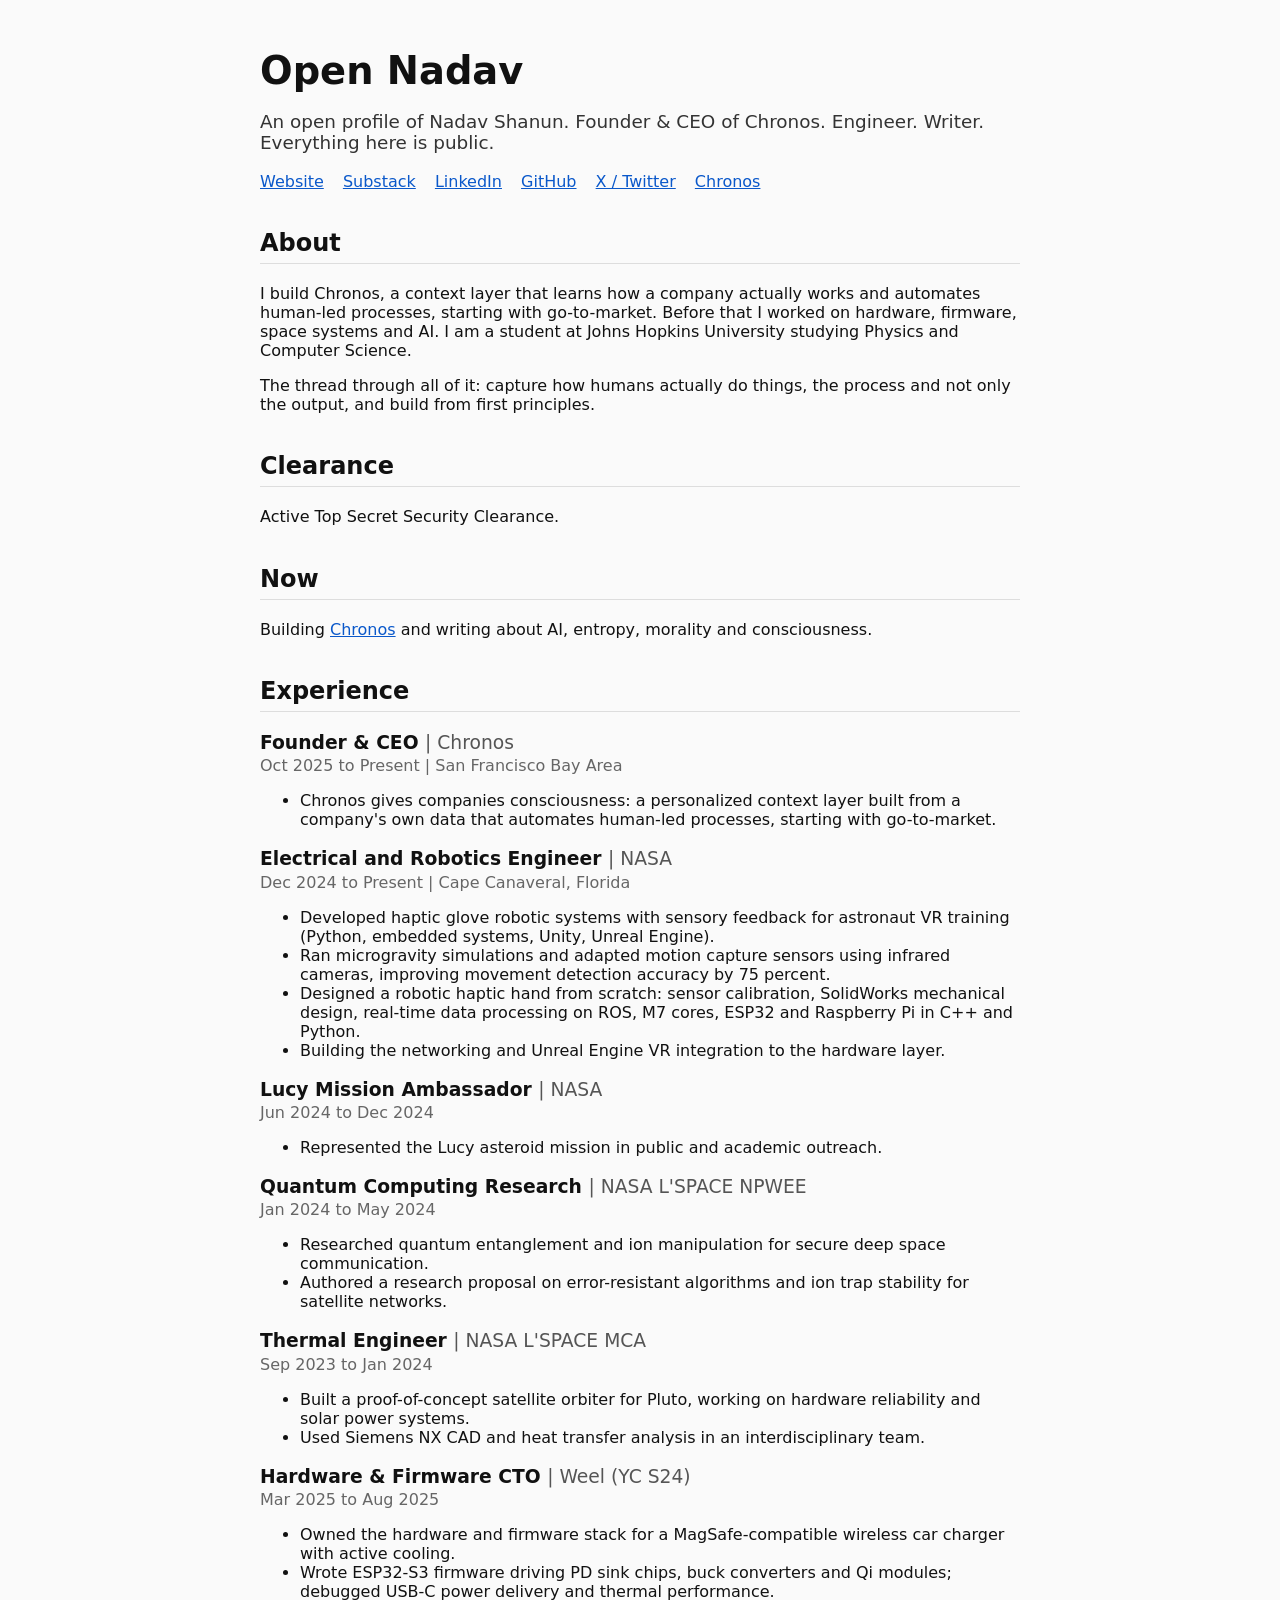
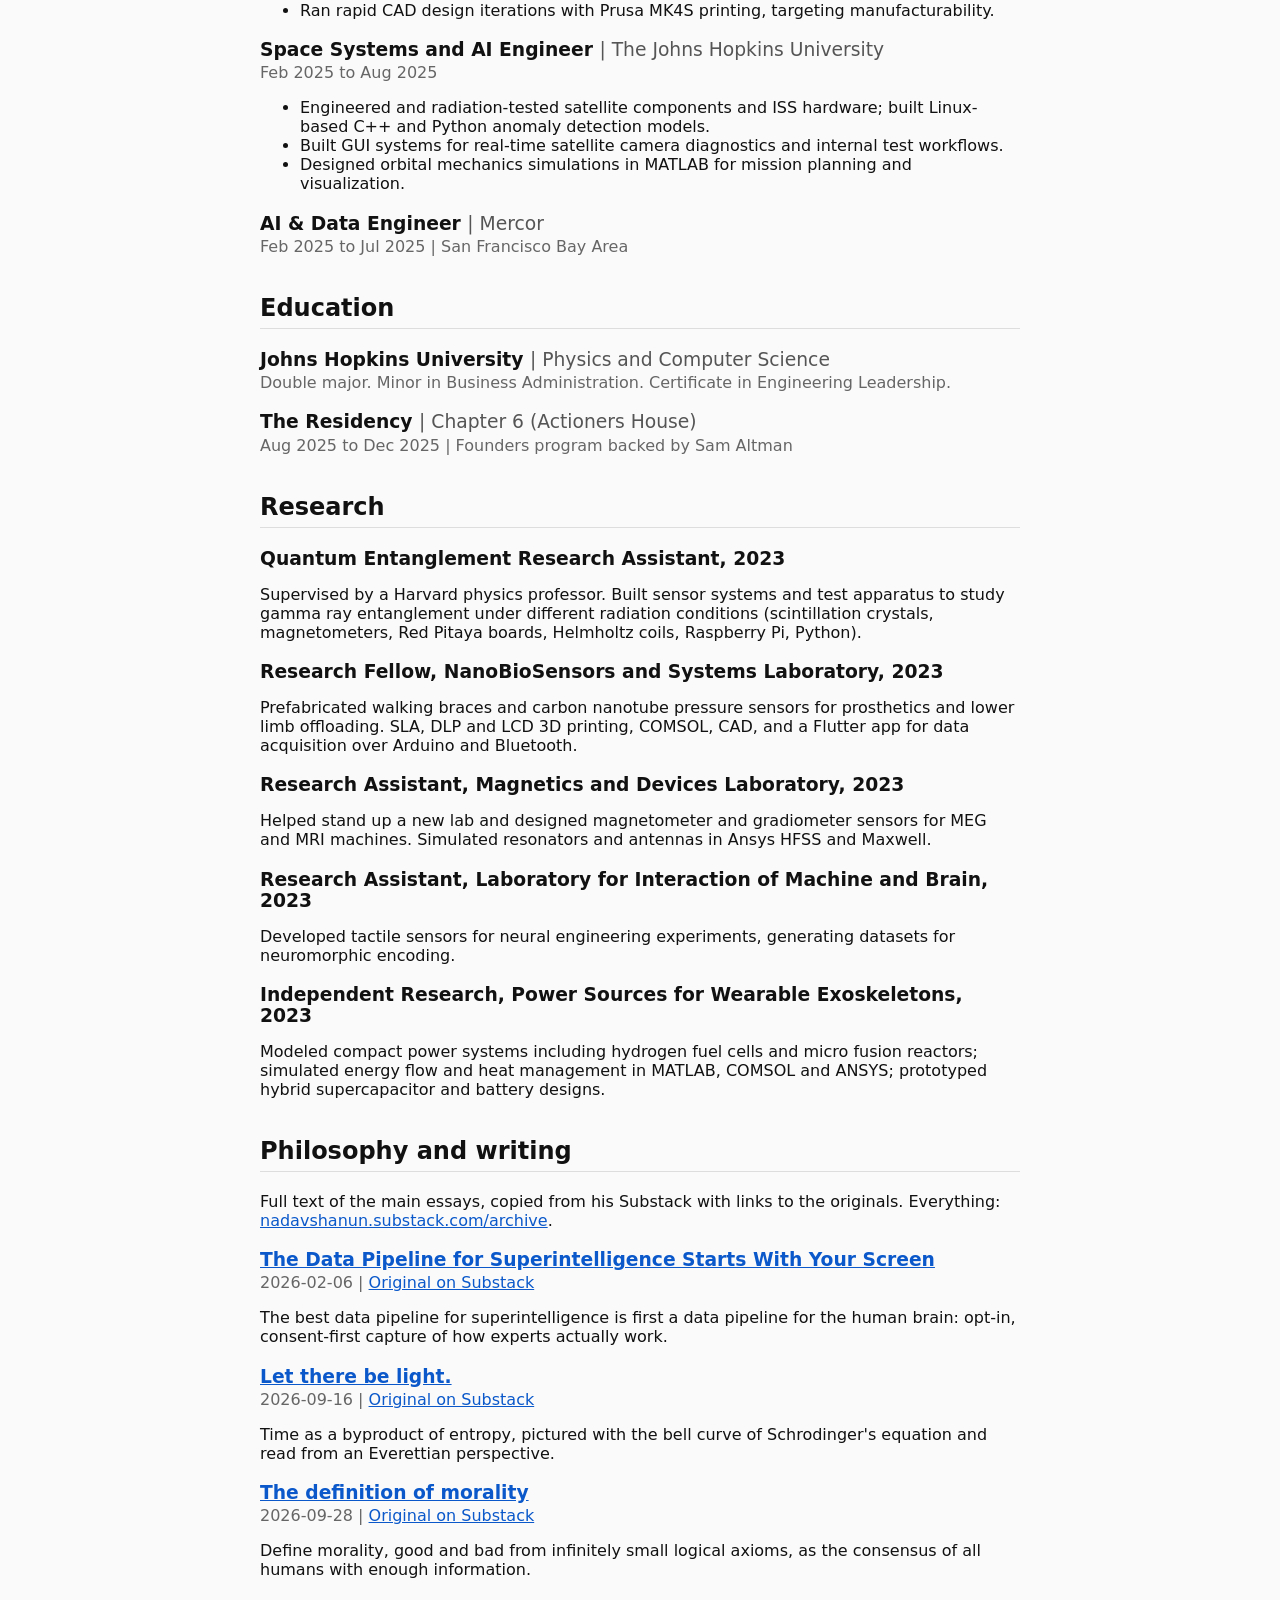
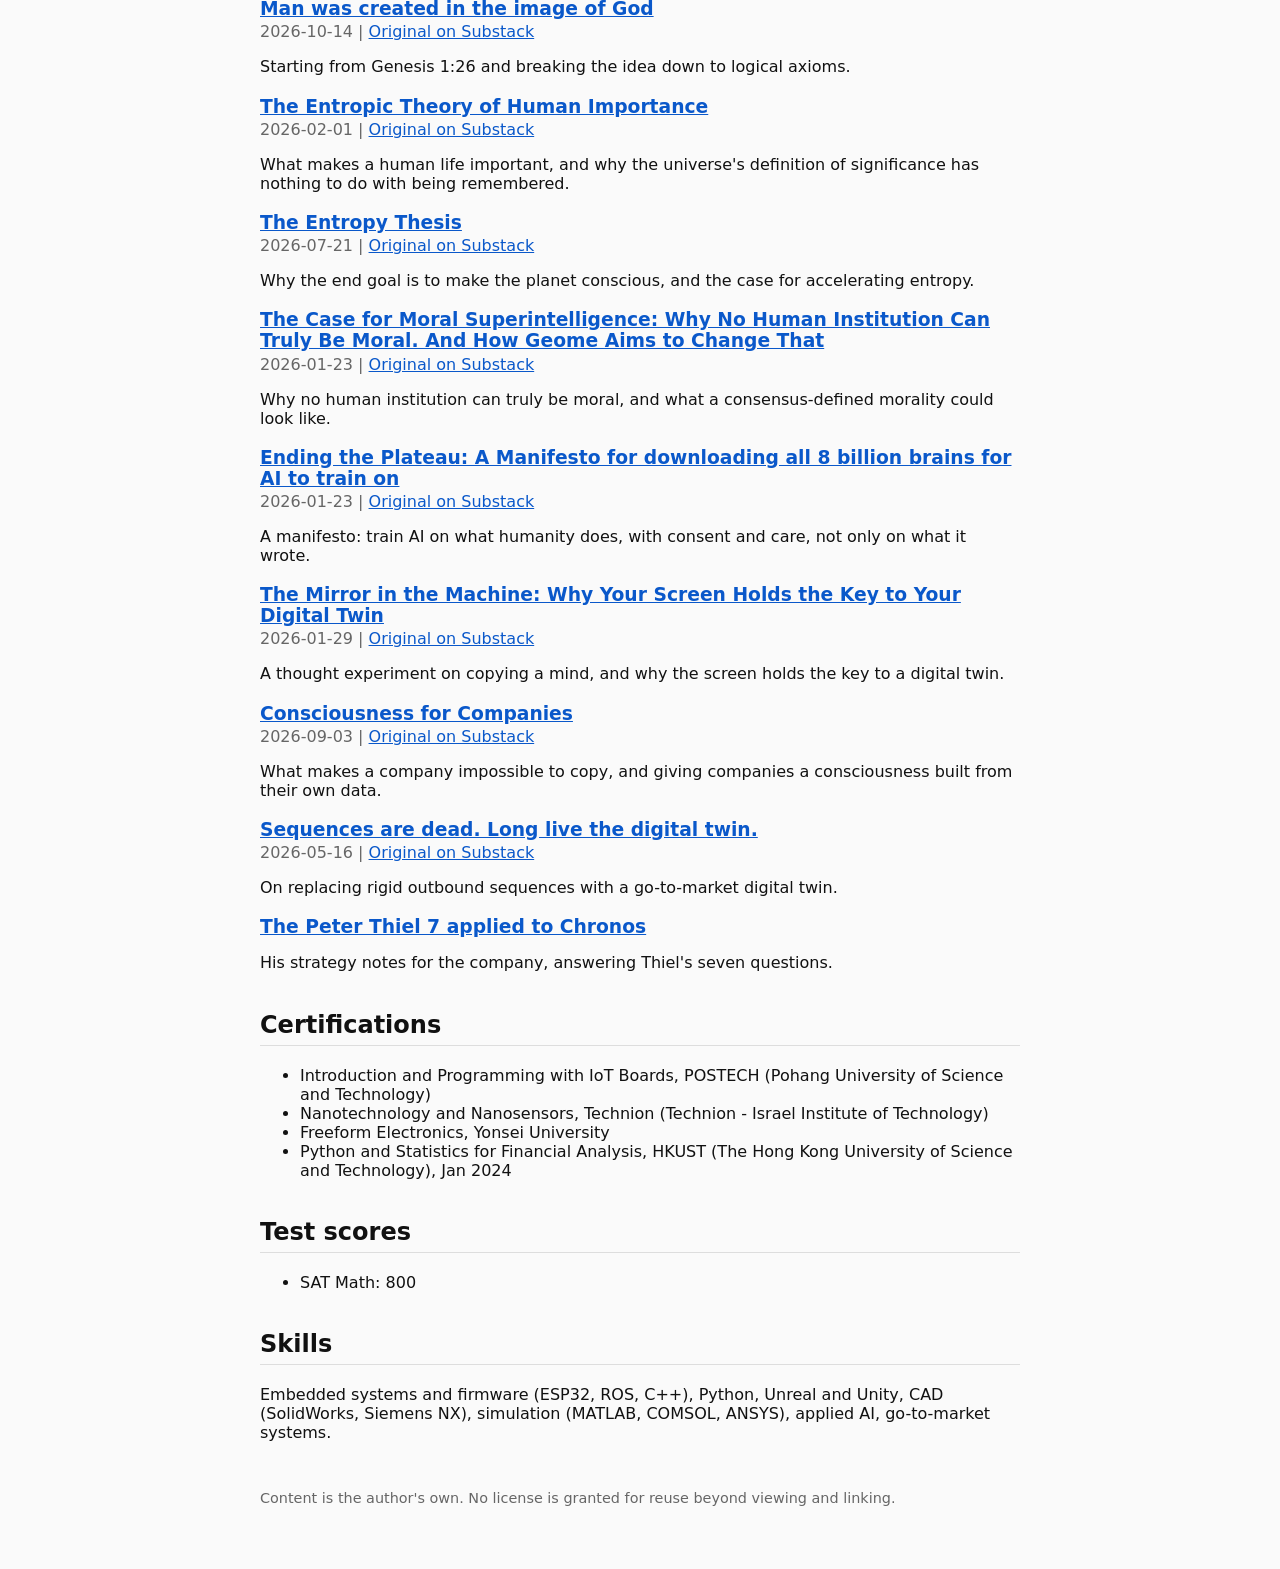
==== index.html @ c67dd4e2 "Create index.html for Nadav Shanun's profile This HTML file contains the open profile of Nadav Shanu" ====
<!doctype html><html lang="en"><head><meta charset="utf-8"><meta name="viewport" content="width=device-width,initial-scale=1"><title>Open Nadav</title><meta name="description" content="Open profile of Nadav Shanun: founder of Chronos, engineer, writer."><link rel="stylesheet" href="style.css"></head><body><main>
<header><h1>Open Nadav</h1><p class="lede">An open profile of Nadav Shanun. Founder & CEO of Chronos. Engineer. Writer. Everything here is public.</p><nav><a href="https://n4dav.com">Website</a> <a href="https://nadavshanun.substack.com">Substack</a> <a href="https://www.linkedin.com/in/nadav-shanun-742232290">LinkedIn</a> <a href="https://github.com/NadavShanun-design">GitHub</a> <a href="https://x.com/Cookiesarefunnn">X / Twitter</a> <a href="https://chronos.ro">Chronos</a></nav></header>
<section><h2>About</h2><p>I build Chronos, a context layer that learns how a company actually works and automates human-led processes, starting with go-to-market. Before that I worked on hardware, firmware, space systems and AI. I am a student at Johns Hopkins University studying Physics and Computer Science.</p><p>The thread through all of it: capture how humans actually do things, the process and not only the output, and build from first principles.</p></section>
<section><h2>Clearance</h2><p>Active Top Secret Security Clearance.</p></section><section><h2>Now</h2><p>Building <a href="https://chronos.ro">Chronos</a> and writing about AI, entropy, morality and consciousness.</p></section>
<section><h2>Experience</h2><article class="role"><h3>Founder &amp; CEO <span>Chronos</span></h3><p class="meta">Oct 2025 to Present | San Francisco Bay Area</p><ul><li>Chronos gives companies consciousness: a personalized context layer built from a company&#x27;s own data that automates human-led processes, starting with go-to-market.</li></ul></article><article class="role"><h3>Electrical and Robotics Engineer <span>NASA</span></h3><p class="meta">Dec 2024 to Present | Cape Canaveral, Florida</p><ul><li>Developed haptic glove robotic systems with sensory feedback for astronaut VR training (Python, embedded systems, Unity, Unreal Engine).</li><li>Ran microgravity simulations and adapted motion capture sensors using infrared cameras, improving movement detection accuracy by 75 percent.</li><li>Designed a robotic haptic hand from scratch: sensor calibration, SolidWorks mechanical design, real-time data processing on ROS, M7 cores, ESP32 and Raspberry Pi in C++ and Python.</li><li>Building the networking and Unreal Engine VR integration to the hardware layer.</li></ul></article><article class="role"><h3>Lucy Mission Ambassador <span>NASA</span></h3><p class="meta">Jun 2024 to Dec 2024</p><ul><li>Represented the Lucy asteroid mission in public and academic outreach.</li></ul></article><article class="role"><h3>Quantum Computing Research <span>NASA L&#x27;SPACE NPWEE</span></h3><p class="meta">Jan 2024 to May 2024</p><ul><li>Researched quantum entanglement and ion manipulation for secure deep space communication.</li><li>Authored a research proposal on error-resistant algorithms and ion trap stability for satellite networks.</li></ul></article><article class="role"><h3>Thermal Engineer <span>NASA L&#x27;SPACE MCA</span></h3><p class="meta">Sep 2023 to Jan 2024</p><ul><li>Built a proof-of-concept satellite orbiter for Pluto, working on hardware reliability and solar power systems.</li><li>Used Siemens NX CAD and heat transfer analysis in an interdisciplinary team.</li></ul></article><article class="role"><h3>Hardware &amp; Firmware CTO <span>Weel (YC S24)</span></h3><p class="meta">Mar 2025 to Aug 2025</p><ul><li>Owned the hardware and firmware stack for a MagSafe-compatible wireless car charger with active cooling.</li><li>Wrote ESP32-S3 firmware driving PD sink chips, buck converters and Qi modules; debugged USB-C power delivery and thermal performance.</li><li>Ran rapid CAD design iterations with Prusa MK4S printing, targeting manufacturability.</li></ul></article><article class="role"><h3>Space Systems and AI Engineer <span>The Johns Hopkins University</span></h3><p class="meta">Feb 2025 to Aug 2025</p><ul><li>Engineered and radiation-tested satellite components and ISS hardware; built Linux-based C++ and Python anomaly detection models.</li><li>Built GUI systems for real-time satellite camera diagnostics and internal test workflows.</li><li>Designed orbital mechanics simulations in MATLAB for mission planning and visualization.</li></ul></article><article class="role"><h3>AI &amp; Data Engineer <span>Mercor</span></h3><p class="meta">Feb 2025 to Jul 2025 | San Francisco Bay Area</p></article></section>
<section><h2>Education</h2><article class="role"><h3>Johns Hopkins University <span>Physics and Computer Science</span></h3><p class="meta">Double major. Minor in Business Administration. Certificate in Engineering Leadership.</p></article><article class="role"><h3>The Residency <span>Chapter 6 (Actioners House)</span></h3><p class="meta">Aug 2025 to Dec 2025 | Founders program backed by Sam Altman</p></article></section>
<section><h2>Research</h2><article class="role"><h3>Quantum Entanglement Research Assistant, 2023</h3><p>Supervised by a Harvard physics professor. Built sensor systems and test apparatus to study gamma ray entanglement under different radiation conditions (scintillation crystals, magnetometers, Red Pitaya boards, Helmholtz coils, Raspberry Pi, Python).</p></article><article class="role"><h3>Research Fellow, NanoBioSensors and Systems Laboratory, 2023</h3><p>Prefabricated walking braces and carbon nanotube pressure sensors for prosthetics and lower limb offloading. SLA, DLP and LCD 3D printing, COMSOL, CAD, and a Flutter app for data acquisition over Arduino and Bluetooth.</p></article><article class="role"><h3>Research Assistant, Magnetics and Devices Laboratory, 2023</h3><p>Helped stand up a new lab and designed magnetometer and gradiometer sensors for MEG and MRI machines. Simulated resonators and antennas in Ansys HFSS and Maxwell.</p></article><article class="role"><h3>Research Assistant, Laboratory for Interaction of Machine and Brain, 2023</h3><p>Developed tactile sensors for neural engineering experiments, generating datasets for neuromorphic encoding.</p></article><article class="role"><h3>Independent Research, Power Sources for Wearable Exoskeletons, 2023</h3><p>Modeled compact power systems including hydrogen fuel cells and micro fusion reactors; simulated energy flow and heat management in MATLAB, COMSOL and ANSYS; prototyped hybrid supercapacitor and battery designs.</p></article></section>
<section><h2>Philosophy and writing</h2><p>Full text of the main essays, copied from his Substack with links to the originals. Everything: <a href="https://nadavshanun.substack.com/archive">nadavshanun.substack.com/archive</a>.</p><article class="role"><h3><a href="essay-the-data-pipeline-for-superintelligence.html">The Data Pipeline for Superintelligence Starts With Your Screen</a></h3><p class="meta">2026-02-06 | <a href="https://nadavshanun.substack.com/p/the-data-pipeline-for-superintelligence">Original on Substack</a></p><p>The best data pipeline for superintelligence is first a data pipeline for the human brain: opt-in, consent-first capture of how experts actually work.</p></article><article class="role"><h3><a href="essay-let-there-be-light.html">Let there be light.</a></h3><p class="meta">2026-09-16 | <a href="https://nadavshanun.substack.com/p/let-there-be-light">Original on Substack</a></p><p>Time as a byproduct of entropy, pictured with the bell curve of Schrodinger&#x27;s equation and read from an Everettian perspective.</p></article><article class="role"><h3><a href="essay-the-definition-of-morality.html">The definition of morality</a></h3><p class="meta">2026-09-28 | <a href="https://nadavshanun.substack.com/p/the-definition-of-morality">Original on Substack</a></p><p>Define morality, good and bad from infinitely small logical axioms, as the consensus of all humans with enough information.</p></article><article class="role"><h3><a href="essay-man-was-created-in-the-image-of-god.html">Man was created in the image of God</a></h3><p class="meta">2026-10-14 | <a href="https://nadavshanun.substack.com/p/man-was-created-in-the-image-of-god">Original on Substack</a></p><p>Starting from Genesis 1:26 and breaking the idea down to logical axioms.</p></article><article class="role"><h3><a href="essay-the-entropic-theory-of-human-importance.html">The Entropic Theory of Human Importance</a></h3><p class="meta">2026-02-01 | <a href="https://nadavshanun.substack.com/p/the-entropic-theory-of-human-importance">Original on Substack</a></p><p>What makes a human life important, and why the universe&#x27;s definition of significance has nothing to do with being remembered.</p></article><article class="role"><h3><a href="essay-the-entropy-thesis.html">The Entropy Thesis</a></h3><p class="meta">2026-07-21 | <a href="https://nadavshanun.substack.com/p/the-entropy-thesis">Original on Substack</a></p><p>Why the end goal is to make the planet conscious, and the case for accelerating entropy.</p></article><article class="role"><h3><a href="essay-the-case-for-moral-superintelligence.html">The Case for Moral Superintelligence: Why No Human Institution Can Truly Be Moral. And How Geome Aims to Change That</a></h3><p class="meta">2026-01-23 | <a href="https://nadavshanun.substack.com/p/the-case-for-moral-superintelligence">Original on Substack</a></p><p>Why no human institution can truly be moral, and what a consensus-defined morality could look like.</p></article><article class="role"><h3><a href="essay-ending-the-plateau-a-manifesto-for.html">Ending the Plateau: A Manifesto for downloading all 8 billion brains for AI to train on</a></h3><p class="meta">2026-01-23 | <a href="https://nadavshanun.substack.com/p/ending-the-plateau-a-manifesto-for">Original on Substack</a></p><p>A manifesto: train AI on what humanity does, with consent and care, not only on what it wrote.</p></article><article class="role"><h3><a href="essay-the-mirror-in-the-machine-why-your.html">The Mirror in the Machine: Why Your Screen Holds the Key to Your Digital Twin</a></h3><p class="meta">2026-01-29 | <a href="https://nadavshanun.substack.com/p/the-mirror-in-the-machine-why-your">Original on Substack</a></p><p>A thought experiment on copying a mind, and why the screen holds the key to a digital twin.</p></article><article class="role"><h3><a href="essay-consciousness-for-companies.html">Consciousness for Companies</a></h3><p class="meta">2026-09-03 | <a href="https://nadavshanun.substack.com/p/consciousness-for-companies">Original on Substack</a></p><p>What makes a company impossible to copy, and giving companies a consciousness built from their own data.</p></article><article class="role"><h3><a href="essay-sequences-are-dead-long-live-the.html">Sequences are dead. Long live the digital twin.</a></h3><p class="meta">2026-05-16 | <a href="https://nadavshanun.substack.com/p/sequences-are-dead-long-live-the">Original on Substack</a></p><p>On replacing rigid outbound sequences with a go-to-market digital twin.</p></article><article class="role"><h3><a href="strategy-peter-thiel-7.html">The Peter Thiel 7 applied to Chronos</a></h3><p>His strategy notes for the company, answering Thiel's seven questions.</p></article></section>
<section><h2>Certifications</h2><ul><li>Introduction and Programming with IoT Boards, POSTECH (Pohang University of Science and Technology)</li><li>Nanotechnology and Nanosensors, Technion (Technion - Israel Institute of Technology)</li><li>Freeform Electronics, Yonsei University</li><li>Python and Statistics for Financial Analysis, HKUST (The Hong Kong University of Science and Technology), Jan 2024</li></ul></section>
<section><h2>Test scores</h2><ul><li>SAT Math: 800</li></ul></section><section><h2>Skills</h2><p>Embedded systems and firmware (ESP32, ROS, C++), Python, Unreal and Unity, CAD (SolidWorks, Siemens NX), simulation (MATLAB, COMSOL, ANSYS), applied AI, go-to-market systems.</p></section>
<footer><p>Content is the author's own. No license is granted for reuse beyond viewing and linking.</p></footer></main></body></html>
---- style.css ----
.essay{line-height:1.6}.essay h2{border:0;margin-top:1.6rem}.essay p{margin:.8rem 0}body{font-family:system-ui,sans-serif;background:#fafafa;color:#111;margin:0}main{max-width:760px;margin:0 auto;padding:48px 20px}h1{font-size:2.4rem;margin:0}h2{margin-top:2.4rem;border-bottom:1px solid #ddd;padding-bottom:6px}h3{margin:1.2rem 0 .2rem}h3 span{font-weight:400;color:#555}h3 span:before{content:'| '}.meta{color:#666;margin:0 0 .4rem}.lede{font-size:1.15rem;color:#333}nav a{margin-right:14px}a{color:#0a58ca}footer{margin-top:3rem;color:#666;font-size:.9rem}
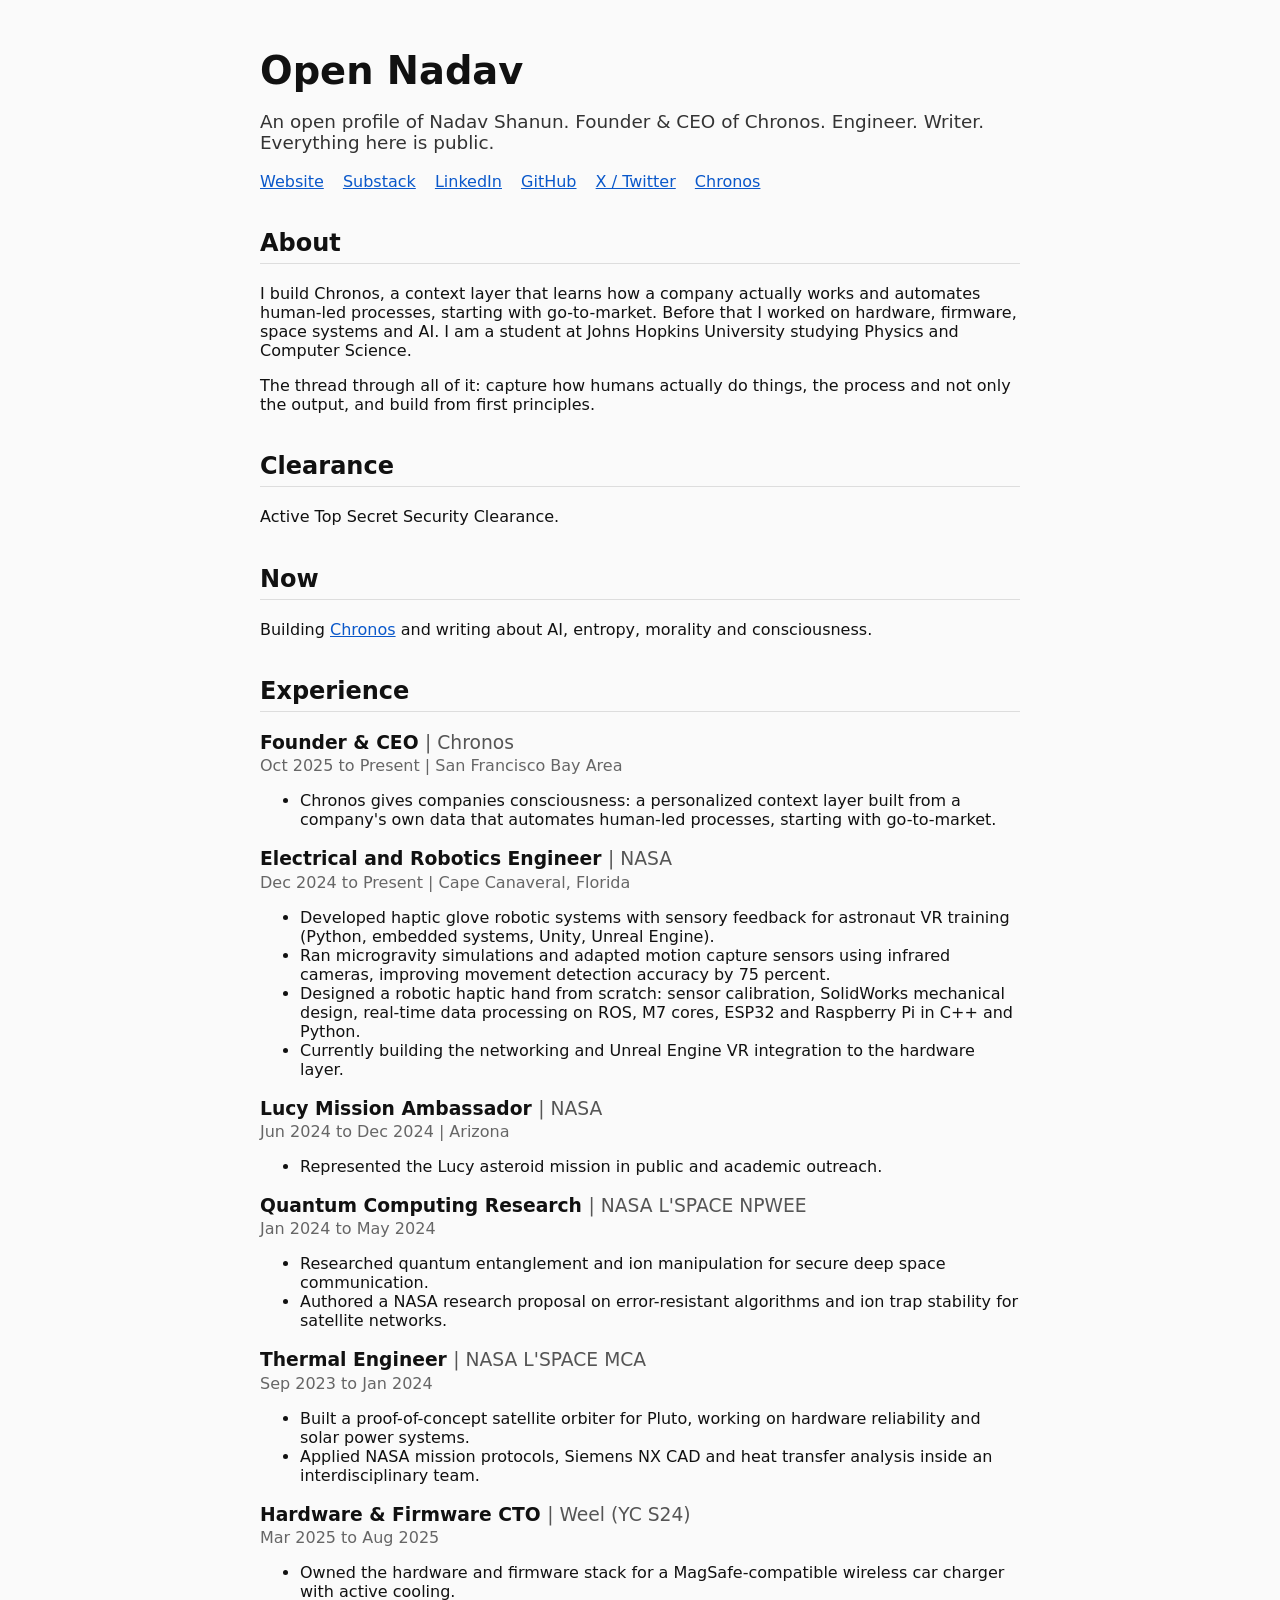
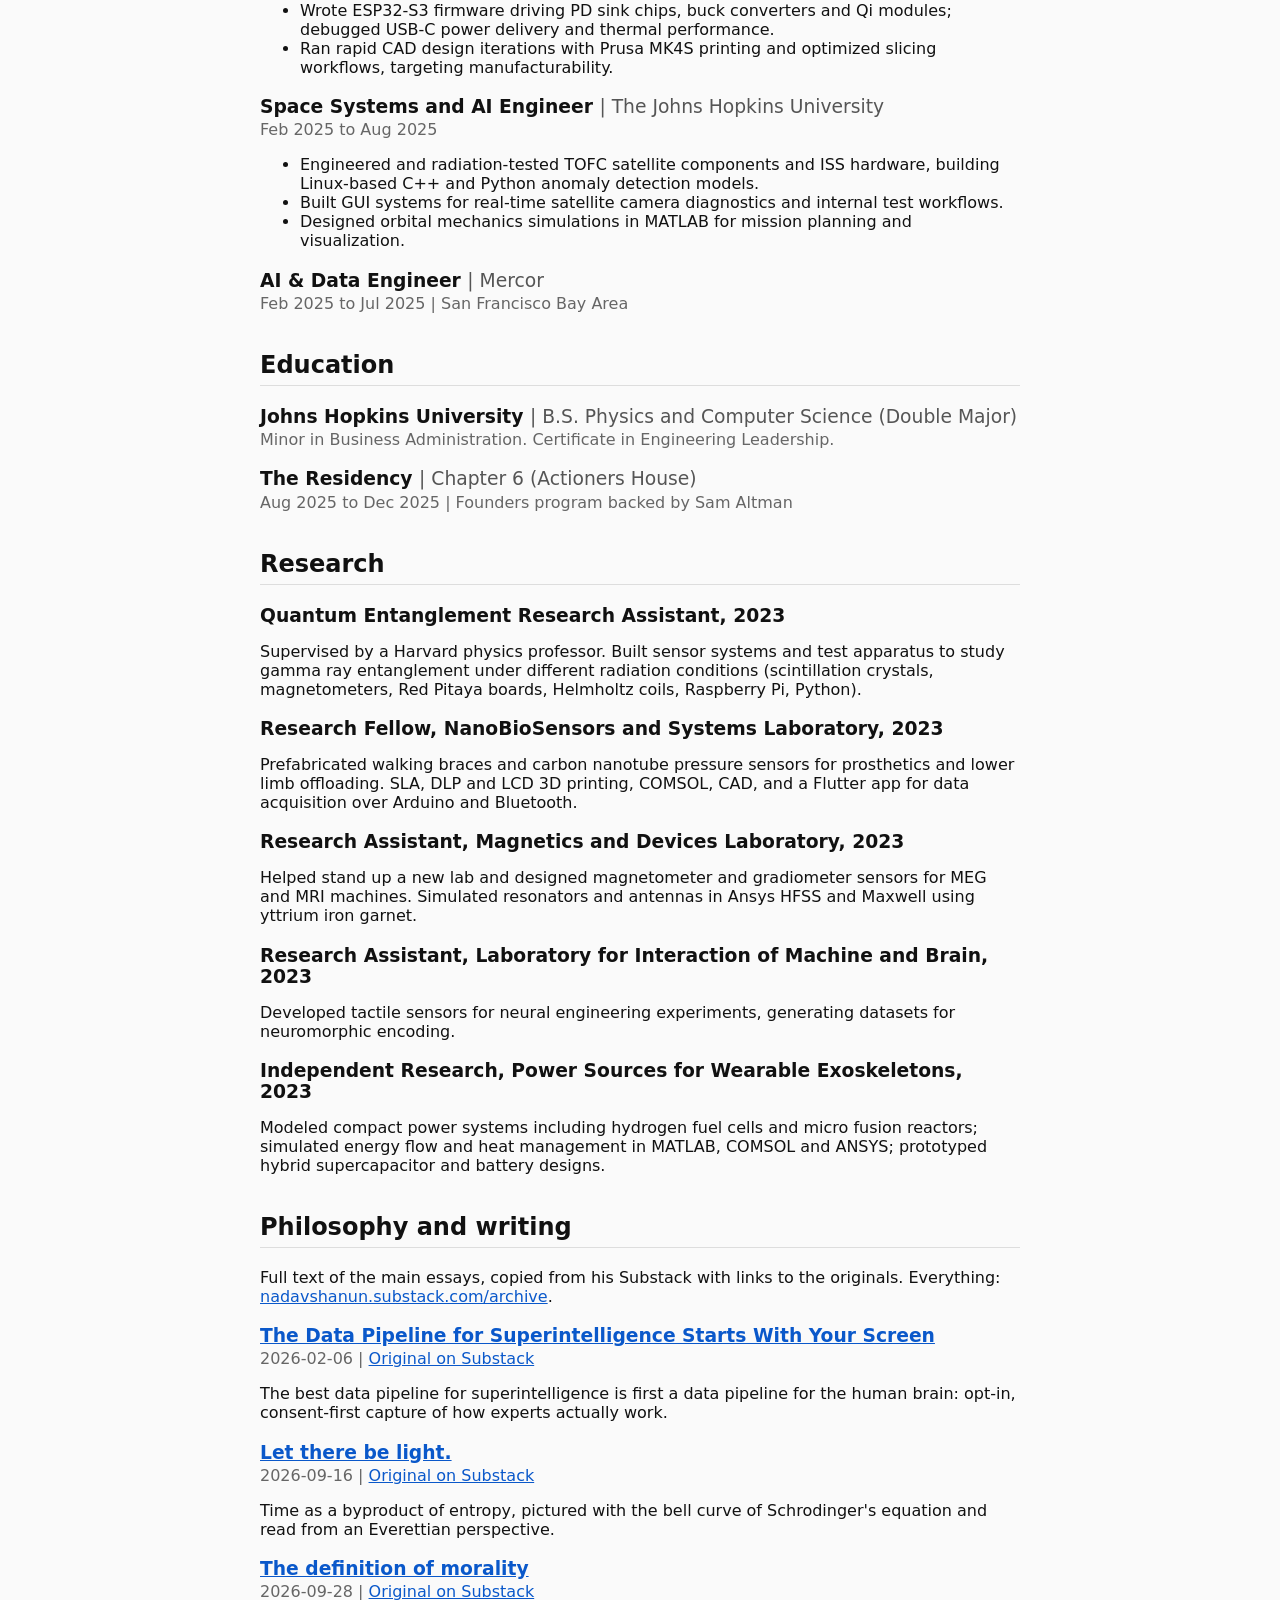
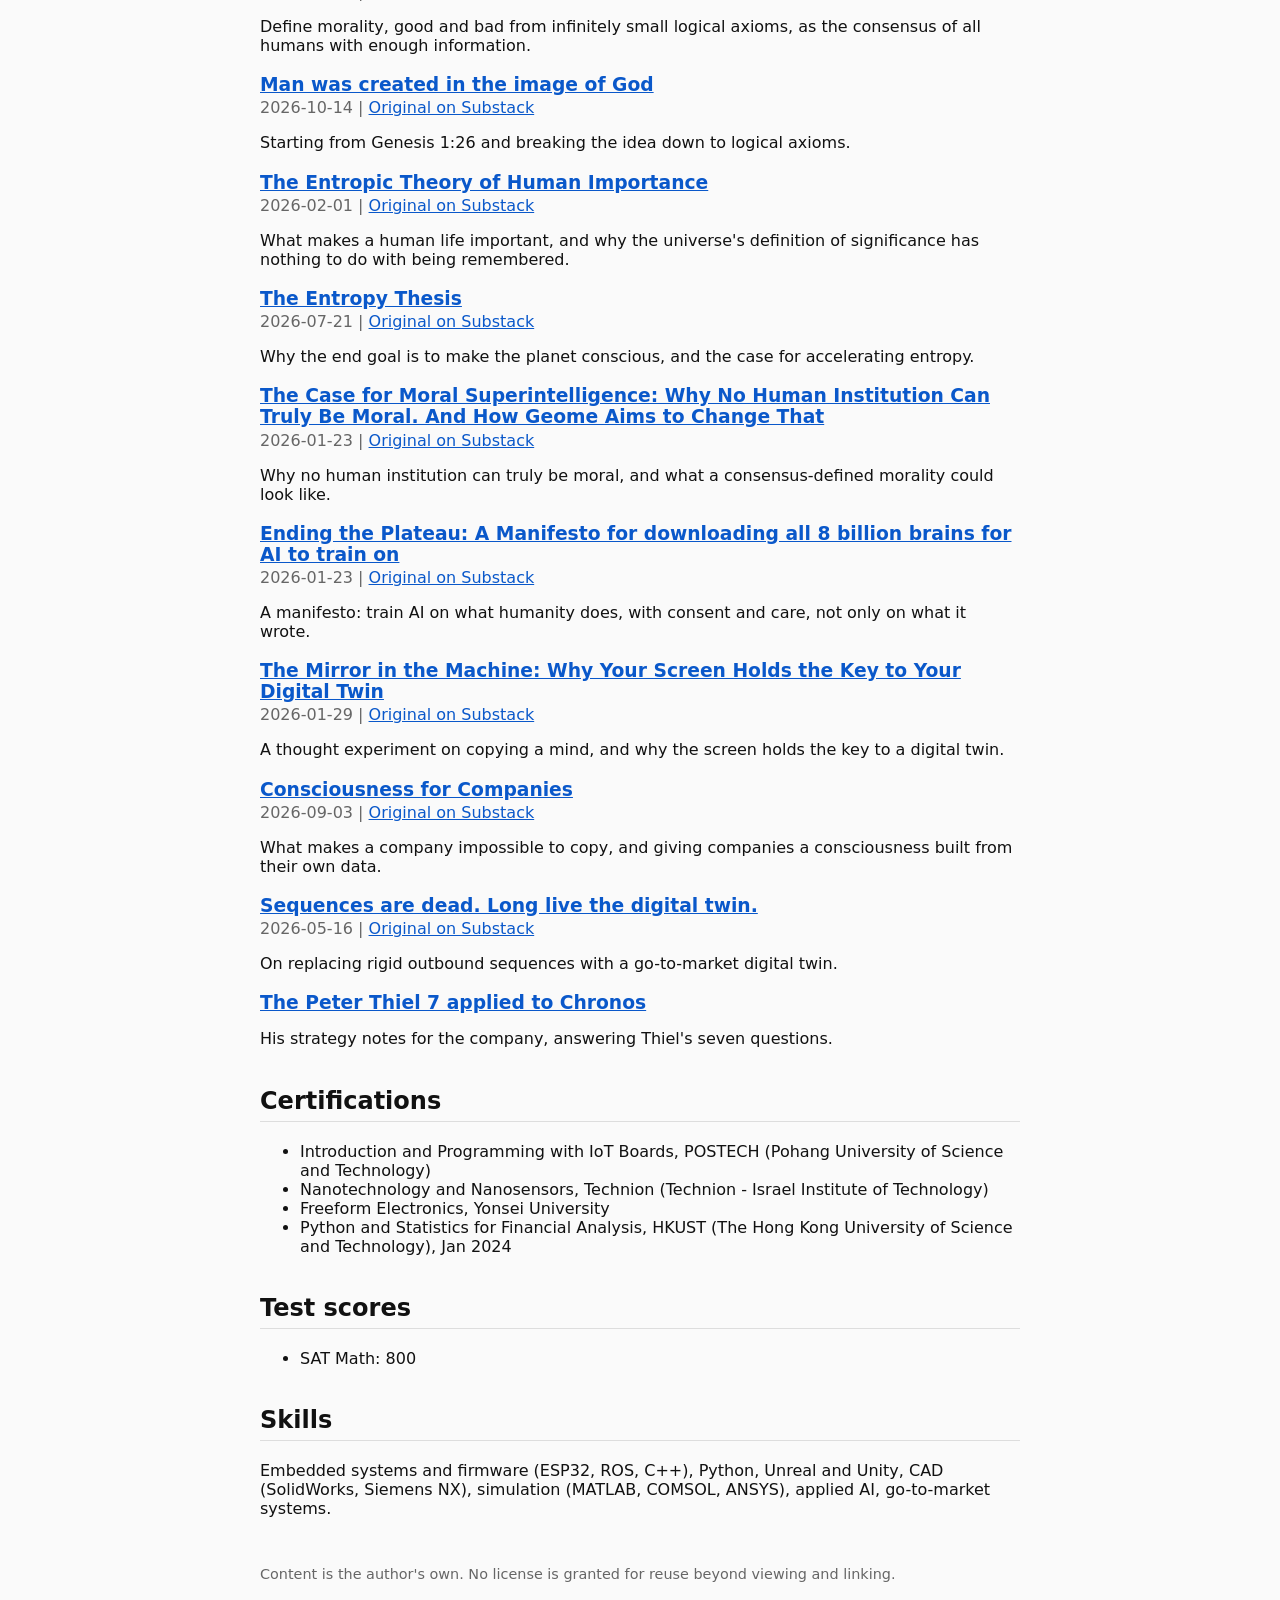
==== commit 965b55de: "Fix footer duplication in index.html" ====
--- a/index.html
+++ b/index.html
@@ -2,9 +2,9 @@
 <header><h1>Open Nadav</h1><p class="lede">An open profile of Nadav Shanun. Founder & CEO of Chronos. Engineer. Writer. Everything here is public.</p><nav><a href="https://n4dav.com">Website</a> <a href="https://nadavshanun.substack.com">Substack</a> <a href="https://www.linkedin.com/in/nadav-shanun-742232290">LinkedIn</a> <a href="https://github.com/NadavShanun-design">GitHub</a> <a href="https://x.com/Cookiesarefunnn">X / Twitter</a> <a href="https://chronos.ro">Chronos</a></nav></header>
 <section><h2>About</h2><p>I build Chronos, a context layer that learns how a company actually works and automates human-led processes, starting with go-to-market. Before that I worked on hardware, firmware, space systems and AI. I am a student at Johns Hopkins University studying Physics and Computer Science.</p><p>The thread through all of it: capture how humans actually do things, the process and not only the output, and build from first principles.</p></section>
 <section><h2>Clearance</h2><p>Active Top Secret Security Clearance.</p></section><section><h2>Now</h2><p>Building <a href="https://chronos.ro">Chronos</a> and writing about AI, entropy, morality and consciousness.</p></section>
-<section><h2>Experience</h2><article class="role"><h3>Founder &amp; CEO <span>Chronos</span></h3><p class="meta">Oct 2025 to Present | San Francisco Bay Area</p><ul><li>Chronos gives companies consciousness: a personalized context layer built from a company&#x27;s own data that automates human-led processes, starting with go-to-market.</li></ul></article><article class="role"><h3>Electrical and Robotics Engineer <span>NASA</span></h3><p class="meta">Dec 2024 to Present | Cape Canaveral, Florida</p><ul><li>Developed haptic glove robotic systems with sensory feedback for astronaut VR training (Python, embedded systems, Unity, Unreal Engine).</li><li>Ran microgravity simulations and adapted motion capture sensors using infrared cameras, improving movement detection accuracy by 75 percent.</li><li>Designed a robotic haptic hand from scratch: sensor calibration, SolidWorks mechanical design, real-time data processing on ROS, M7 cores, ESP32 and Raspberry Pi in C++ and Python.</li><li>Building the networking and Unreal Engine VR integration to the hardware layer.</li></ul></article><article class="role"><h3>Lucy Mission Ambassador <span>NASA</span></h3><p class="meta">Jun 2024 to Dec 2024</p><ul><li>Represented the Lucy asteroid mission in public and academic outreach.</li></ul></article><article class="role"><h3>Quantum Computing Research <span>NASA L&#x27;SPACE NPWEE</span></h3><p class="meta">Jan 2024 to May 2024</p><ul><li>Researched quantum entanglement and ion manipulation for secure deep space communication.</li><li>Authored a research proposal on error-resistant algorithms and ion trap stability for satellite networks.</li></ul></article><article class="role"><h3>Thermal Engineer <span>NASA L&#x27;SPACE MCA</span></h3><p class="meta">Sep 2023 to Jan 2024</p><ul><li>Built a proof-of-concept satellite orbiter for Pluto, working on hardware reliability and solar power systems.</li><li>Used Siemens NX CAD and heat transfer analysis in an interdisciplinary team.</li></ul></article><article class="role"><h3>Hardware &amp; Firmware CTO <span>Weel (YC S24)</span></h3><p class="meta">Mar 2025 to Aug 2025</p><ul><li>Owned the hardware and firmware stack for a MagSafe-compatible wireless car charger with active cooling.</li><li>Wrote ESP32-S3 firmware driving PD sink chips, buck converters and Qi modules; debugged USB-C power delivery and thermal performance.</li><li>Ran rapid CAD design iterations with Prusa MK4S printing, targeting manufacturability.</li></ul></article><article class="role"><h3>Space Systems and AI Engineer <span>The Johns Hopkins University</span></h3><p class="meta">Feb 2025 to Aug 2025</p><ul><li>Engineered and radiation-tested satellite components and ISS hardware; built Linux-based C++ and Python anomaly detection models.</li><li>Built GUI systems for real-time satellite camera diagnostics and internal test workflows.</li><li>Designed orbital mechanics simulations in MATLAB for mission planning and visualization.</li></ul></article><article class="role"><h3>AI &amp; Data Engineer <span>Mercor</span></h3><p class="meta">Feb 2025 to Jul 2025 | San Francisco Bay Area</p></article></section>
-<section><h2>Education</h2><article class="role"><h3>Johns Hopkins University <span>Physics and Computer Science</span></h3><p class="meta">Double major. Minor in Business Administration. Certificate in Engineering Leadership.</p></article><article class="role"><h3>The Residency <span>Chapter 6 (Actioners House)</span></h3><p class="meta">Aug 2025 to Dec 2025 | Founders program backed by Sam Altman</p></article></section>
-<section><h2>Research</h2><article class="role"><h3>Quantum Entanglement Research Assistant, 2023</h3><p>Supervised by a Harvard physics professor. Built sensor systems and test apparatus to study gamma ray entanglement under different radiation conditions (scintillation crystals, magnetometers, Red Pitaya boards, Helmholtz coils, Raspberry Pi, Python).</p></article><article class="role"><h3>Research Fellow, NanoBioSensors and Systems Laboratory, 2023</h3><p>Prefabricated walking braces and carbon nanotube pressure sensors for prosthetics and lower limb offloading. SLA, DLP and LCD 3D printing, COMSOL, CAD, and a Flutter app for data acquisition over Arduino and Bluetooth.</p></article><article class="role"><h3>Research Assistant, Magnetics and Devices Laboratory, 2023</h3><p>Helped stand up a new lab and designed magnetometer and gradiometer sensors for MEG and MRI machines. Simulated resonators and antennas in Ansys HFSS and Maxwell.</p></article><article class="role"><h3>Research Assistant, Laboratory for Interaction of Machine and Brain, 2023</h3><p>Developed tactile sensors for neural engineering experiments, generating datasets for neuromorphic encoding.</p></article><article class="role"><h3>Independent Research, Power Sources for Wearable Exoskeletons, 2023</h3><p>Modeled compact power systems including hydrogen fuel cells and micro fusion reactors; simulated energy flow and heat management in MATLAB, COMSOL and ANSYS; prototyped hybrid supercapacitor and battery designs.</p></article></section>
+<section><h2>Experience</h2><article class="role"><h3>Founder &amp; CEO <span>Chronos</span></h3><p class="meta">Oct 2025 to Present | San Francisco Bay Area</p><ul><li>Chronos gives companies consciousness: a personalized context layer built from a company&#x27;s own data that automates human-led processes, starting with go-to-market.</li></ul></article><article class="role"><h3>Electrical and Robotics Engineer <span>NASA</span></h3><p class="meta">Dec 2024 to Present | Cape Canaveral, Florida</p><ul><li>Developed haptic glove robotic systems with sensory feedback for astronaut VR training (Python, embedded systems, Unity, Unreal Engine).</li><li>Ran microgravity simulations and adapted motion capture sensors using infrared cameras, improving movement detection accuracy by 75 percent.</li><li>Designed a robotic haptic hand from scratch: sensor calibration, SolidWorks mechanical design, real-time data processing on ROS, M7 cores, ESP32 and Raspberry Pi in C++ and Python.</li><li>Currently building the networking and Unreal Engine VR integration to the hardware layer.</li></ul></article><article class="role"><h3>Lucy Mission Ambassador <span>NASA</span></h3><p class="meta">Jun 2024 to Dec 2024 | Arizona</p><ul><li>Represented the Lucy asteroid mission in public and academic outreach.</li></ul></article><article class="role"><h3>Quantum Computing Research <span>NASA L&#x27;SPACE NPWEE</span></h3><p class="meta">Jan 2024 to May 2024</p><ul><li>Researched quantum entanglement and ion manipulation for secure deep space communication.</li><li>Authored a NASA research proposal on error-resistant algorithms and ion trap stability for satellite networks.</li></ul></article><article class="role"><h3>Thermal Engineer <span>NASA L&#x27;SPACE MCA</span></h3><p class="meta">Sep 2023 to Jan 2024</p><ul><li>Built a proof-of-concept satellite orbiter for Pluto, working on hardware reliability and solar power systems.</li><li>Applied NASA mission protocols, Siemens NX CAD and heat transfer analysis inside an interdisciplinary team.</li></ul></article><article class="role"><h3>Hardware &amp; Firmware CTO <span>Weel (YC S24)</span></h3><p class="meta">Mar 2025 to Aug 2025</p><ul><li>Owned the hardware and firmware stack for a MagSafe-compatible wireless car charger with active cooling.</li><li>Wrote ESP32-S3 firmware driving PD sink chips, buck converters and Qi modules; debugged USB-C power delivery and thermal performance.</li><li>Ran rapid CAD design iterations with Prusa MK4S printing and optimized slicing workflows, targeting manufacturability.</li></ul></article><article class="role"><h3>Space Systems and AI Engineer <span>The Johns Hopkins University</span></h3><p class="meta">Feb 2025 to Aug 2025</p><ul><li>Engineered and radiation-tested TOFC satellite components and ISS hardware, building Linux-based C++ and Python anomaly detection models.</li><li>Built GUI systems for real-time satellite camera diagnostics and internal test workflows.</li><li>Designed orbital mechanics simulations in MATLAB for mission planning and visualization.</li></ul></article><article class="role"><h3>AI &amp; Data Engineer <span>Mercor</span></h3><p class="meta">Feb 2025 to Jul 2025 | San Francisco Bay Area</p></article></section>
+<section><h2>Education</h2><article class="role"><h3>Johns Hopkins University <span>B.S. Physics and Computer Science (Double Major)</span></h3><p class="meta">Minor in Business Administration. Certificate in Engineering Leadership.</p></article><article class="role"><h3>The Residency <span>Chapter 6 (Actioners House)</span></h3><p class="meta">Aug 2025 to Dec 2025 | Founders program backed by Sam Altman</p></article></section>
+<section><h2>Research</h2><article class="role"><h3>Quantum Entanglement Research Assistant, 2023</h3><p>Supervised by a Harvard physics professor. Built sensor systems and test apparatus to study gamma ray entanglement under different radiation conditions (scintillation crystals, magnetometers, Red Pitaya boards, Helmholtz coils, Raspberry Pi, Python).</p></article><article class="role"><h3>Research Fellow, NanoBioSensors and Systems Laboratory, 2023</h3><p>Prefabricated walking braces and carbon nanotube pressure sensors for prosthetics and lower limb offloading. SLA, DLP and LCD 3D printing, COMSOL, CAD, and a Flutter app for data acquisition over Arduino and Bluetooth.</p></article><article class="role"><h3>Research Assistant, Magnetics and Devices Laboratory, 2023</h3><p>Helped stand up a new lab and designed magnetometer and gradiometer sensors for MEG and MRI machines. Simulated resonators and antennas in Ansys HFSS and Maxwell using yttrium iron garnet.</p></article><article class="role"><h3>Research Assistant, Laboratory for Interaction of Machine and Brain, 2023</h3><p>Developed tactile sensors for neural engineering experiments, generating datasets for neuromorphic encoding.</p></article><article class="role"><h3>Independent Research, Power Sources for Wearable Exoskeletons, 2023</h3><p>Modeled compact power systems including hydrogen fuel cells and micro fusion reactors; simulated energy flow and heat management in MATLAB, COMSOL and ANSYS; prototyped hybrid supercapacitor and battery designs.</p></article></section>
 <section><h2>Philosophy and writing</h2><p>Full text of the main essays, copied from his Substack with links to the originals. Everything: <a href="https://nadavshanun.substack.com/archive">nadavshanun.substack.com/archive</a>.</p><article class="role"><h3><a href="essay-the-data-pipeline-for-superintelligence.html">The Data Pipeline for Superintelligence Starts With Your Screen</a></h3><p class="meta">2026-02-06 | <a href="https://nadavshanun.substack.com/p/the-data-pipeline-for-superintelligence">Original on Substack</a></p><p>The best data pipeline for superintelligence is first a data pipeline for the human brain: opt-in, consent-first capture of how experts actually work.</p></article><article class="role"><h3><a href="essay-let-there-be-light.html">Let there be light.</a></h3><p class="meta">2026-09-16 | <a href="https://nadavshanun.substack.com/p/let-there-be-light">Original on Substack</a></p><p>Time as a byproduct of entropy, pictured with the bell curve of Schrodinger&#x27;s equation and read from an Everettian perspective.</p></article><article class="role"><h3><a href="essay-the-definition-of-morality.html">The definition of morality</a></h3><p class="meta">2026-09-28 | <a href="https://nadavshanun.substack.com/p/the-definition-of-morality">Original on Substack</a></p><p>Define morality, good and bad from infinitely small logical axioms, as the consensus of all humans with enough information.</p></article><article class="role"><h3><a href="essay-man-was-created-in-the-image-of-god.html">Man was created in the image of God</a></h3><p class="meta">2026-10-14 | <a href="https://nadavshanun.substack.com/p/man-was-created-in-the-image-of-god">Original on Substack</a></p><p>Starting from Genesis 1:26 and breaking the idea down to logical axioms.</p></article><article class="role"><h3><a href="essay-the-entropic-theory-of-human-importance.html">The Entropic Theory of Human Importance</a></h3><p class="meta">2026-02-01 | <a href="https://nadavshanun.substack.com/p/the-entropic-theory-of-human-importance">Original on Substack</a></p><p>What makes a human life important, and why the universe&#x27;s definition of significance has nothing to do with being remembered.</p></article><article class="role"><h3><a href="essay-the-entropy-thesis.html">The Entropy Thesis</a></h3><p class="meta">2026-07-21 | <a href="https://nadavshanun.substack.com/p/the-entropy-thesis">Original on Substack</a></p><p>Why the end goal is to make the planet conscious, and the case for accelerating entropy.</p></article><article class="role"><h3><a href="essay-the-case-for-moral-superintelligence.html">The Case for Moral Superintelligence: Why No Human Institution Can Truly Be Moral. And How Geome Aims to Change That</a></h3><p class="meta">2026-01-23 | <a href="https://nadavshanun.substack.com/p/the-case-for-moral-superintelligence">Original on Substack</a></p><p>Why no human institution can truly be moral, and what a consensus-defined morality could look like.</p></article><article class="role"><h3><a href="essay-ending-the-plateau-a-manifesto-for.html">Ending the Plateau: A Manifesto for downloading all 8 billion brains for AI to train on</a></h3><p class="meta">2026-01-23 | <a href="https://nadavshanun.substack.com/p/ending-the-plateau-a-manifesto-for">Original on Substack</a></p><p>A manifesto: train AI on what humanity does, with consent and care, not only on what it wrote.</p></article><article class="role"><h3><a href="essay-the-mirror-in-the-machine-why-your.html">The Mirror in the Machine: Why Your Screen Holds the Key to Your Digital Twin</a></h3><p class="meta">2026-01-29 | <a href="https://nadavshanun.substack.com/p/the-mirror-in-the-machine-why-your">Original on Substack</a></p><p>A thought experiment on copying a mind, and why the screen holds the key to a digital twin.</p></article><article class="role"><h3><a href="essay-consciousness-for-companies.html">Consciousness for Companies</a></h3><p class="meta">2026-09-03 | <a href="https://nadavshanun.substack.com/p/consciousness-for-companies">Original on Substack</a></p><p>What makes a company impossible to copy, and giving companies a consciousness built from their own data.</p></article><article class="role"><h3><a href="essay-sequences-are-dead-long-live-the.html">Sequences are dead. Long live the digital twin.</a></h3><p class="meta">2026-05-16 | <a href="https://nadavshanun.substack.com/p/sequences-are-dead-long-live-the">Original on Substack</a></p><p>On replacing rigid outbound sequences with a go-to-market digital twin.</p></article><article class="role"><h3><a href="strategy-peter-thiel-7.html">The Peter Thiel 7 applied to Chronos</a></h3><p>His strategy notes for the company, answering Thiel's seven questions.</p></article></section>
 <section><h2>Certifications</h2><ul><li>Introduction and Programming with IoT Boards, POSTECH (Pohang University of Science and Technology)</li><li>Nanotechnology and Nanosensors, Technion (Technion - Israel Institute of Technology)</li><li>Freeform Electronics, Yonsei University</li><li>Python and Statistics for Financial Analysis, HKUST (The Hong Kong University of Science and Technology), Jan 2024</li></ul></section>
 <section><h2>Test scores</h2><ul><li>SAT Math: 800</li></ul></section><section><h2>Skills</h2><p>Embedded systems and firmware (ESP32, ROS, C++), Python, Unreal and Unity, CAD (SolidWorks, Siemens NX), simulation (MATLAB, COMSOL, ANSYS), applied AI, go-to-market systems.</p></section>
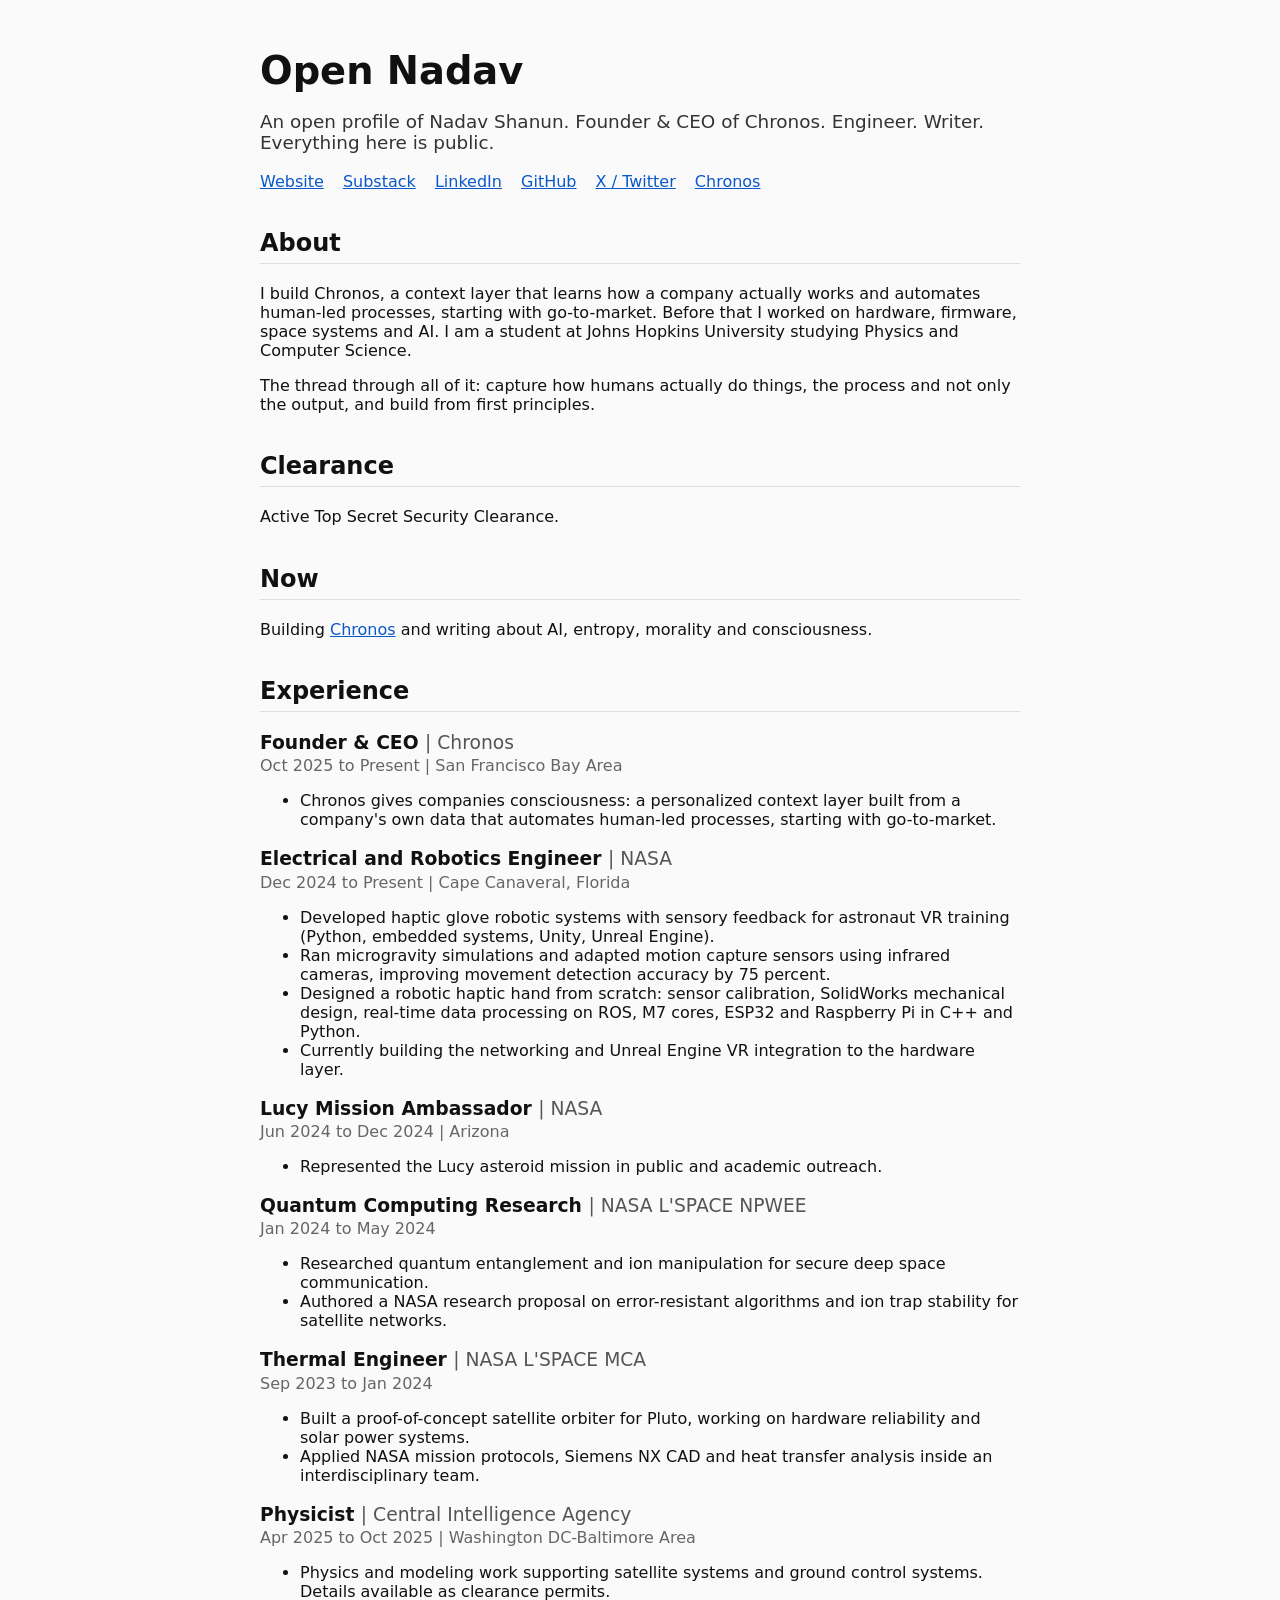
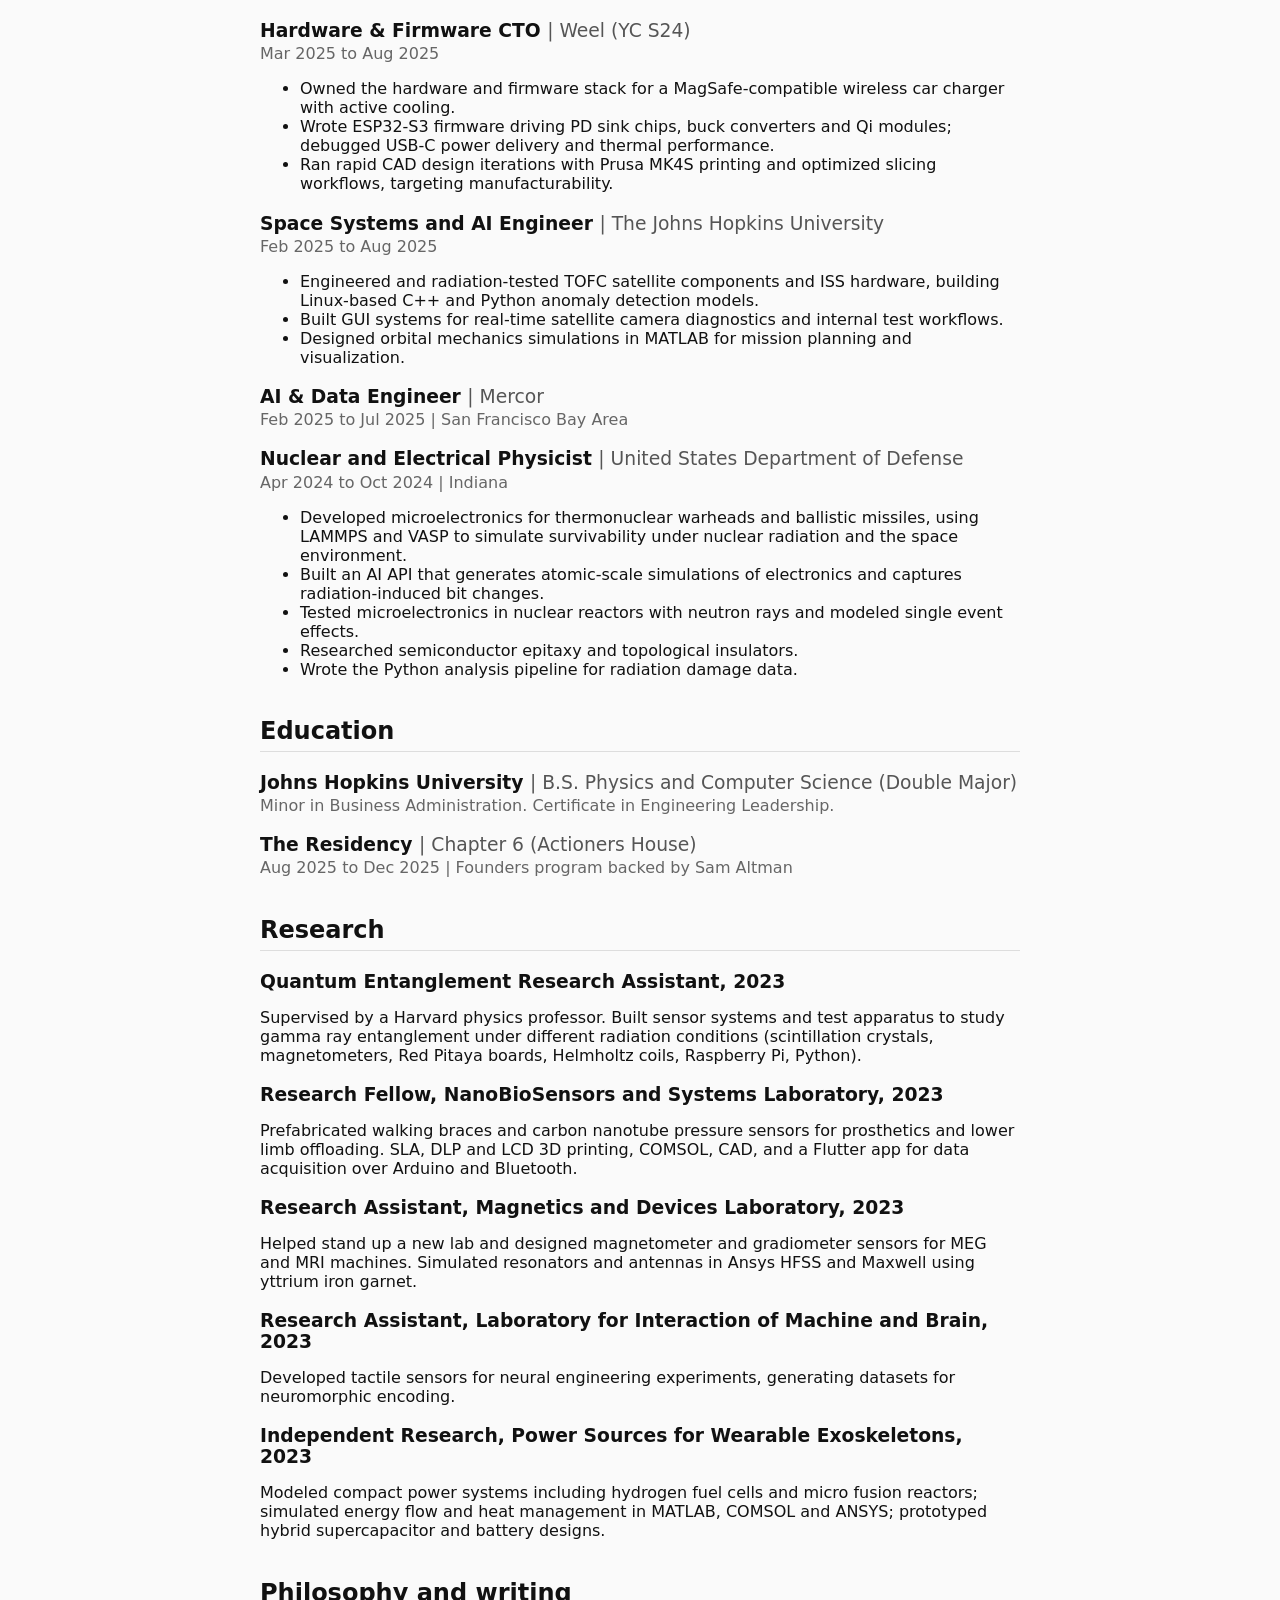
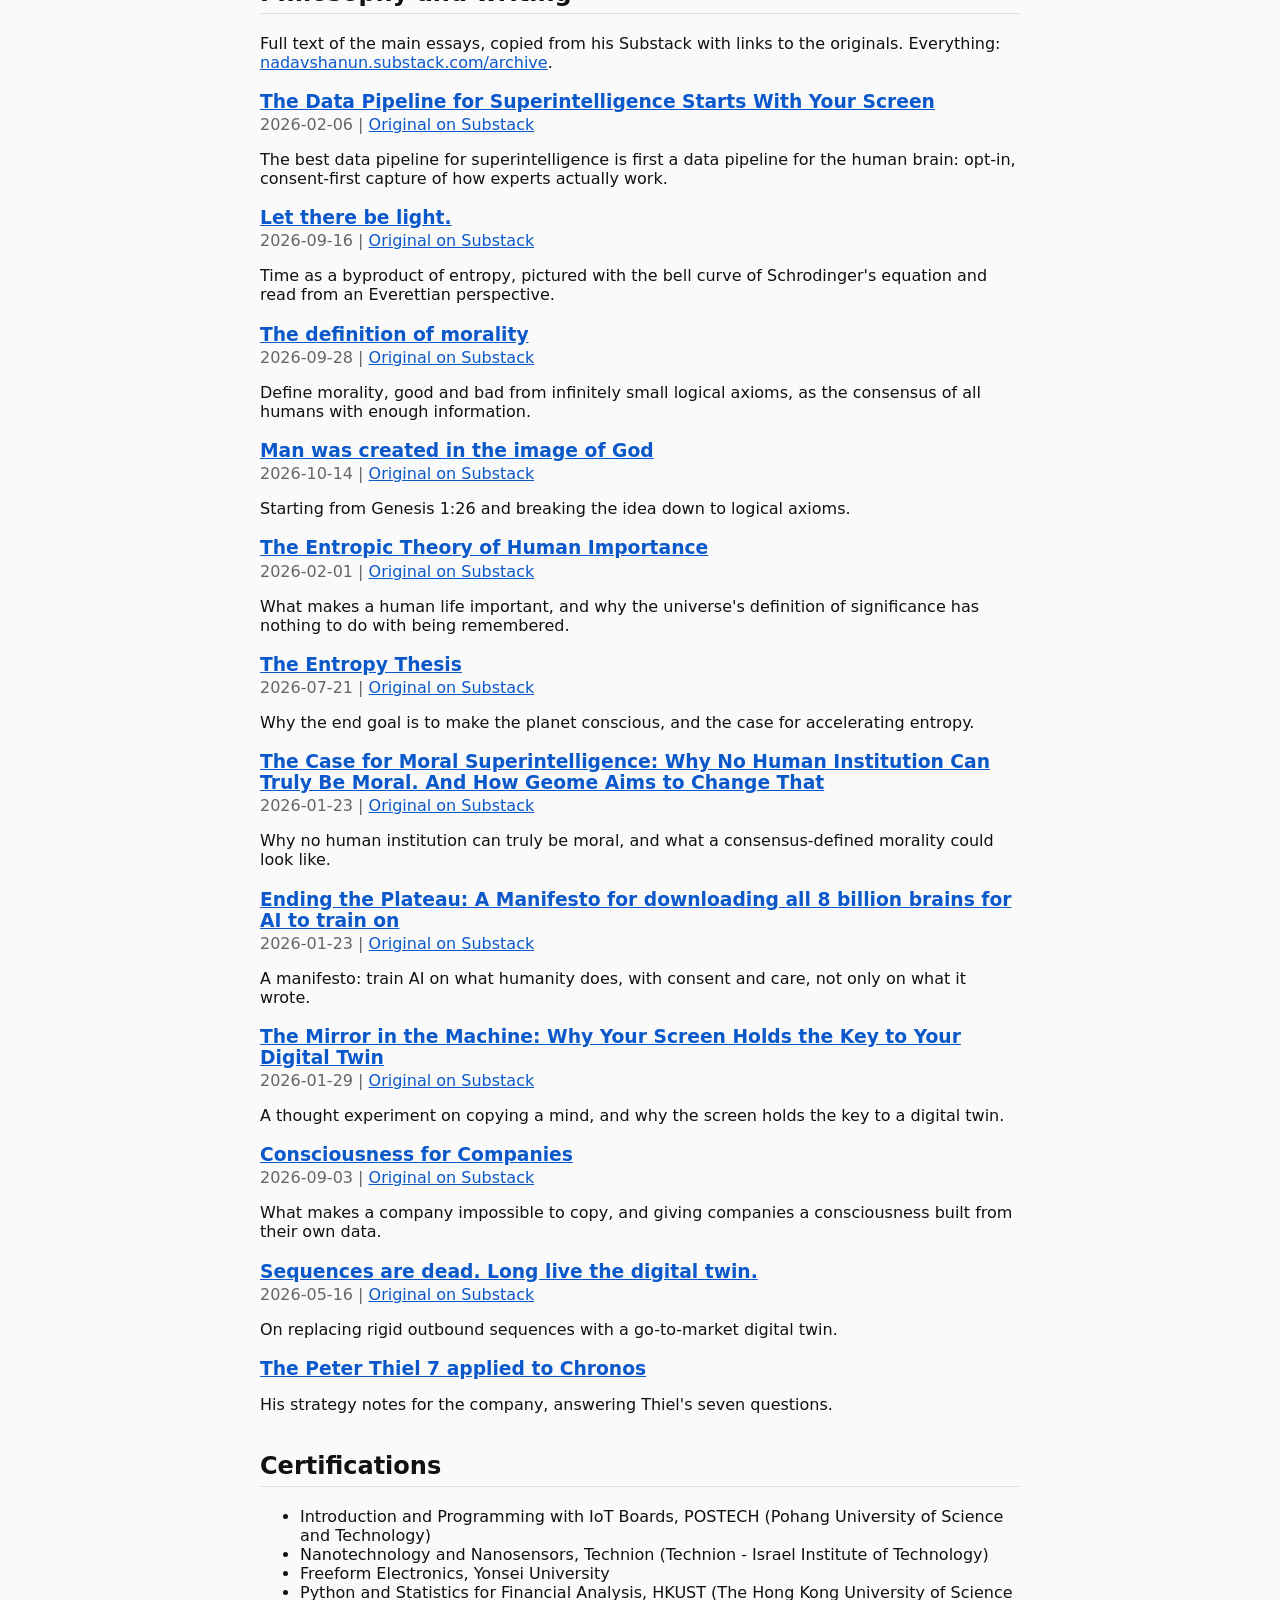
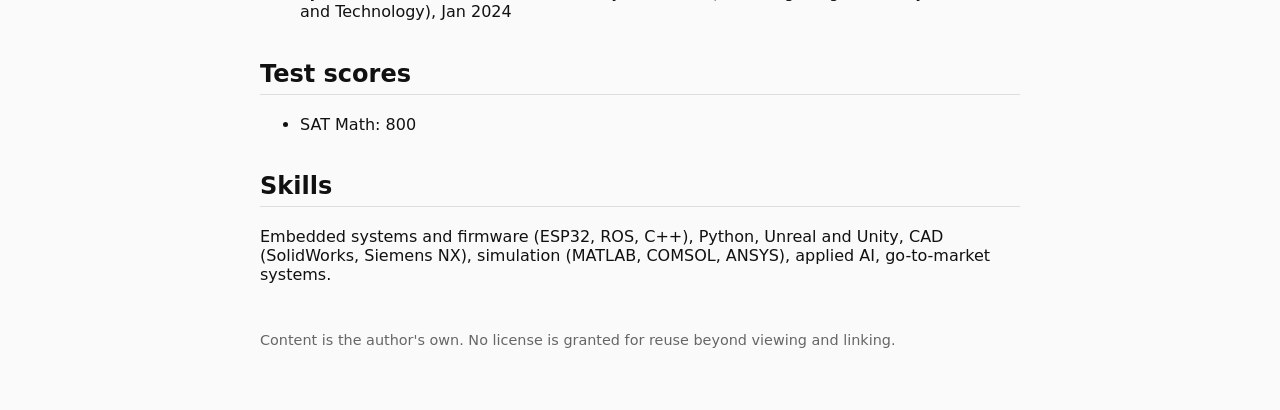
==== commit e0abe395: "Fix footer duplication in index.html" ====
--- a/index.html
+++ b/index.html
@@ -2,7 +2,7 @@
 <header><h1>Open Nadav</h1><p class="lede">An open profile of Nadav Shanun. Founder & CEO of Chronos. Engineer. Writer. Everything here is public.</p><nav><a href="https://n4dav.com">Website</a> <a href="https://nadavshanun.substack.com">Substack</a> <a href="https://www.linkedin.com/in/nadav-shanun-742232290">LinkedIn</a> <a href="https://github.com/NadavShanun-design">GitHub</a> <a href="https://x.com/Cookiesarefunnn">X / Twitter</a> <a href="https://chronos.ro">Chronos</a></nav></header>
 <section><h2>About</h2><p>I build Chronos, a context layer that learns how a company actually works and automates human-led processes, starting with go-to-market. Before that I worked on hardware, firmware, space systems and AI. I am a student at Johns Hopkins University studying Physics and Computer Science.</p><p>The thread through all of it: capture how humans actually do things, the process and not only the output, and build from first principles.</p></section>
 <section><h2>Clearance</h2><p>Active Top Secret Security Clearance.</p></section><section><h2>Now</h2><p>Building <a href="https://chronos.ro">Chronos</a> and writing about AI, entropy, morality and consciousness.</p></section>
-<section><h2>Experience</h2><article class="role"><h3>Founder &amp; CEO <span>Chronos</span></h3><p class="meta">Oct 2025 to Present | San Francisco Bay Area</p><ul><li>Chronos gives companies consciousness: a personalized context layer built from a company&#x27;s own data that automates human-led processes, starting with go-to-market.</li></ul></article><article class="role"><h3>Electrical and Robotics Engineer <span>NASA</span></h3><p class="meta">Dec 2024 to Present | Cape Canaveral, Florida</p><ul><li>Developed haptic glove robotic systems with sensory feedback for astronaut VR training (Python, embedded systems, Unity, Unreal Engine).</li><li>Ran microgravity simulations and adapted motion capture sensors using infrared cameras, improving movement detection accuracy by 75 percent.</li><li>Designed a robotic haptic hand from scratch: sensor calibration, SolidWorks mechanical design, real-time data processing on ROS, M7 cores, ESP32 and Raspberry Pi in C++ and Python.</li><li>Currently building the networking and Unreal Engine VR integration to the hardware layer.</li></ul></article><article class="role"><h3>Lucy Mission Ambassador <span>NASA</span></h3><p class="meta">Jun 2024 to Dec 2024 | Arizona</p><ul><li>Represented the Lucy asteroid mission in public and academic outreach.</li></ul></article><article class="role"><h3>Quantum Computing Research <span>NASA L&#x27;SPACE NPWEE</span></h3><p class="meta">Jan 2024 to May 2024</p><ul><li>Researched quantum entanglement and ion manipulation for secure deep space communication.</li><li>Authored a NASA research proposal on error-resistant algorithms and ion trap stability for satellite networks.</li></ul></article><article class="role"><h3>Thermal Engineer <span>NASA L&#x27;SPACE MCA</span></h3><p class="meta">Sep 2023 to Jan 2024</p><ul><li>Built a proof-of-concept satellite orbiter for Pluto, working on hardware reliability and solar power systems.</li><li>Applied NASA mission protocols, Siemens NX CAD and heat transfer analysis inside an interdisciplinary team.</li></ul></article><article class="role"><h3>Hardware &amp; Firmware CTO <span>Weel (YC S24)</span></h3><p class="meta">Mar 2025 to Aug 2025</p><ul><li>Owned the hardware and firmware stack for a MagSafe-compatible wireless car charger with active cooling.</li><li>Wrote ESP32-S3 firmware driving PD sink chips, buck converters and Qi modules; debugged USB-C power delivery and thermal performance.</li><li>Ran rapid CAD design iterations with Prusa MK4S printing and optimized slicing workflows, targeting manufacturability.</li></ul></article><article class="role"><h3>Space Systems and AI Engineer <span>The Johns Hopkins University</span></h3><p class="meta">Feb 2025 to Aug 2025</p><ul><li>Engineered and radiation-tested TOFC satellite components and ISS hardware, building Linux-based C++ and Python anomaly detection models.</li><li>Built GUI systems for real-time satellite camera diagnostics and internal test workflows.</li><li>Designed orbital mechanics simulations in MATLAB for mission planning and visualization.</li></ul></article><article class="role"><h3>AI &amp; Data Engineer <span>Mercor</span></h3><p class="meta">Feb 2025 to Jul 2025 | San Francisco Bay Area</p></article></section>
+<section><h2>Experience</h2><article class="role"><h3>Founder &amp; CEO <span>Chronos</span></h3><p class="meta">Oct 2025 to Present | San Francisco Bay Area</p><ul><li>Chronos gives companies consciousness: a personalized context layer built from a company&#x27;s own data that automates human-led processes, starting with go-to-market.</li></ul></article><article class="role"><h3>Electrical and Robotics Engineer <span>NASA</span></h3><p class="meta">Dec 2024 to Present | Cape Canaveral, Florida</p><ul><li>Developed haptic glove robotic systems with sensory feedback for astronaut VR training (Python, embedded systems, Unity, Unreal Engine).</li><li>Ran microgravity simulations and adapted motion capture sensors using infrared cameras, improving movement detection accuracy by 75 percent.</li><li>Designed a robotic haptic hand from scratch: sensor calibration, SolidWorks mechanical design, real-time data processing on ROS, M7 cores, ESP32 and Raspberry Pi in C++ and Python.</li><li>Currently building the networking and Unreal Engine VR integration to the hardware layer.</li></ul></article><article class="role"><h3>Lucy Mission Ambassador <span>NASA</span></h3><p class="meta">Jun 2024 to Dec 2024 | Arizona</p><ul><li>Represented the Lucy asteroid mission in public and academic outreach.</li></ul></article><article class="role"><h3>Quantum Computing Research <span>NASA L&#x27;SPACE NPWEE</span></h3><p class="meta">Jan 2024 to May 2024</p><ul><li>Researched quantum entanglement and ion manipulation for secure deep space communication.</li><li>Authored a NASA research proposal on error-resistant algorithms and ion trap stability for satellite networks.</li></ul></article><article class="role"><h3>Thermal Engineer <span>NASA L&#x27;SPACE MCA</span></h3><p class="meta">Sep 2023 to Jan 2024</p><ul><li>Built a proof-of-concept satellite orbiter for Pluto, working on hardware reliability and solar power systems.</li><li>Applied NASA mission protocols, Siemens NX CAD and heat transfer analysis inside an interdisciplinary team.</li></ul></article><article class="role"><h3>Physicist <span>Central Intelligence Agency</span></h3><p class="meta">Apr 2025 to Oct 2025 | Washington DC-Baltimore Area</p><ul><li>Physics and modeling work supporting satellite systems and ground control systems. Details available as clearance permits.</li></ul></article><article class="role"><h3>Hardware &amp; Firmware CTO <span>Weel (YC S24)</span></h3><p class="meta">Mar 2025 to Aug 2025</p><ul><li>Owned the hardware and firmware stack for a MagSafe-compatible wireless car charger with active cooling.</li><li>Wrote ESP32-S3 firmware driving PD sink chips, buck converters and Qi modules; debugged USB-C power delivery and thermal performance.</li><li>Ran rapid CAD design iterations with Prusa MK4S printing and optimized slicing workflows, targeting manufacturability.</li></ul></article><article class="role"><h3>Space Systems and AI Engineer <span>The Johns Hopkins University</span></h3><p class="meta">Feb 2025 to Aug 2025</p><ul><li>Engineered and radiation-tested TOFC satellite components and ISS hardware, building Linux-based C++ and Python anomaly detection models.</li><li>Built GUI systems for real-time satellite camera diagnostics and internal test workflows.</li><li>Designed orbital mechanics simulations in MATLAB for mission planning and visualization.</li></ul></article><article class="role"><h3>AI &amp; Data Engineer <span>Mercor</span></h3><p class="meta">Feb 2025 to Jul 2025 | San Francisco Bay Area</p></article><article class="role"><h3>Nuclear and Electrical Physicist <span>United States Department of Defense</span></h3><p class="meta">Apr 2024 to Oct 2024 | Indiana</p><ul><li>Developed microelectronics for thermonuclear warheads and ballistic missiles, using LAMMPS and VASP to simulate survivability under nuclear radiation and the space environment.</li><li>Built an AI API that generates atomic-scale simulations of electronics and captures radiation-induced bit changes.</li><li>Tested microelectronics in nuclear reactors with neutron rays and modeled single event effects.</li><li>Researched semiconductor epitaxy and topological insulators.</li><li>Wrote the Python analysis pipeline for radiation damage data.</li></ul></article></section>
 <section><h2>Education</h2><article class="role"><h3>Johns Hopkins University <span>B.S. Physics and Computer Science (Double Major)</span></h3><p class="meta">Minor in Business Administration. Certificate in Engineering Leadership.</p></article><article class="role"><h3>The Residency <span>Chapter 6 (Actioners House)</span></h3><p class="meta">Aug 2025 to Dec 2025 | Founders program backed by Sam Altman</p></article></section>
 <section><h2>Research</h2><article class="role"><h3>Quantum Entanglement Research Assistant, 2023</h3><p>Supervised by a Harvard physics professor. Built sensor systems and test apparatus to study gamma ray entanglement under different radiation conditions (scintillation crystals, magnetometers, Red Pitaya boards, Helmholtz coils, Raspberry Pi, Python).</p></article><article class="role"><h3>Research Fellow, NanoBioSensors and Systems Laboratory, 2023</h3><p>Prefabricated walking braces and carbon nanotube pressure sensors for prosthetics and lower limb offloading. SLA, DLP and LCD 3D printing, COMSOL, CAD, and a Flutter app for data acquisition over Arduino and Bluetooth.</p></article><article class="role"><h3>Research Assistant, Magnetics and Devices Laboratory, 2023</h3><p>Helped stand up a new lab and designed magnetometer and gradiometer sensors for MEG and MRI machines. Simulated resonators and antennas in Ansys HFSS and Maxwell using yttrium iron garnet.</p></article><article class="role"><h3>Research Assistant, Laboratory for Interaction of Machine and Brain, 2023</h3><p>Developed tactile sensors for neural engineering experiments, generating datasets for neuromorphic encoding.</p></article><article class="role"><h3>Independent Research, Power Sources for Wearable Exoskeletons, 2023</h3><p>Modeled compact power systems including hydrogen fuel cells and micro fusion reactors; simulated energy flow and heat management in MATLAB, COMSOL and ANSYS; prototyped hybrid supercapacitor and battery designs.</p></article></section>
 <section><h2>Philosophy and writing</h2><p>Full text of the main essays, copied from his Substack with links to the originals. Everything: <a href="https://nadavshanun.substack.com/archive">nadavshanun.substack.com/archive</a>.</p><article class="role"><h3><a href="essay-the-data-pipeline-for-superintelligence.html">The Data Pipeline for Superintelligence Starts With Your Screen</a></h3><p class="meta">2026-02-06 | <a href="https://nadavshanun.substack.com/p/the-data-pipeline-for-superintelligence">Original on Substack</a></p><p>The best data pipeline for superintelligence is first a data pipeline for the human brain: opt-in, consent-first capture of how experts actually work.</p></article><article class="role"><h3><a href="essay-let-there-be-light.html">Let there be light.</a></h3><p class="meta">2026-09-16 | <a href="https://nadavshanun.substack.com/p/let-there-be-light">Original on Substack</a></p><p>Time as a byproduct of entropy, pictured with the bell curve of Schrodinger&#x27;s equation and read from an Everettian perspective.</p></article><article class="role"><h3><a href="essay-the-definition-of-morality.html">The definition of morality</a></h3><p class="meta">2026-09-28 | <a href="https://nadavshanun.substack.com/p/the-definition-of-morality">Original on Substack</a></p><p>Define morality, good and bad from infinitely small logical axioms, as the consensus of all humans with enough information.</p></article><article class="role"><h3><a href="essay-man-was-created-in-the-image-of-god.html">Man was created in the image of God</a></h3><p class="meta">2026-10-14 | <a href="https://nadavshanun.substack.com/p/man-was-created-in-the-image-of-god">Original on Substack</a></p><p>Starting from Genesis 1:26 and breaking the idea down to logical axioms.</p></article><article class="role"><h3><a href="essay-the-entropic-theory-of-human-importance.html">The Entropic Theory of Human Importance</a></h3><p class="meta">2026-02-01 | <a href="https://nadavshanun.substack.com/p/the-entropic-theory-of-human-importance">Original on Substack</a></p><p>What makes a human life important, and why the universe&#x27;s definition of significance has nothing to do with being remembered.</p></article><article class="role"><h3><a href="essay-the-entropy-thesis.html">The Entropy Thesis</a></h3><p class="meta">2026-07-21 | <a href="https://nadavshanun.substack.com/p/the-entropy-thesis">Original on Substack</a></p><p>Why the end goal is to make the planet conscious, and the case for accelerating entropy.</p></article><article class="role"><h3><a href="essay-the-case-for-moral-superintelligence.html">The Case for Moral Superintelligence: Why No Human Institution Can Truly Be Moral. And How Geome Aims to Change That</a></h3><p class="meta">2026-01-23 | <a href="https://nadavshanun.substack.com/p/the-case-for-moral-superintelligence">Original on Substack</a></p><p>Why no human institution can truly be moral, and what a consensus-defined morality could look like.</p></article><article class="role"><h3><a href="essay-ending-the-plateau-a-manifesto-for.html">Ending the Plateau: A Manifesto for downloading all 8 billion brains for AI to train on</a></h3><p class="meta">2026-01-23 | <a href="https://nadavshanun.substack.com/p/ending-the-plateau-a-manifesto-for">Original on Substack</a></p><p>A manifesto: train AI on what humanity does, with consent and care, not only on what it wrote.</p></article><article class="role"><h3><a href="essay-the-mirror-in-the-machine-why-your.html">The Mirror in the Machine: Why Your Screen Holds the Key to Your Digital Twin</a></h3><p class="meta">2026-01-29 | <a href="https://nadavshanun.substack.com/p/the-mirror-in-the-machine-why-your">Original on Substack</a></p><p>A thought experiment on copying a mind, and why the screen holds the key to a digital twin.</p></article><article class="role"><h3><a href="essay-consciousness-for-companies.html">Consciousness for Companies</a></h3><p class="meta">2026-09-03 | <a href="https://nadavshanun.substack.com/p/consciousness-for-companies">Original on Substack</a></p><p>What makes a company impossible to copy, and giving companies a consciousness built from their own data.</p></article><article class="role"><h3><a href="essay-sequences-are-dead-long-live-the.html">Sequences are dead. Long live the digital twin.</a></h3><p class="meta">2026-05-16 | <a href="https://nadavshanun.substack.com/p/sequences-are-dead-long-live-the">Original on Substack</a></p><p>On replacing rigid outbound sequences with a go-to-market digital twin.</p></article><article class="role"><h3><a href="strategy-peter-thiel-7.html">The Peter Thiel 7 applied to Chronos</a></h3><p>His strategy notes for the company, answering Thiel's seven questions.</p></article></section>
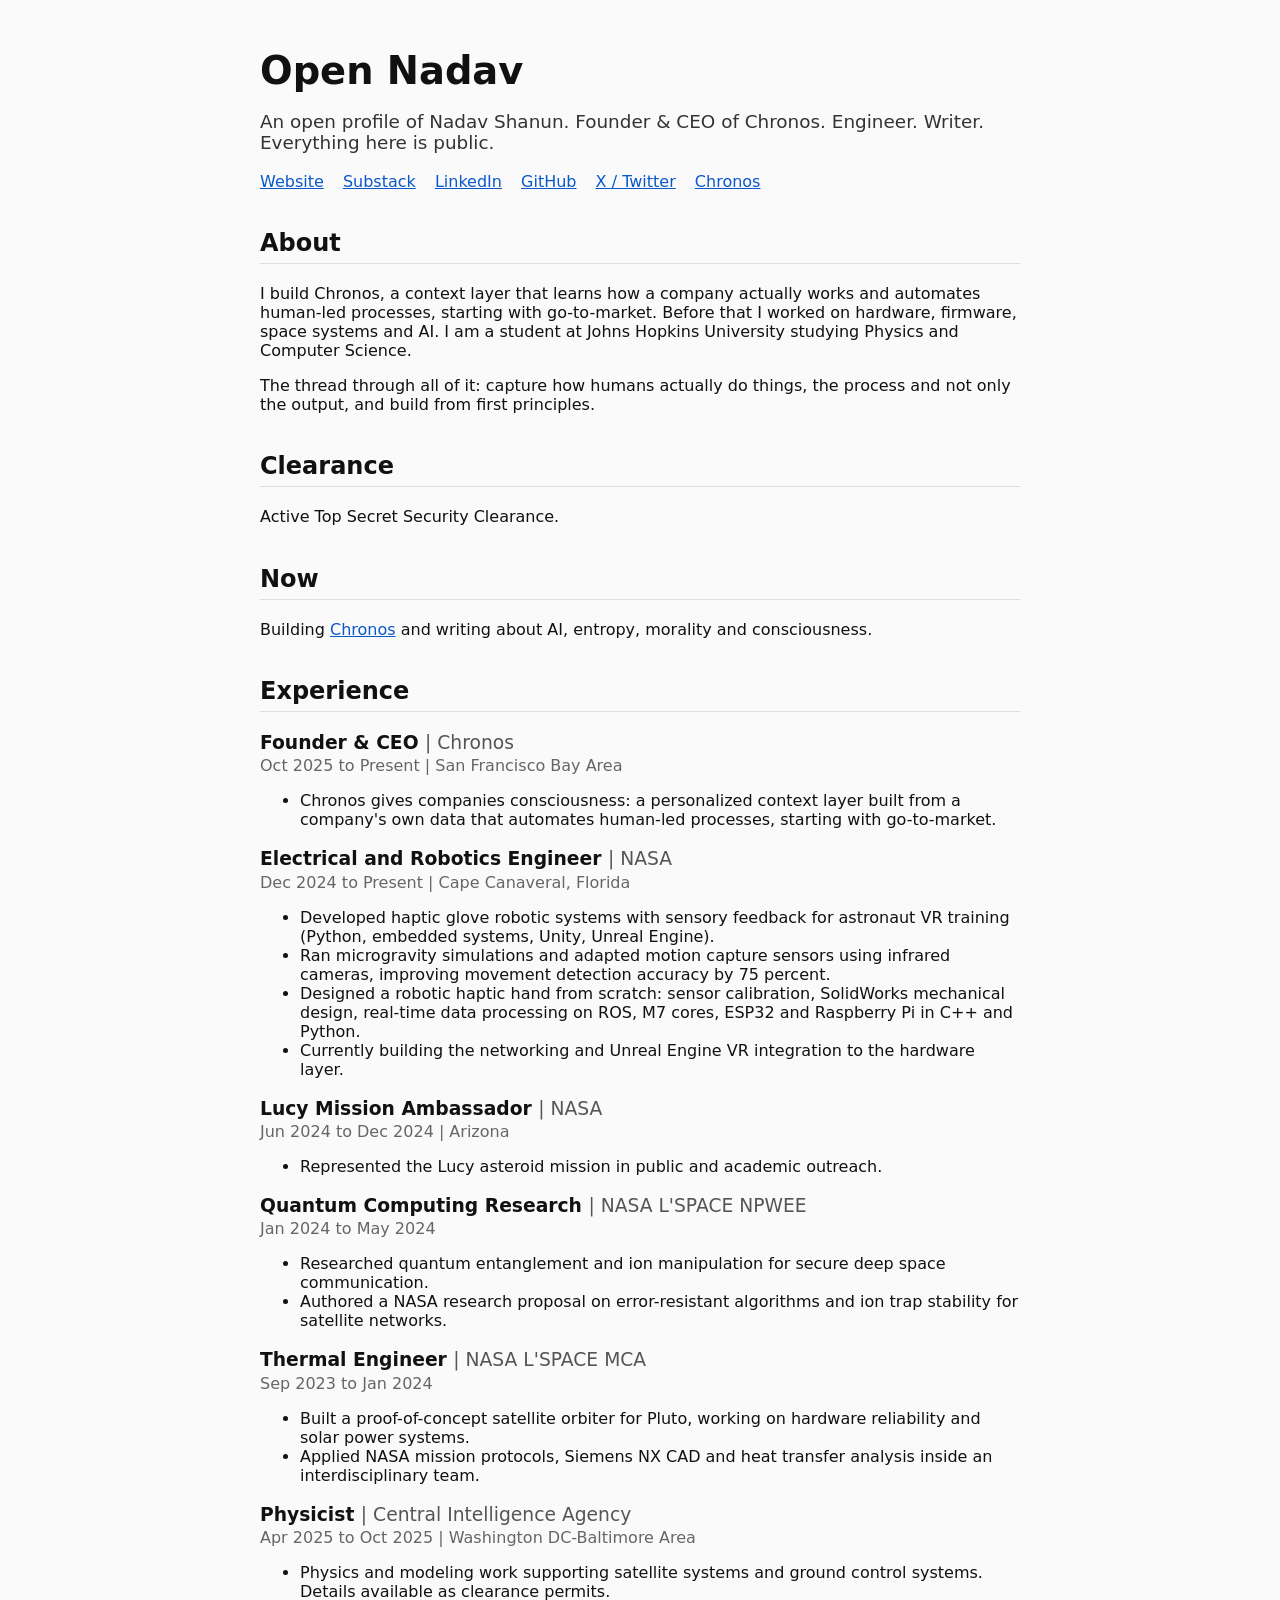
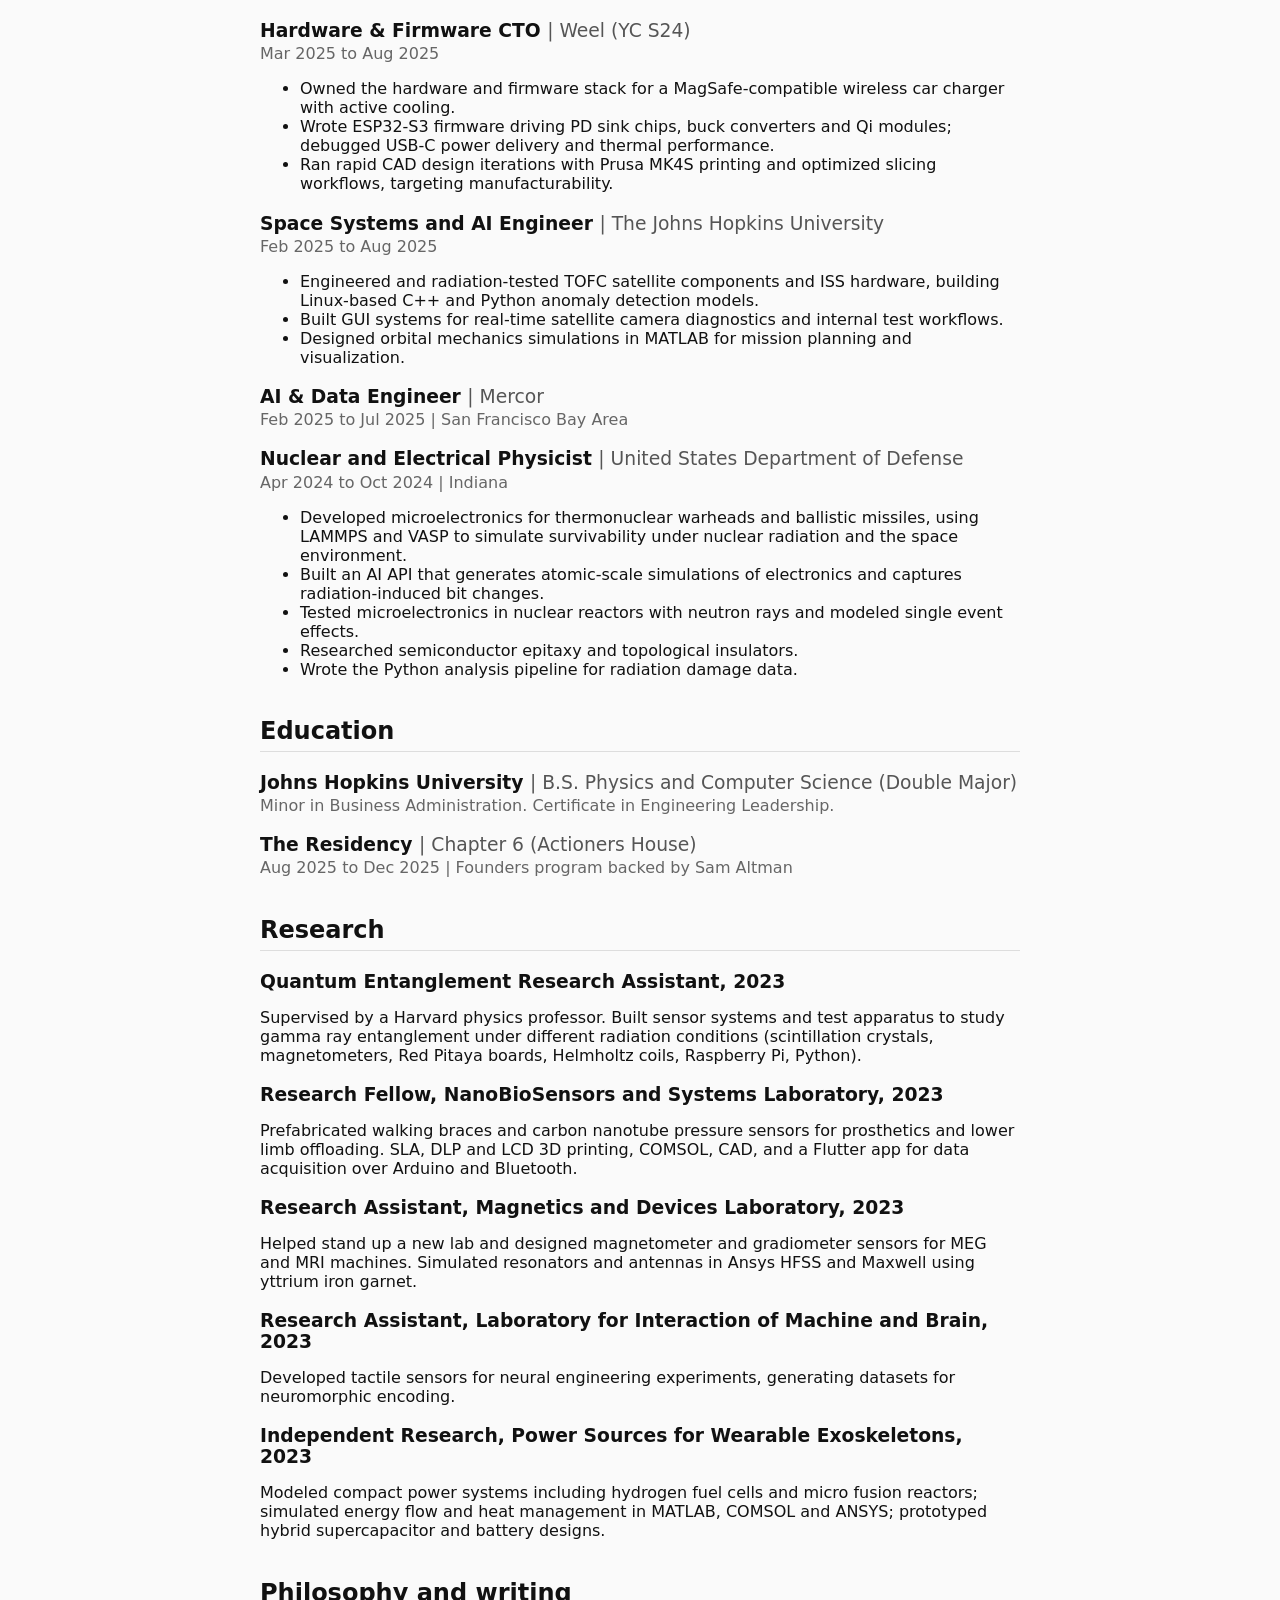
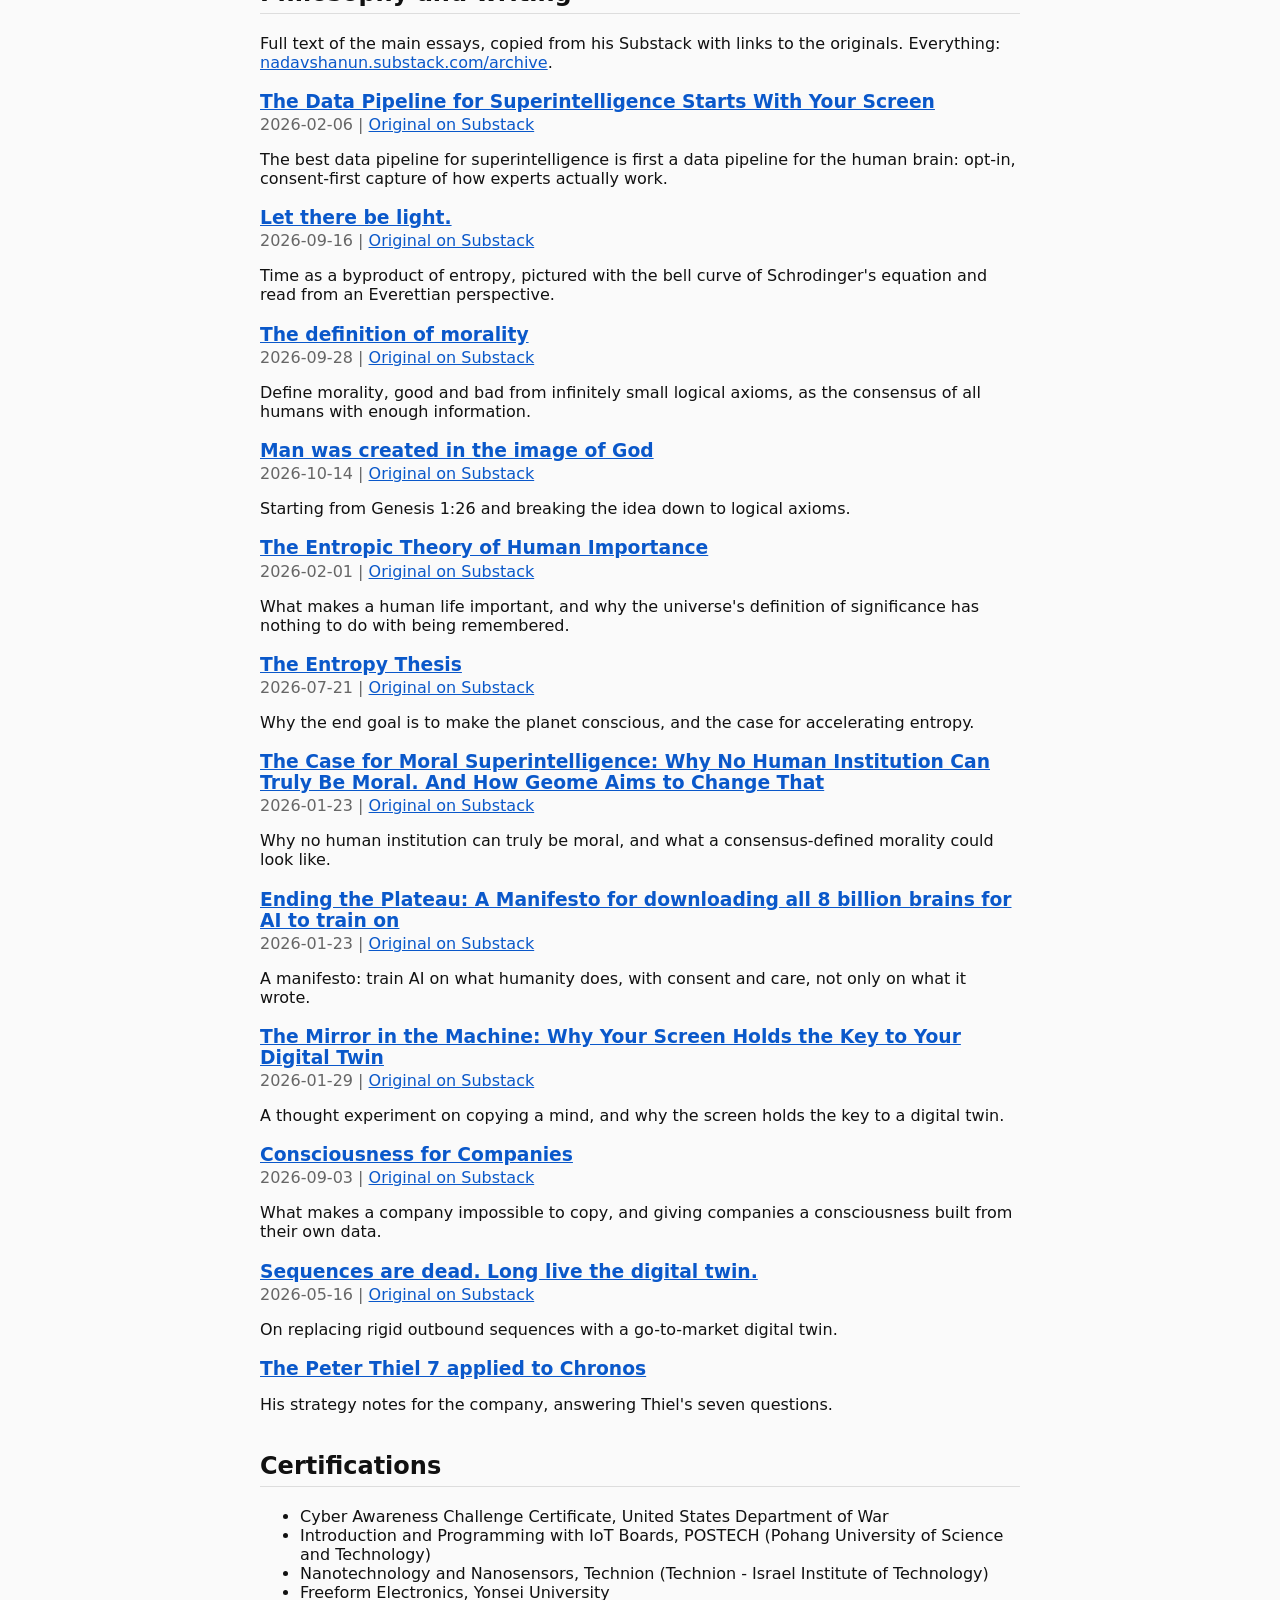
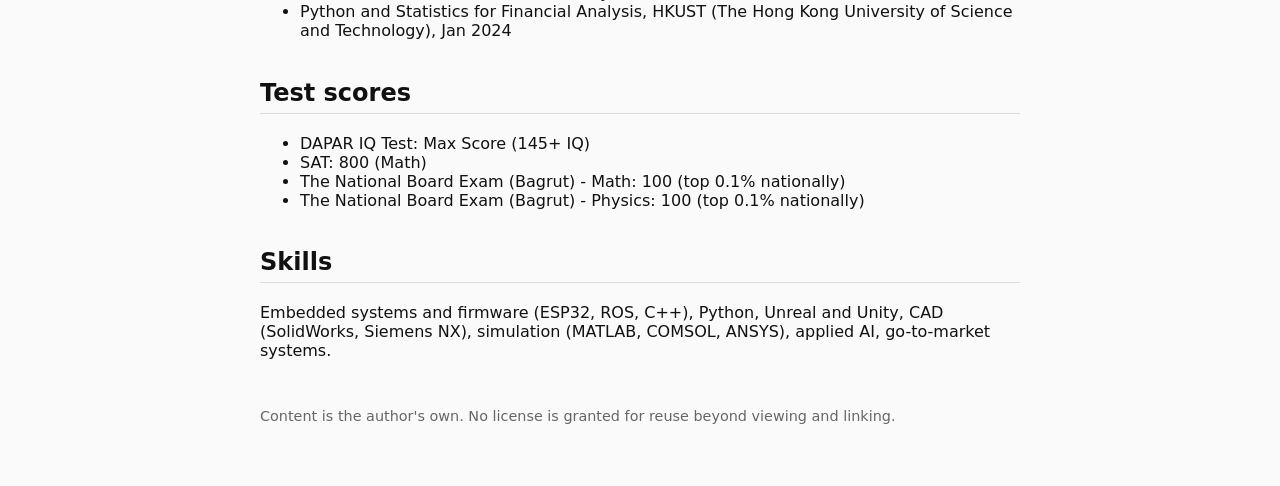
==== commit 554f0519: "Sync test scores and certifications from LinkedIn Added new certifications and test scores sections " ====
--- a/index.html
+++ b/index.html
@@ -6,6 +6,6 @@
 <section><h2>Education</h2><article class="role"><h3>Johns Hopkins University <span>B.S. Physics and Computer Science (Double Major)</span></h3><p class="meta">Minor in Business Administration. Certificate in Engineering Leadership.</p></article><article class="role"><h3>The Residency <span>Chapter 6 (Actioners House)</span></h3><p class="meta">Aug 2025 to Dec 2025 | Founders program backed by Sam Altman</p></article></section>
 <section><h2>Research</h2><article class="role"><h3>Quantum Entanglement Research Assistant, 2023</h3><p>Supervised by a Harvard physics professor. Built sensor systems and test apparatus to study gamma ray entanglement under different radiation conditions (scintillation crystals, magnetometers, Red Pitaya boards, Helmholtz coils, Raspberry Pi, Python).</p></article><article class="role"><h3>Research Fellow, NanoBioSensors and Systems Laboratory, 2023</h3><p>Prefabricated walking braces and carbon nanotube pressure sensors for prosthetics and lower limb offloading. SLA, DLP and LCD 3D printing, COMSOL, CAD, and a Flutter app for data acquisition over Arduino and Bluetooth.</p></article><article class="role"><h3>Research Assistant, Magnetics and Devices Laboratory, 2023</h3><p>Helped stand up a new lab and designed magnetometer and gradiometer sensors for MEG and MRI machines. Simulated resonators and antennas in Ansys HFSS and Maxwell using yttrium iron garnet.</p></article><article class="role"><h3>Research Assistant, Laboratory for Interaction of Machine and Brain, 2023</h3><p>Developed tactile sensors for neural engineering experiments, generating datasets for neuromorphic encoding.</p></article><article class="role"><h3>Independent Research, Power Sources for Wearable Exoskeletons, 2023</h3><p>Modeled compact power systems including hydrogen fuel cells and micro fusion reactors; simulated energy flow and heat management in MATLAB, COMSOL and ANSYS; prototyped hybrid supercapacitor and battery designs.</p></article></section>
 <section><h2>Philosophy and writing</h2><p>Full text of the main essays, copied from his Substack with links to the originals. Everything: <a href="https://nadavshanun.substack.com/archive">nadavshanun.substack.com/archive</a>.</p><article class="role"><h3><a href="essay-the-data-pipeline-for-superintelligence.html">The Data Pipeline for Superintelligence Starts With Your Screen</a></h3><p class="meta">2026-02-06 | <a href="https://nadavshanun.substack.com/p/the-data-pipeline-for-superintelligence">Original on Substack</a></p><p>The best data pipeline for superintelligence is first a data pipeline for the human brain: opt-in, consent-first capture of how experts actually work.</p></article><article class="role"><h3><a href="essay-let-there-be-light.html">Let there be light.</a></h3><p class="meta">2026-09-16 | <a href="https://nadavshanun.substack.com/p/let-there-be-light">Original on Substack</a></p><p>Time as a byproduct of entropy, pictured with the bell curve of Schrodinger&#x27;s equation and read from an Everettian perspective.</p></article><article class="role"><h3><a href="essay-the-definition-of-morality.html">The definition of morality</a></h3><p class="meta">2026-09-28 | <a href="https://nadavshanun.substack.com/p/the-definition-of-morality">Original on Substack</a></p><p>Define morality, good and bad from infinitely small logical axioms, as the consensus of all humans with enough information.</p></article><article class="role"><h3><a href="essay-man-was-created-in-the-image-of-god.html">Man was created in the image of God</a></h3><p class="meta">2026-10-14 | <a href="https://nadavshanun.substack.com/p/man-was-created-in-the-image-of-god">Original on Substack</a></p><p>Starting from Genesis 1:26 and breaking the idea down to logical axioms.</p></article><article class="role"><h3><a href="essay-the-entropic-theory-of-human-importance.html">The Entropic Theory of Human Importance</a></h3><p class="meta">2026-02-01 | <a href="https://nadavshanun.substack.com/p/the-entropic-theory-of-human-importance">Original on Substack</a></p><p>What makes a human life important, and why the universe&#x27;s definition of significance has nothing to do with being remembered.</p></article><article class="role"><h3><a href="essay-the-entropy-thesis.html">The Entropy Thesis</a></h3><p class="meta">2026-07-21 | <a href="https://nadavshanun.substack.com/p/the-entropy-thesis">Original on Substack</a></p><p>Why the end goal is to make the planet conscious, and the case for accelerating entropy.</p></article><article class="role"><h3><a href="essay-the-case-for-moral-superintelligence.html">The Case for Moral Superintelligence: Why No Human Institution Can Truly Be Moral. And How Geome Aims to Change That</a></h3><p class="meta">2026-01-23 | <a href="https://nadavshanun.substack.com/p/the-case-for-moral-superintelligence">Original on Substack</a></p><p>Why no human institution can truly be moral, and what a consensus-defined morality could look like.</p></article><article class="role"><h3><a href="essay-ending-the-plateau-a-manifesto-for.html">Ending the Plateau: A Manifesto for downloading all 8 billion brains for AI to train on</a></h3><p class="meta">2026-01-23 | <a href="https://nadavshanun.substack.com/p/ending-the-plateau-a-manifesto-for">Original on Substack</a></p><p>A manifesto: train AI on what humanity does, with consent and care, not only on what it wrote.</p></article><article class="role"><h3><a href="essay-the-mirror-in-the-machine-why-your.html">The Mirror in the Machine: Why Your Screen Holds the Key to Your Digital Twin</a></h3><p class="meta">2026-01-29 | <a href="https://nadavshanun.substack.com/p/the-mirror-in-the-machine-why-your">Original on Substack</a></p><p>A thought experiment on copying a mind, and why the screen holds the key to a digital twin.</p></article><article class="role"><h3><a href="essay-consciousness-for-companies.html">Consciousness for Companies</a></h3><p class="meta">2026-09-03 | <a href="https://nadavshanun.substack.com/p/consciousness-for-companies">Original on Substack</a></p><p>What makes a company impossible to copy, and giving companies a consciousness built from their own data.</p></article><article class="role"><h3><a href="essay-sequences-are-dead-long-live-the.html">Sequences are dead. Long live the digital twin.</a></h3><p class="meta">2026-05-16 | <a href="https://nadavshanun.substack.com/p/sequences-are-dead-long-live-the">Original on Substack</a></p><p>On replacing rigid outbound sequences with a go-to-market digital twin.</p></article><article class="role"><h3><a href="strategy-peter-thiel-7.html">The Peter Thiel 7 applied to Chronos</a></h3><p>His strategy notes for the company, answering Thiel's seven questions.</p></article></section>
-<section><h2>Certifications</h2><ul><li>Introduction and Programming with IoT Boards, POSTECH (Pohang University of Science and Technology)</li><li>Nanotechnology and Nanosensors, Technion (Technion - Israel Institute of Technology)</li><li>Freeform Electronics, Yonsei University</li><li>Python and Statistics for Financial Analysis, HKUST (The Hong Kong University of Science and Technology), Jan 2024</li></ul></section>
-<section><h2>Test scores</h2><ul><li>SAT Math: 800</li></ul></section><section><h2>Skills</h2><p>Embedded systems and firmware (ESP32, ROS, C++), Python, Unreal and Unity, CAD (SolidWorks, Siemens NX), simulation (MATLAB, COMSOL, ANSYS), applied AI, go-to-market systems.</p></section>
+<section><h2>Certifications</h2><ul><li>Cyber Awareness Challenge Certificate, United States Department of War</li><li>Introduction and Programming with IoT Boards, POSTECH (Pohang University of Science and Technology)</li><li>Nanotechnology and Nanosensors, Technion (Technion - Israel Institute of Technology)</li><li>Freeform Electronics, Yonsei University</li><li>Python and Statistics for Financial Analysis, HKUST (The Hong Kong University of Science and Technology), Jan 2024</li></ul></section>
+<section><h2>Test scores</h2><ul><li>DAPAR IQ Test: Max Score (145+ IQ)</li><li>SAT: 800 (Math)</li><li>The National Board Exam (Bagrut) - Math: 100 (top 0.1% nationally)</li><li>The National Board Exam (Bagrut) - Physics: 100 (top 0.1% nationally)</li></ul></section><section><h2>Skills</h2><p>Embedded systems and firmware (ESP32, ROS, C++), Python, Unreal and Unity, CAD (SolidWorks, Siemens NX), simulation (MATLAB, COMSOL, ANSYS), applied AI, go-to-market systems.</p></section>
 <footer><p>Content is the author's own. No license is granted for reuse beyond viewing and linking.</p></footer></main></body></html>
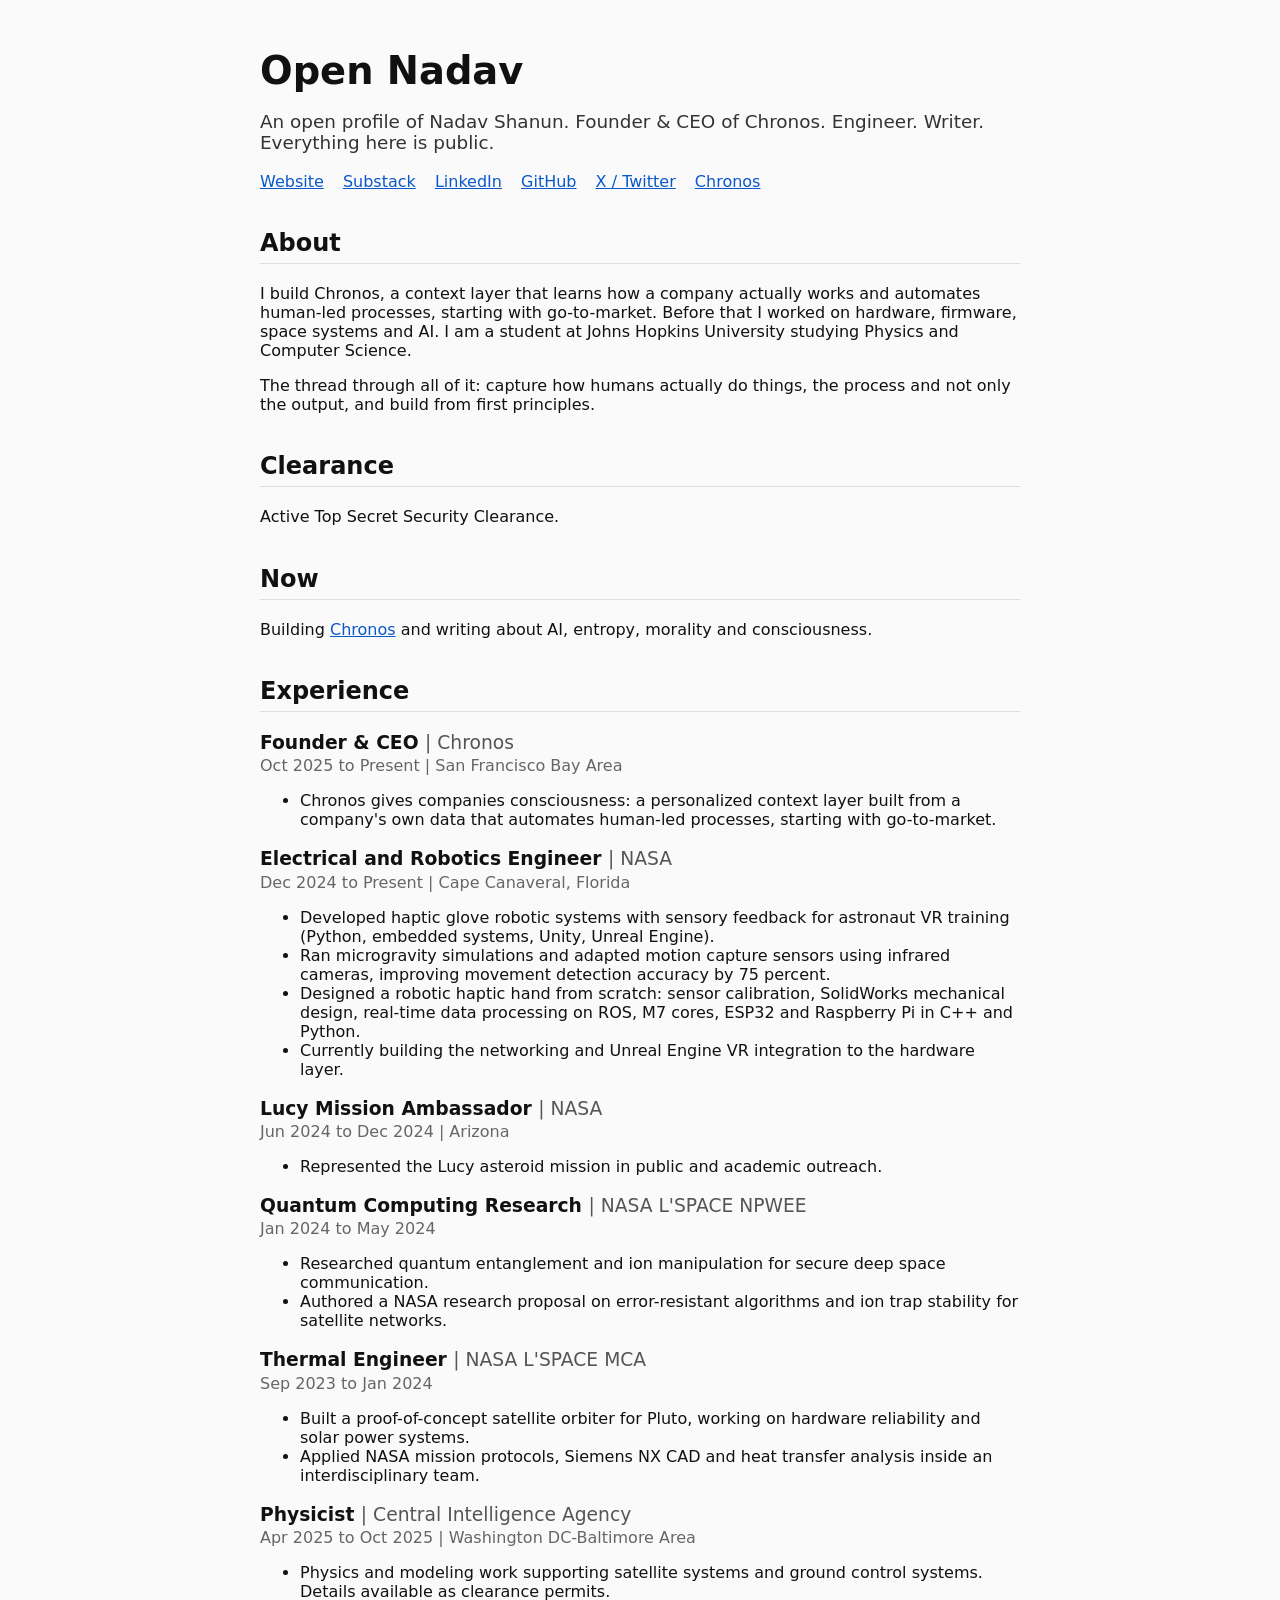
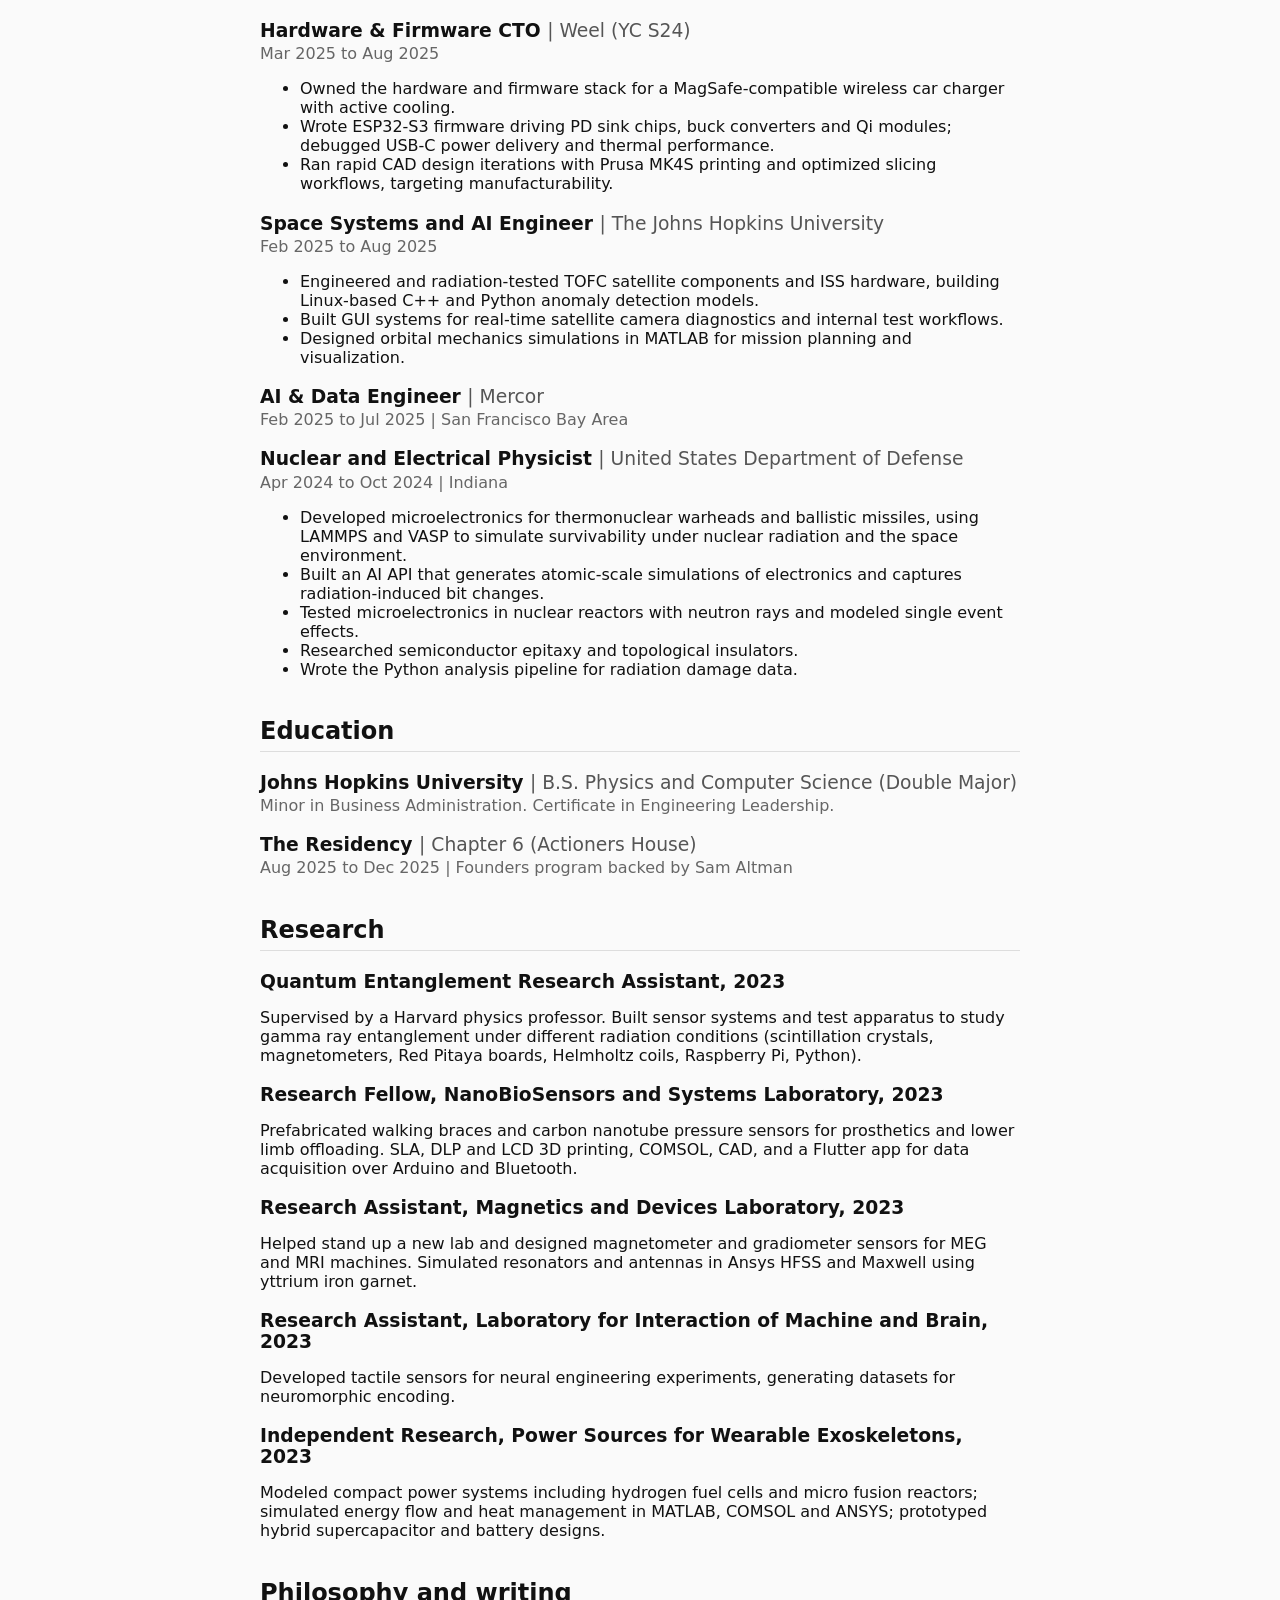
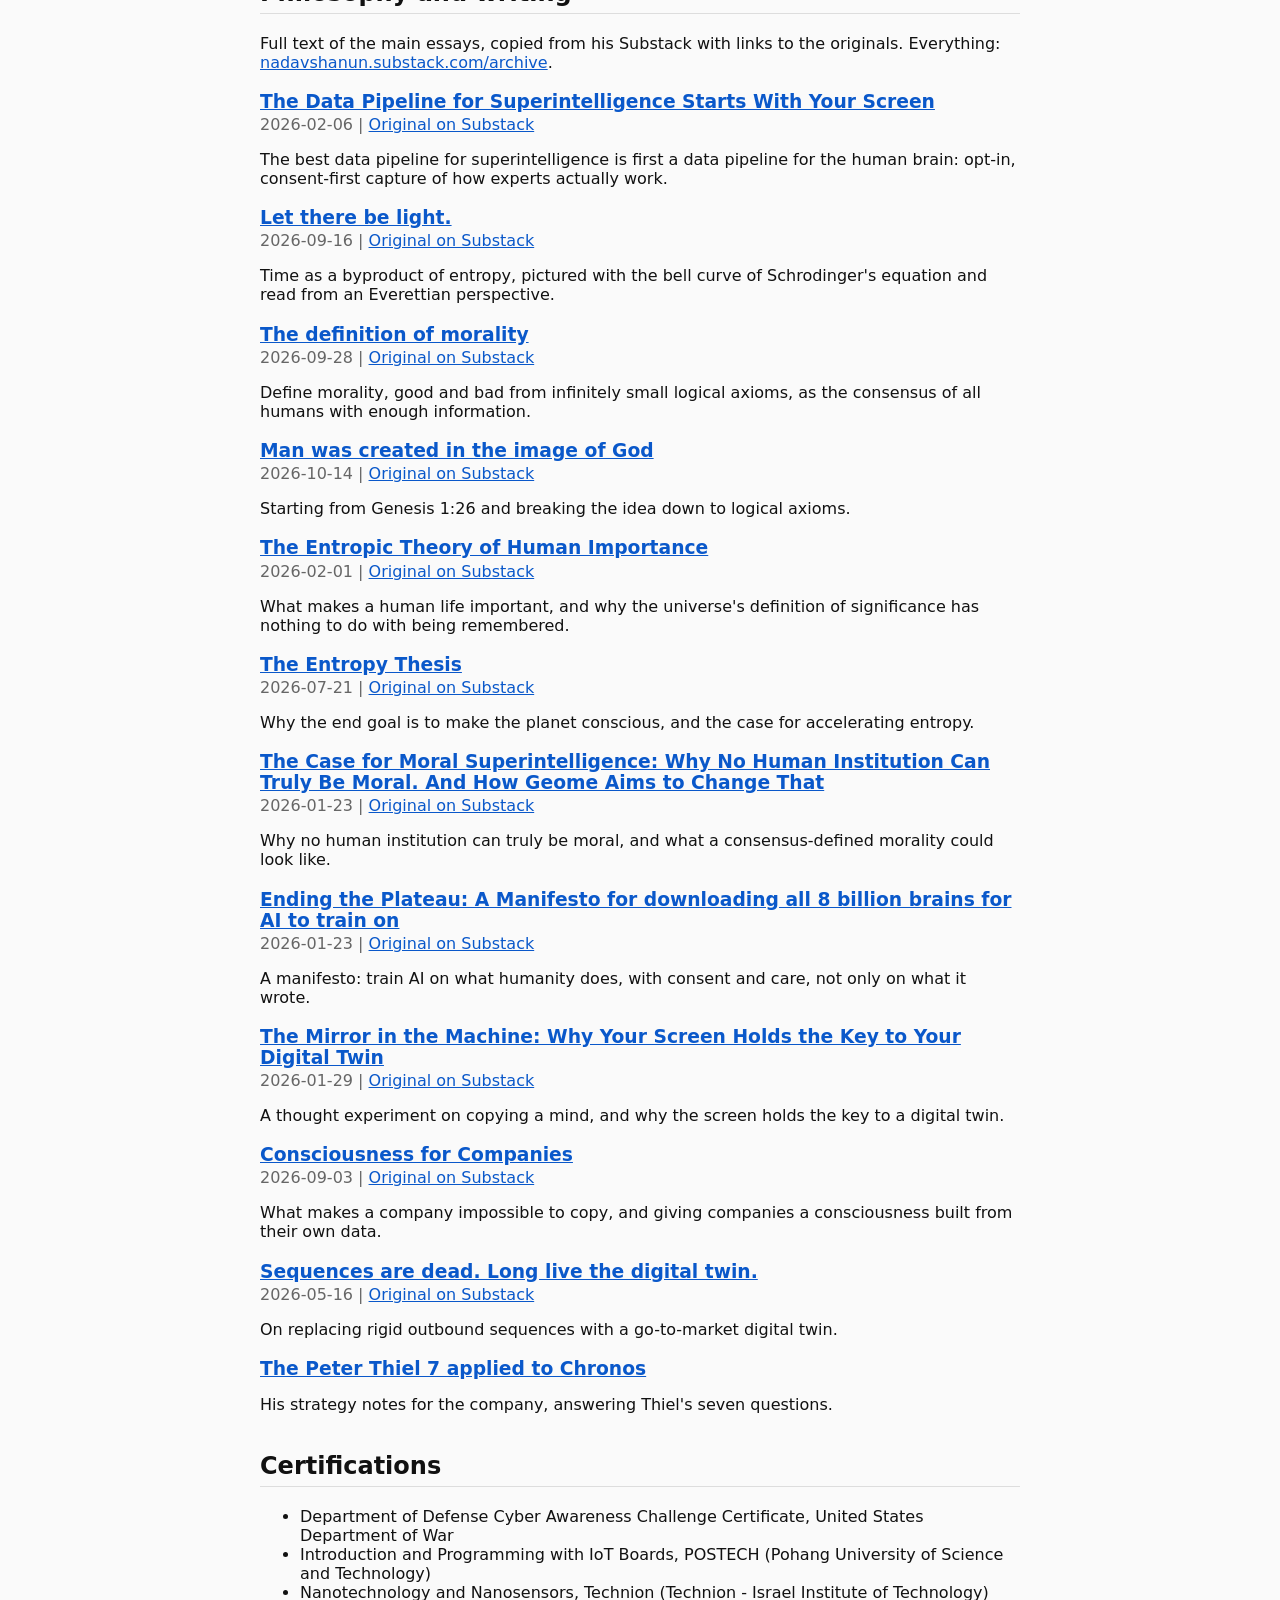
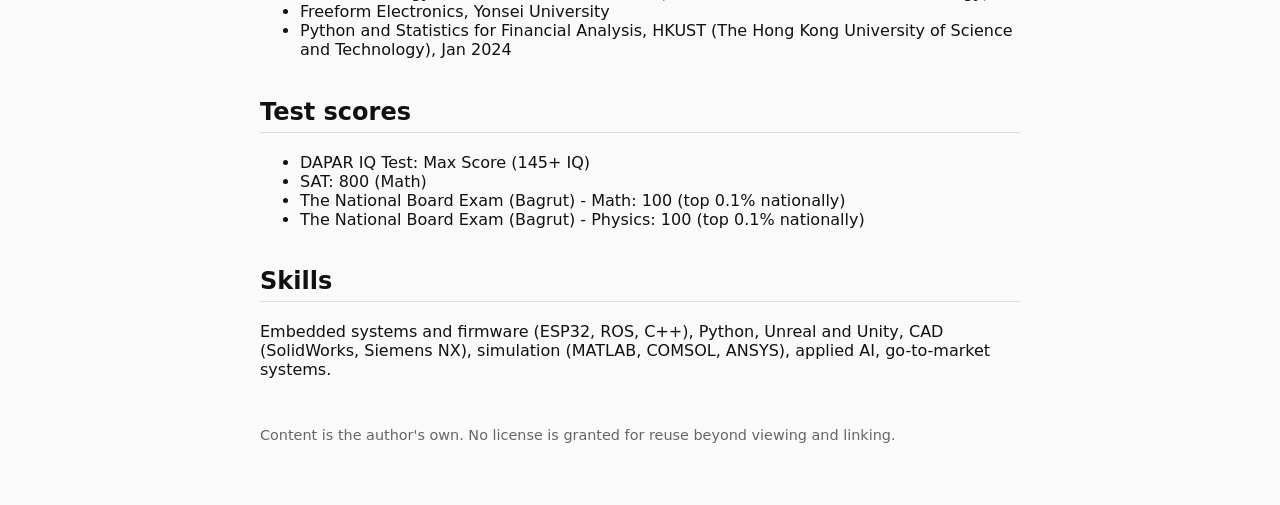
==== commit 8d32bc8d: "Use exact LinkedIn title for DoD Cyber Awareness certificate Updated certifications section to refle" ====
--- a/index.html
+++ b/index.html
@@ -6,6 +6,6 @@
 <section><h2>Education</h2><article class="role"><h3>Johns Hopkins University <span>B.S. Physics and Computer Science (Double Major)</span></h3><p class="meta">Minor in Business Administration. Certificate in Engineering Leadership.</p></article><article class="role"><h3>The Residency <span>Chapter 6 (Actioners House)</span></h3><p class="meta">Aug 2025 to Dec 2025 | Founders program backed by Sam Altman</p></article></section>
 <section><h2>Research</h2><article class="role"><h3>Quantum Entanglement Research Assistant, 2023</h3><p>Supervised by a Harvard physics professor. Built sensor systems and test apparatus to study gamma ray entanglement under different radiation conditions (scintillation crystals, magnetometers, Red Pitaya boards, Helmholtz coils, Raspberry Pi, Python).</p></article><article class="role"><h3>Research Fellow, NanoBioSensors and Systems Laboratory, 2023</h3><p>Prefabricated walking braces and carbon nanotube pressure sensors for prosthetics and lower limb offloading. SLA, DLP and LCD 3D printing, COMSOL, CAD, and a Flutter app for data acquisition over Arduino and Bluetooth.</p></article><article class="role"><h3>Research Assistant, Magnetics and Devices Laboratory, 2023</h3><p>Helped stand up a new lab and designed magnetometer and gradiometer sensors for MEG and MRI machines. Simulated resonators and antennas in Ansys HFSS and Maxwell using yttrium iron garnet.</p></article><article class="role"><h3>Research Assistant, Laboratory for Interaction of Machine and Brain, 2023</h3><p>Developed tactile sensors for neural engineering experiments, generating datasets for neuromorphic encoding.</p></article><article class="role"><h3>Independent Research, Power Sources for Wearable Exoskeletons, 2023</h3><p>Modeled compact power systems including hydrogen fuel cells and micro fusion reactors; simulated energy flow and heat management in MATLAB, COMSOL and ANSYS; prototyped hybrid supercapacitor and battery designs.</p></article></section>
 <section><h2>Philosophy and writing</h2><p>Full text of the main essays, copied from his Substack with links to the originals. Everything: <a href="https://nadavshanun.substack.com/archive">nadavshanun.substack.com/archive</a>.</p><article class="role"><h3><a href="essay-the-data-pipeline-for-superintelligence.html">The Data Pipeline for Superintelligence Starts With Your Screen</a></h3><p class="meta">2026-02-06 | <a href="https://nadavshanun.substack.com/p/the-data-pipeline-for-superintelligence">Original on Substack</a></p><p>The best data pipeline for superintelligence is first a data pipeline for the human brain: opt-in, consent-first capture of how experts actually work.</p></article><article class="role"><h3><a href="essay-let-there-be-light.html">Let there be light.</a></h3><p class="meta">2026-09-16 | <a href="https://nadavshanun.substack.com/p/let-there-be-light">Original on Substack</a></p><p>Time as a byproduct of entropy, pictured with the bell curve of Schrodinger&#x27;s equation and read from an Everettian perspective.</p></article><article class="role"><h3><a href="essay-the-definition-of-morality.html">The definition of morality</a></h3><p class="meta">2026-09-28 | <a href="https://nadavshanun.substack.com/p/the-definition-of-morality">Original on Substack</a></p><p>Define morality, good and bad from infinitely small logical axioms, as the consensus of all humans with enough information.</p></article><article class="role"><h3><a href="essay-man-was-created-in-the-image-of-god.html">Man was created in the image of God</a></h3><p class="meta">2026-10-14 | <a href="https://nadavshanun.substack.com/p/man-was-created-in-the-image-of-god">Original on Substack</a></p><p>Starting from Genesis 1:26 and breaking the idea down to logical axioms.</p></article><article class="role"><h3><a href="essay-the-entropic-theory-of-human-importance.html">The Entropic Theory of Human Importance</a></h3><p class="meta">2026-02-01 | <a href="https://nadavshanun.substack.com/p/the-entropic-theory-of-human-importance">Original on Substack</a></p><p>What makes a human life important, and why the universe&#x27;s definition of significance has nothing to do with being remembered.</p></article><article class="role"><h3><a href="essay-the-entropy-thesis.html">The Entropy Thesis</a></h3><p class="meta">2026-07-21 | <a href="https://nadavshanun.substack.com/p/the-entropy-thesis">Original on Substack</a></p><p>Why the end goal is to make the planet conscious, and the case for accelerating entropy.</p></article><article class="role"><h3><a href="essay-the-case-for-moral-superintelligence.html">The Case for Moral Superintelligence: Why No Human Institution Can Truly Be Moral. And How Geome Aims to Change That</a></h3><p class="meta">2026-01-23 | <a href="https://nadavshanun.substack.com/p/the-case-for-moral-superintelligence">Original on Substack</a></p><p>Why no human institution can truly be moral, and what a consensus-defined morality could look like.</p></article><article class="role"><h3><a href="essay-ending-the-plateau-a-manifesto-for.html">Ending the Plateau: A Manifesto for downloading all 8 billion brains for AI to train on</a></h3><p class="meta">2026-01-23 | <a href="https://nadavshanun.substack.com/p/ending-the-plateau-a-manifesto-for">Original on Substack</a></p><p>A manifesto: train AI on what humanity does, with consent and care, not only on what it wrote.</p></article><article class="role"><h3><a href="essay-the-mirror-in-the-machine-why-your.html">The Mirror in the Machine: Why Your Screen Holds the Key to Your Digital Twin</a></h3><p class="meta">2026-01-29 | <a href="https://nadavshanun.substack.com/p/the-mirror-in-the-machine-why-your">Original on Substack</a></p><p>A thought experiment on copying a mind, and why the screen holds the key to a digital twin.</p></article><article class="role"><h3><a href="essay-consciousness-for-companies.html">Consciousness for Companies</a></h3><p class="meta">2026-09-03 | <a href="https://nadavshanun.substack.com/p/consciousness-for-companies">Original on Substack</a></p><p>What makes a company impossible to copy, and giving companies a consciousness built from their own data.</p></article><article class="role"><h3><a href="essay-sequences-are-dead-long-live-the.html">Sequences are dead. Long live the digital twin.</a></h3><p class="meta">2026-05-16 | <a href="https://nadavshanun.substack.com/p/sequences-are-dead-long-live-the">Original on Substack</a></p><p>On replacing rigid outbound sequences with a go-to-market digital twin.</p></article><article class="role"><h3><a href="strategy-peter-thiel-7.html">The Peter Thiel 7 applied to Chronos</a></h3><p>His strategy notes for the company, answering Thiel's seven questions.</p></article></section>
-<section><h2>Certifications</h2><ul><li>Cyber Awareness Challenge Certificate, United States Department of War</li><li>Introduction and Programming with IoT Boards, POSTECH (Pohang University of Science and Technology)</li><li>Nanotechnology and Nanosensors, Technion (Technion - Israel Institute of Technology)</li><li>Freeform Electronics, Yonsei University</li><li>Python and Statistics for Financial Analysis, HKUST (The Hong Kong University of Science and Technology), Jan 2024</li></ul></section>
+<section><h2>Certifications</h2><ul><li>Department of Defense Cyber Awareness Challenge Certificate, United States Department of War</li><li>Introduction and Programming with IoT Boards, POSTECH (Pohang University of Science and Technology)</li><li>Nanotechnology and Nanosensors, Technion (Technion - Israel Institute of Technology)</li><li>Freeform Electronics, Yonsei University</li><li>Python and Statistics for Financial Analysis, HKUST (The Hong Kong University of Science and Technology), Jan 2024</li></ul></section>
 <section><h2>Test scores</h2><ul><li>DAPAR IQ Test: Max Score (145+ IQ)</li><li>SAT: 800 (Math)</li><li>The National Board Exam (Bagrut) - Math: 100 (top 0.1% nationally)</li><li>The National Board Exam (Bagrut) - Physics: 100 (top 0.1% nationally)</li></ul></section><section><h2>Skills</h2><p>Embedded systems and firmware (ESP32, ROS, C++), Python, Unreal and Unity, CAD (SolidWorks, Siemens NX), simulation (MATLAB, COMSOL, ANSYS), applied AI, go-to-market systems.</p></section>
 <footer><p>Content is the author's own. No license is granted for reuse beyond viewing and linking.</p></footer></main></body></html>
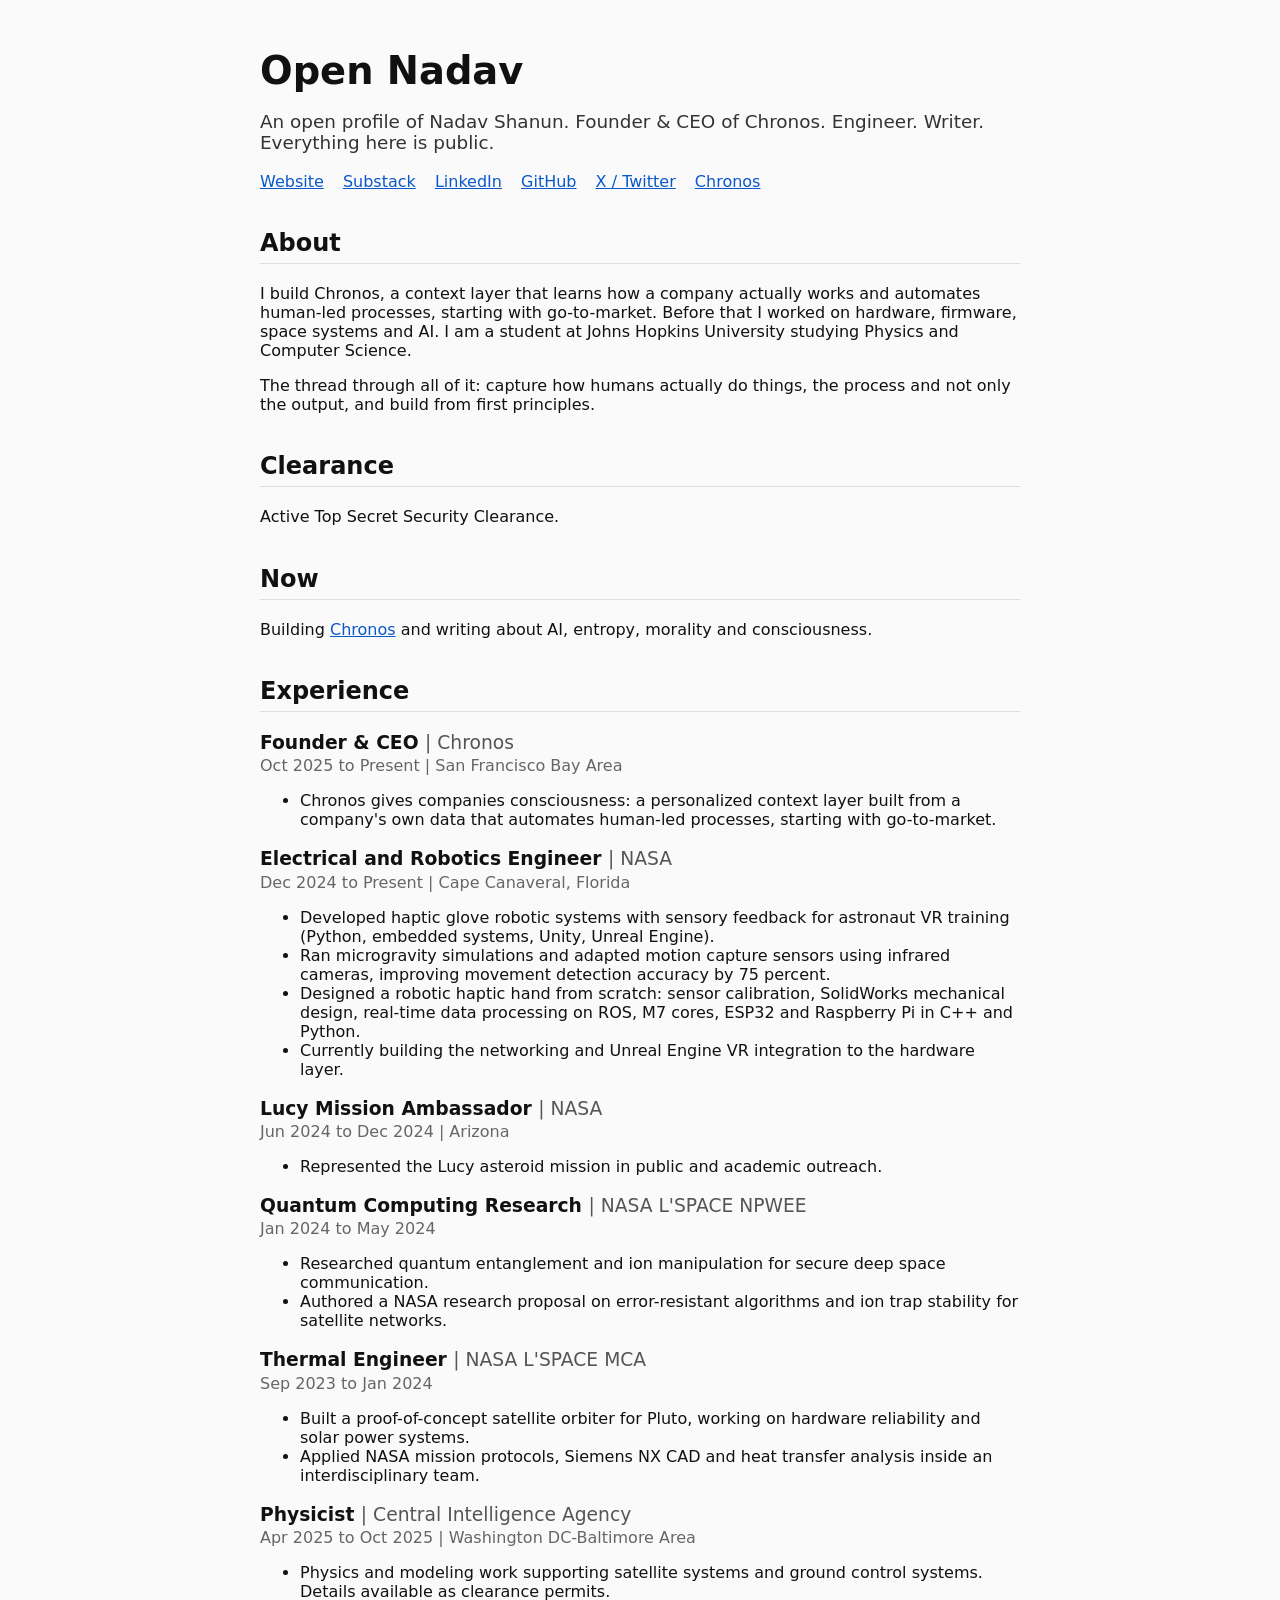
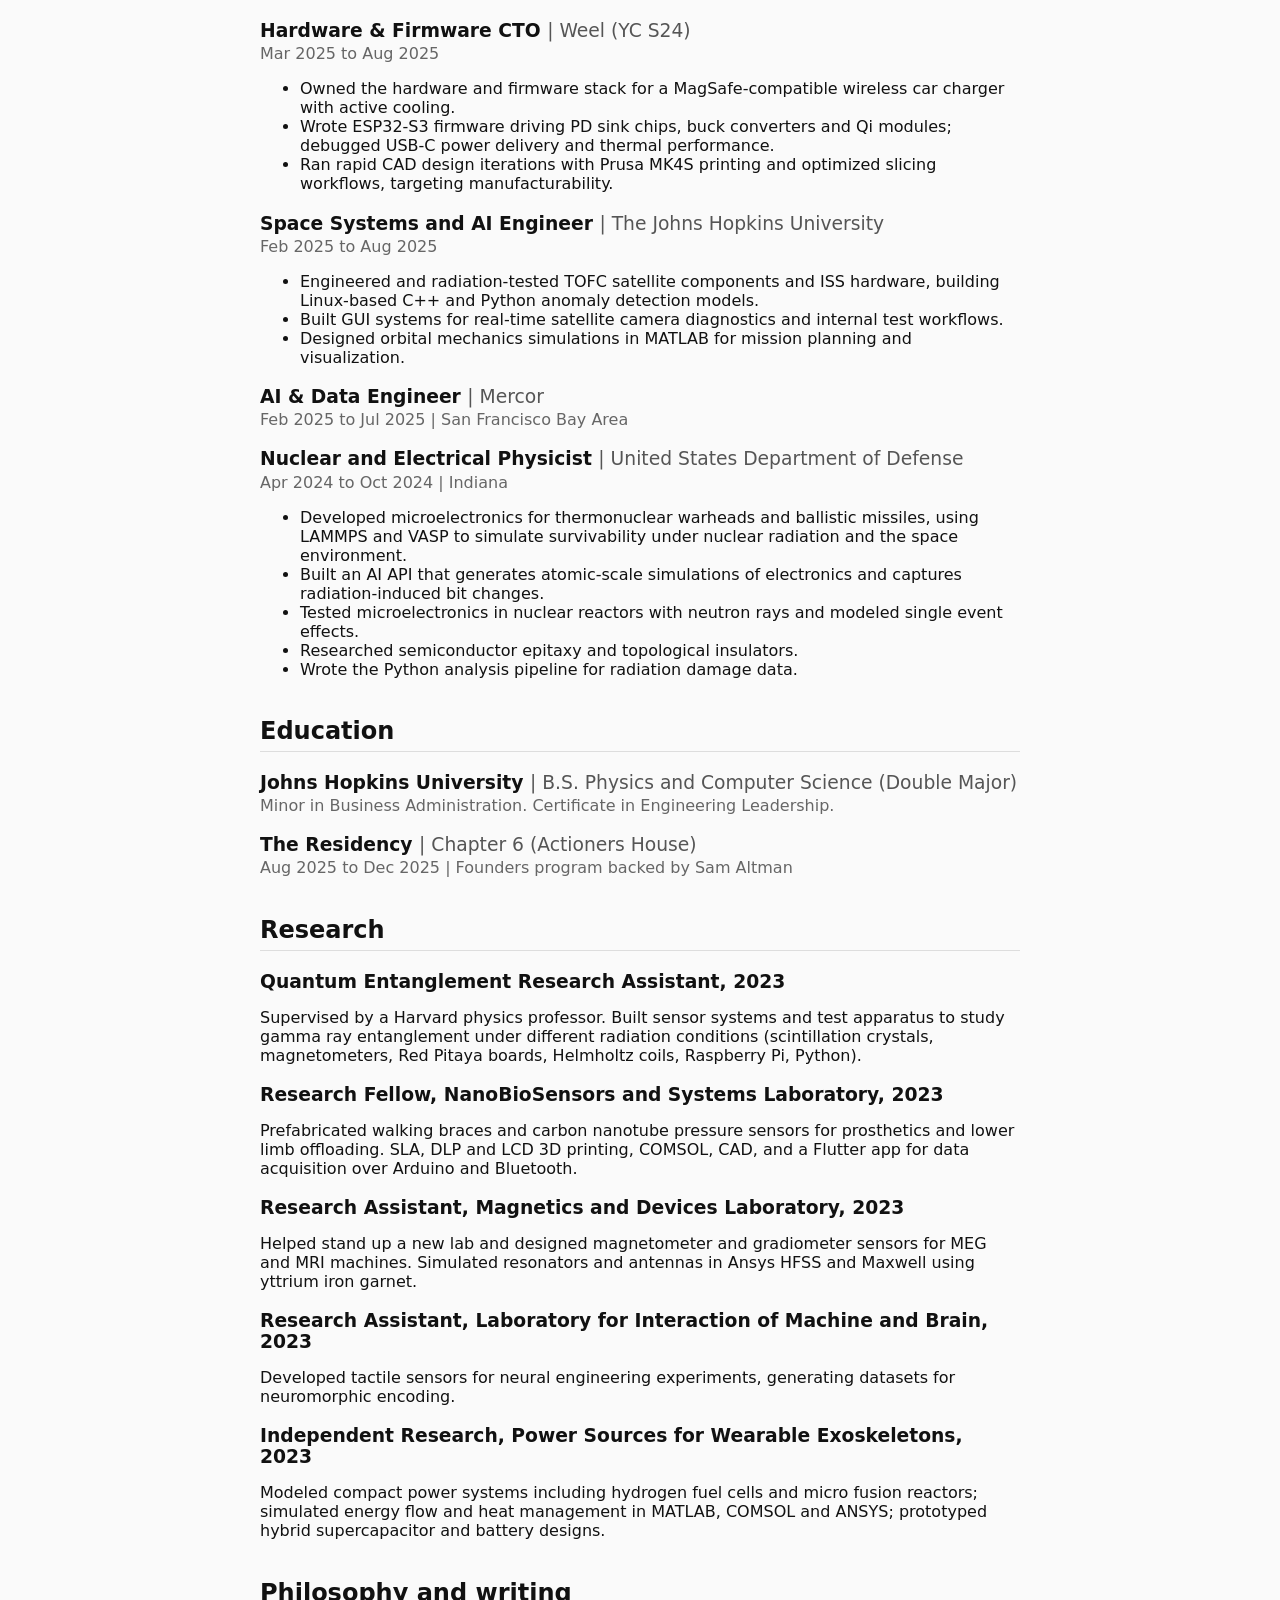
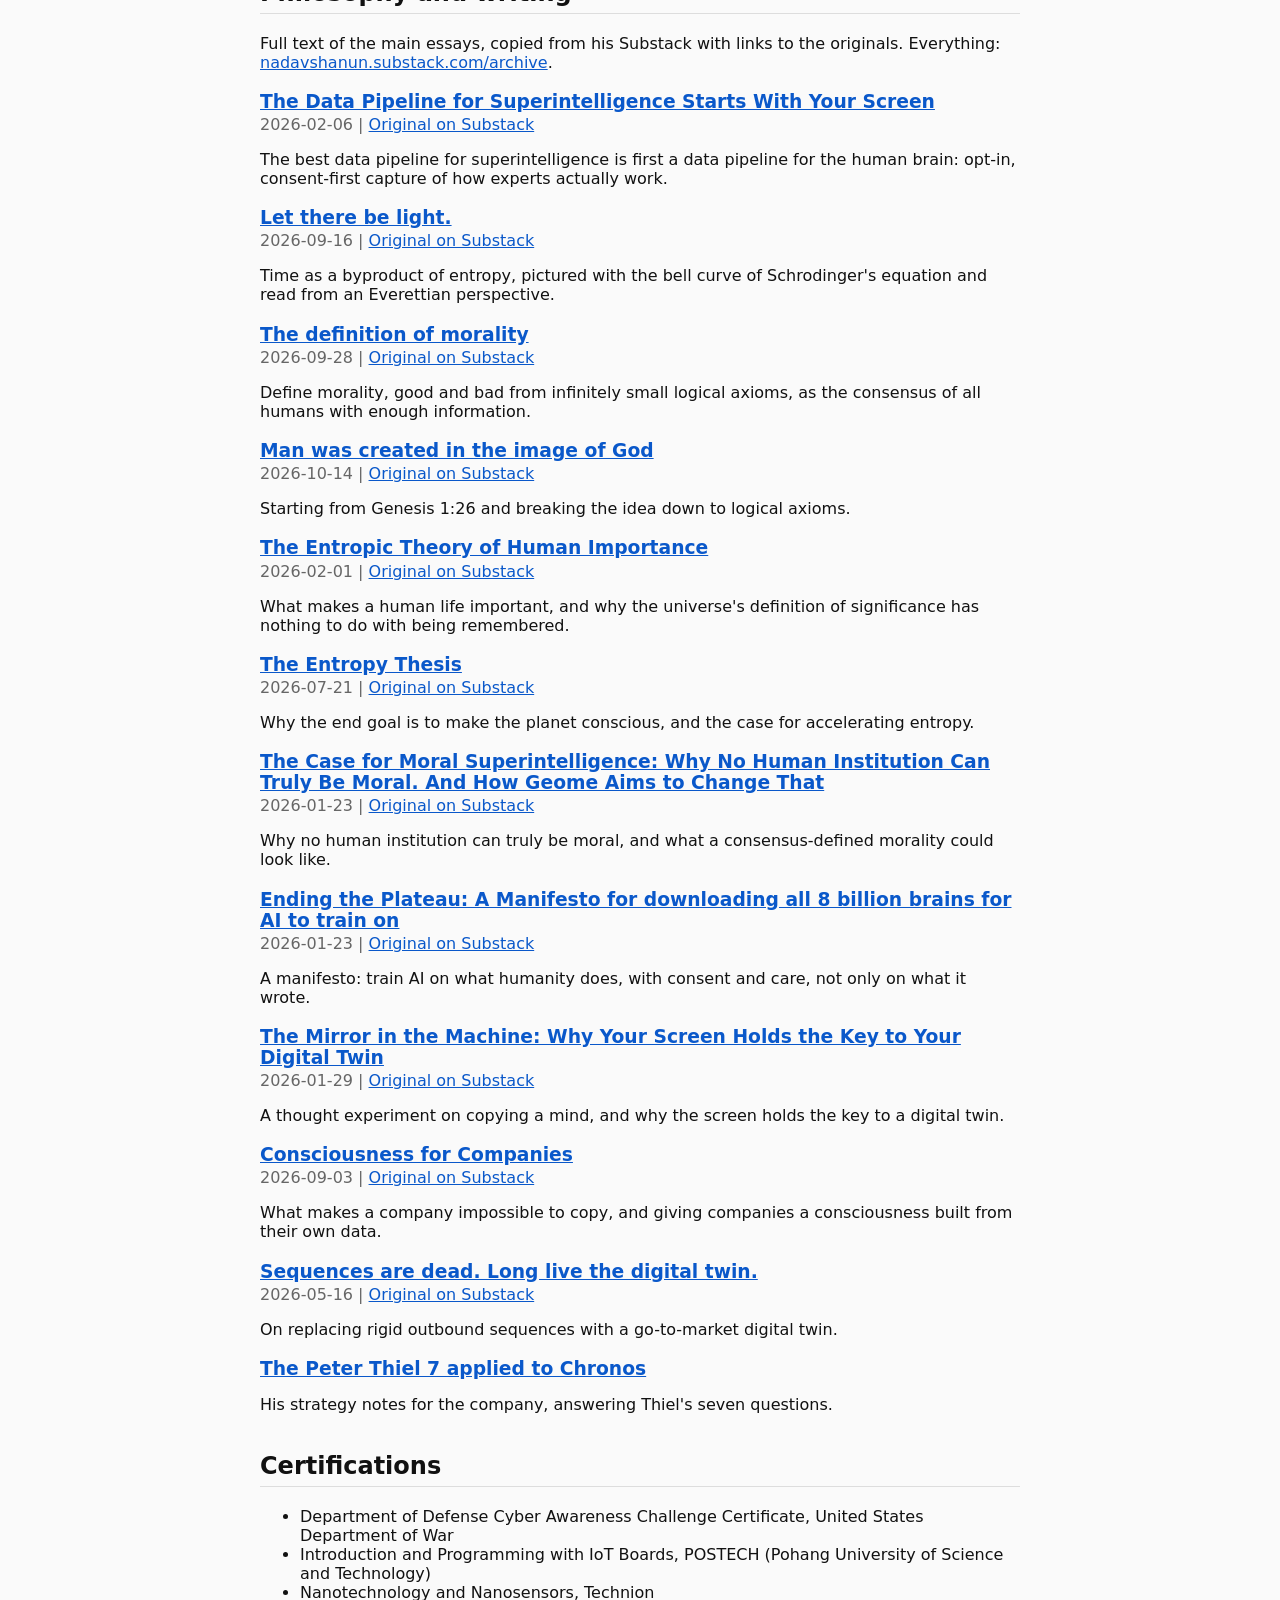
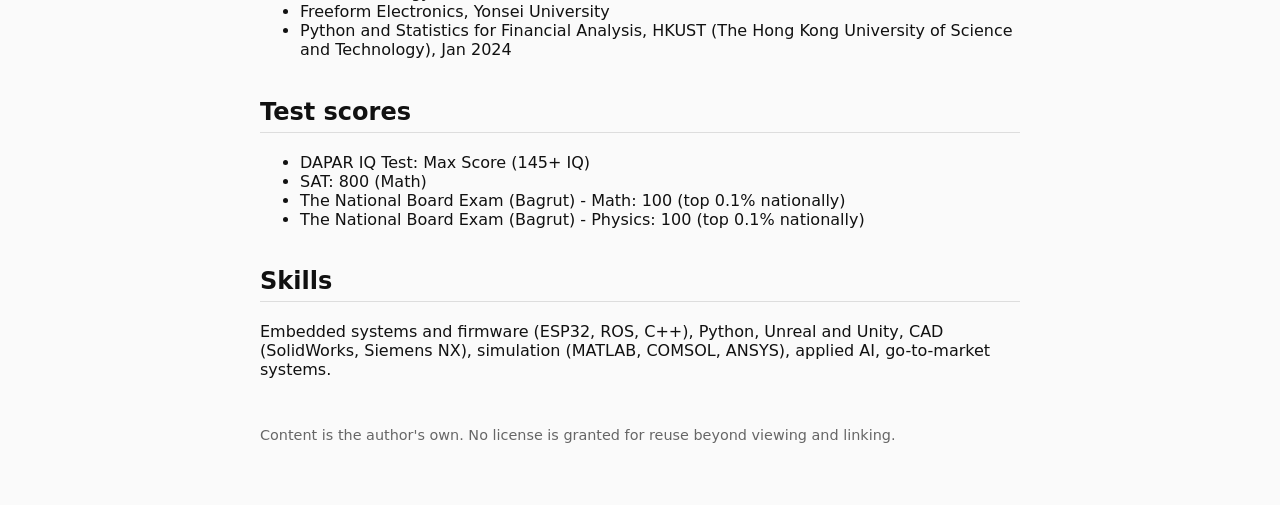
==== commit 1ae5707d: "Use short institution name for Technion certification Added certifications and test scores sections " ====
--- a/index.html
+++ b/index.html
@@ -6,6 +6,6 @@
 <section><h2>Education</h2><article class="role"><h3>Johns Hopkins University <span>B.S. Physics and Computer Science (Double Major)</span></h3><p class="meta">Minor in Business Administration. Certificate in Engineering Leadership.</p></article><article class="role"><h3>The Residency <span>Chapter 6 (Actioners House)</span></h3><p class="meta">Aug 2025 to Dec 2025 | Founders program backed by Sam Altman</p></article></section>
 <section><h2>Research</h2><article class="role"><h3>Quantum Entanglement Research Assistant, 2023</h3><p>Supervised by a Harvard physics professor. Built sensor systems and test apparatus to study gamma ray entanglement under different radiation conditions (scintillation crystals, magnetometers, Red Pitaya boards, Helmholtz coils, Raspberry Pi, Python).</p></article><article class="role"><h3>Research Fellow, NanoBioSensors and Systems Laboratory, 2023</h3><p>Prefabricated walking braces and carbon nanotube pressure sensors for prosthetics and lower limb offloading. SLA, DLP and LCD 3D printing, COMSOL, CAD, and a Flutter app for data acquisition over Arduino and Bluetooth.</p></article><article class="role"><h3>Research Assistant, Magnetics and Devices Laboratory, 2023</h3><p>Helped stand up a new lab and designed magnetometer and gradiometer sensors for MEG and MRI machines. Simulated resonators and antennas in Ansys HFSS and Maxwell using yttrium iron garnet.</p></article><article class="role"><h3>Research Assistant, Laboratory for Interaction of Machine and Brain, 2023</h3><p>Developed tactile sensors for neural engineering experiments, generating datasets for neuromorphic encoding.</p></article><article class="role"><h3>Independent Research, Power Sources for Wearable Exoskeletons, 2023</h3><p>Modeled compact power systems including hydrogen fuel cells and micro fusion reactors; simulated energy flow and heat management in MATLAB, COMSOL and ANSYS; prototyped hybrid supercapacitor and battery designs.</p></article></section>
 <section><h2>Philosophy and writing</h2><p>Full text of the main essays, copied from his Substack with links to the originals. Everything: <a href="https://nadavshanun.substack.com/archive">nadavshanun.substack.com/archive</a>.</p><article class="role"><h3><a href="essay-the-data-pipeline-for-superintelligence.html">The Data Pipeline for Superintelligence Starts With Your Screen</a></h3><p class="meta">2026-02-06 | <a href="https://nadavshanun.substack.com/p/the-data-pipeline-for-superintelligence">Original on Substack</a></p><p>The best data pipeline for superintelligence is first a data pipeline for the human brain: opt-in, consent-first capture of how experts actually work.</p></article><article class="role"><h3><a href="essay-let-there-be-light.html">Let there be light.</a></h3><p class="meta">2026-09-16 | <a href="https://nadavshanun.substack.com/p/let-there-be-light">Original on Substack</a></p><p>Time as a byproduct of entropy, pictured with the bell curve of Schrodinger&#x27;s equation and read from an Everettian perspective.</p></article><article class="role"><h3><a href="essay-the-definition-of-morality.html">The definition of morality</a></h3><p class="meta">2026-09-28 | <a href="https://nadavshanun.substack.com/p/the-definition-of-morality">Original on Substack</a></p><p>Define morality, good and bad from infinitely small logical axioms, as the consensus of all humans with enough information.</p></article><article class="role"><h3><a href="essay-man-was-created-in-the-image-of-god.html">Man was created in the image of God</a></h3><p class="meta">2026-10-14 | <a href="https://nadavshanun.substack.com/p/man-was-created-in-the-image-of-god">Original on Substack</a></p><p>Starting from Genesis 1:26 and breaking the idea down to logical axioms.</p></article><article class="role"><h3><a href="essay-the-entropic-theory-of-human-importance.html">The Entropic Theory of Human Importance</a></h3><p class="meta">2026-02-01 | <a href="https://nadavshanun.substack.com/p/the-entropic-theory-of-human-importance">Original on Substack</a></p><p>What makes a human life important, and why the universe&#x27;s definition of significance has nothing to do with being remembered.</p></article><article class="role"><h3><a href="essay-the-entropy-thesis.html">The Entropy Thesis</a></h3><p class="meta">2026-07-21 | <a href="https://nadavshanun.substack.com/p/the-entropy-thesis">Original on Substack</a></p><p>Why the end goal is to make the planet conscious, and the case for accelerating entropy.</p></article><article class="role"><h3><a href="essay-the-case-for-moral-superintelligence.html">The Case for Moral Superintelligence: Why No Human Institution Can Truly Be Moral. And How Geome Aims to Change That</a></h3><p class="meta">2026-01-23 | <a href="https://nadavshanun.substack.com/p/the-case-for-moral-superintelligence">Original on Substack</a></p><p>Why no human institution can truly be moral, and what a consensus-defined morality could look like.</p></article><article class="role"><h3><a href="essay-ending-the-plateau-a-manifesto-for.html">Ending the Plateau: A Manifesto for downloading all 8 billion brains for AI to train on</a></h3><p class="meta">2026-01-23 | <a href="https://nadavshanun.substack.com/p/ending-the-plateau-a-manifesto-for">Original on Substack</a></p><p>A manifesto: train AI on what humanity does, with consent and care, not only on what it wrote.</p></article><article class="role"><h3><a href="essay-the-mirror-in-the-machine-why-your.html">The Mirror in the Machine: Why Your Screen Holds the Key to Your Digital Twin</a></h3><p class="meta">2026-01-29 | <a href="https://nadavshanun.substack.com/p/the-mirror-in-the-machine-why-your">Original on Substack</a></p><p>A thought experiment on copying a mind, and why the screen holds the key to a digital twin.</p></article><article class="role"><h3><a href="essay-consciousness-for-companies.html">Consciousness for Companies</a></h3><p class="meta">2026-09-03 | <a href="https://nadavshanun.substack.com/p/consciousness-for-companies">Original on Substack</a></p><p>What makes a company impossible to copy, and giving companies a consciousness built from their own data.</p></article><article class="role"><h3><a href="essay-sequences-are-dead-long-live-the.html">Sequences are dead. Long live the digital twin.</a></h3><p class="meta">2026-05-16 | <a href="https://nadavshanun.substack.com/p/sequences-are-dead-long-live-the">Original on Substack</a></p><p>On replacing rigid outbound sequences with a go-to-market digital twin.</p></article><article class="role"><h3><a href="strategy-peter-thiel-7.html">The Peter Thiel 7 applied to Chronos</a></h3><p>His strategy notes for the company, answering Thiel's seven questions.</p></article></section>
-<section><h2>Certifications</h2><ul><li>Department of Defense Cyber Awareness Challenge Certificate, United States Department of War</li><li>Introduction and Programming with IoT Boards, POSTECH (Pohang University of Science and Technology)</li><li>Nanotechnology and Nanosensors, Technion (Technion - Israel Institute of Technology)</li><li>Freeform Electronics, Yonsei University</li><li>Python and Statistics for Financial Analysis, HKUST (The Hong Kong University of Science and Technology), Jan 2024</li></ul></section>
+<section><h2>Certifications</h2><ul><li>Department of Defense Cyber Awareness Challenge Certificate, United States Department of War</li><li>Introduction and Programming with IoT Boards, POSTECH (Pohang University of Science and Technology)</li><li>Nanotechnology and Nanosensors, Technion</li><li>Freeform Electronics, Yonsei University</li><li>Python and Statistics for Financial Analysis, HKUST (The Hong Kong University of Science and Technology), Jan 2024</li></ul></section>
 <section><h2>Test scores</h2><ul><li>DAPAR IQ Test: Max Score (145+ IQ)</li><li>SAT: 800 (Math)</li><li>The National Board Exam (Bagrut) - Math: 100 (top 0.1% nationally)</li><li>The National Board Exam (Bagrut) - Physics: 100 (top 0.1% nationally)</li></ul></section><section><h2>Skills</h2><p>Embedded systems and firmware (ESP32, ROS, C++), Python, Unreal and Unity, CAD (SolidWorks, Siemens NX), simulation (MATLAB, COMSOL, ANSYS), applied AI, go-to-market systems.</p></section>
 <footer><p>Content is the author's own. No license is granted for reuse beyond viewing and linking.</p></footer></main></body></html>
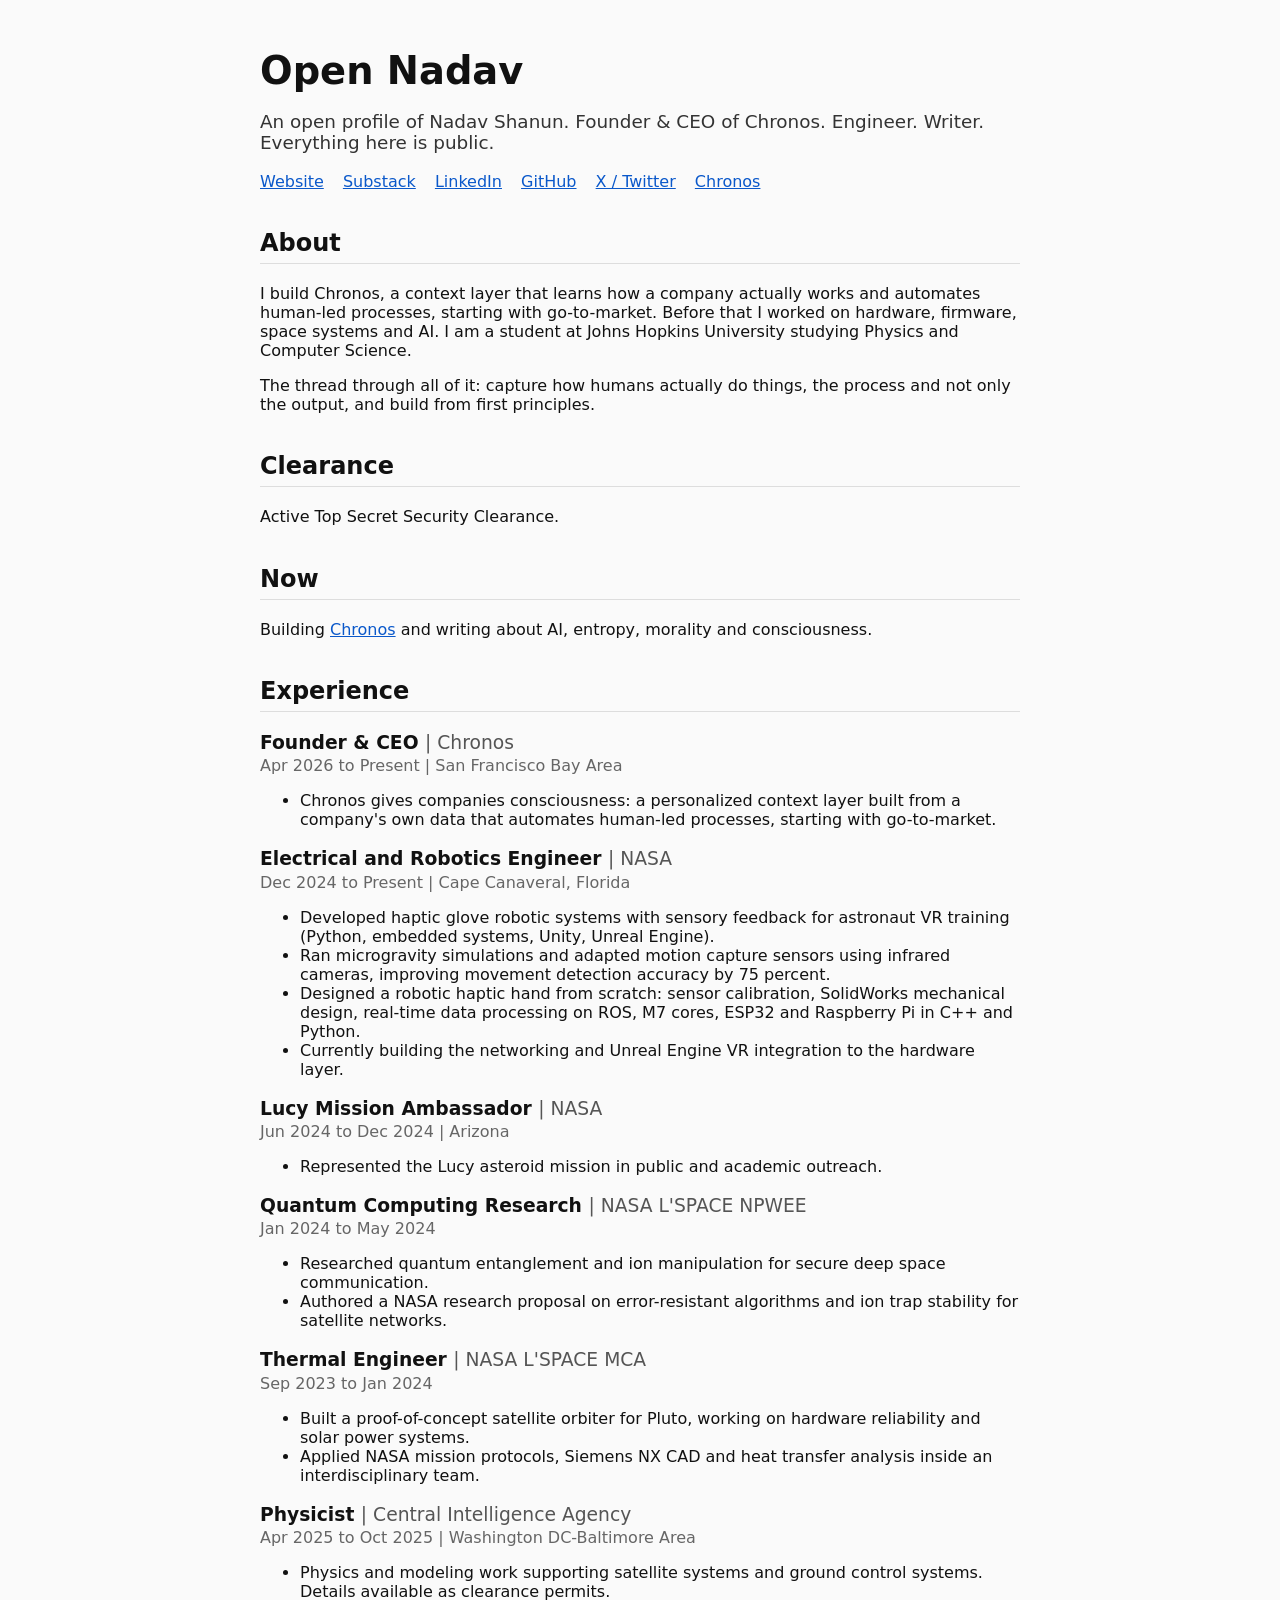
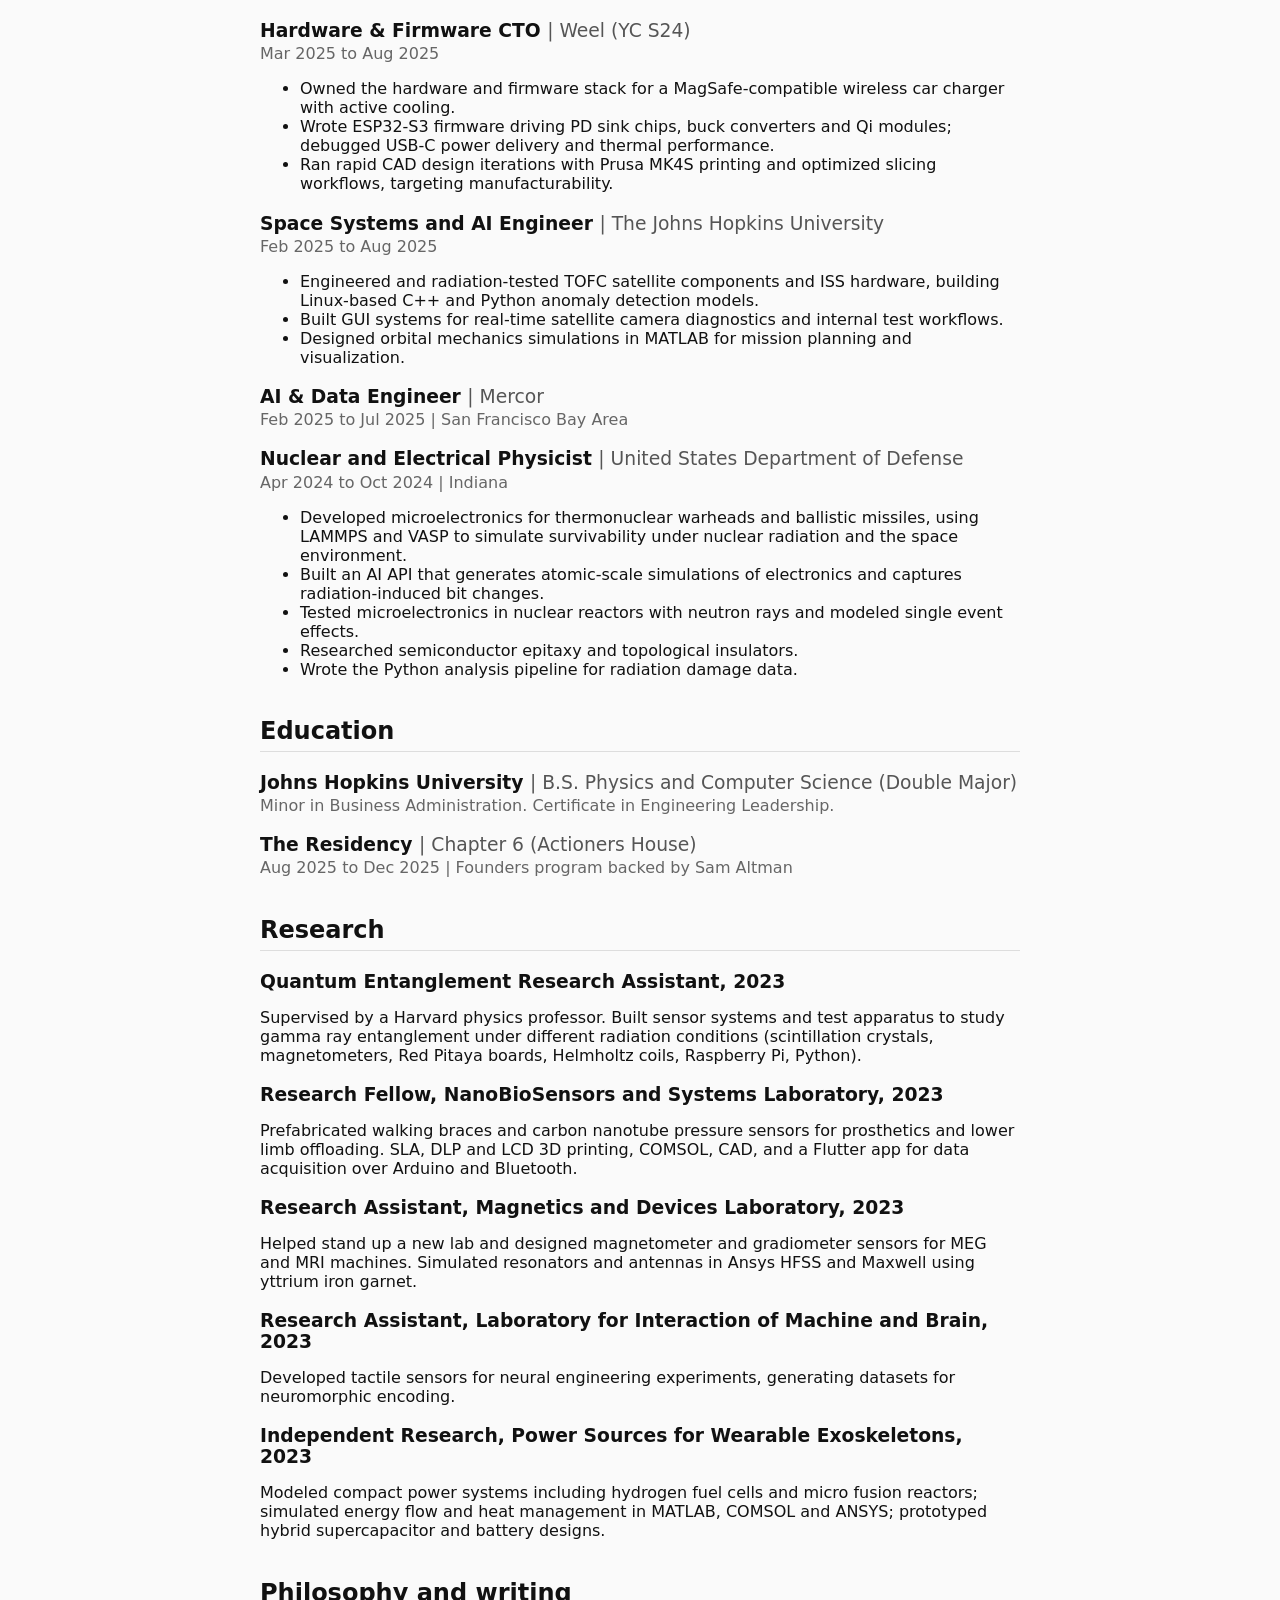
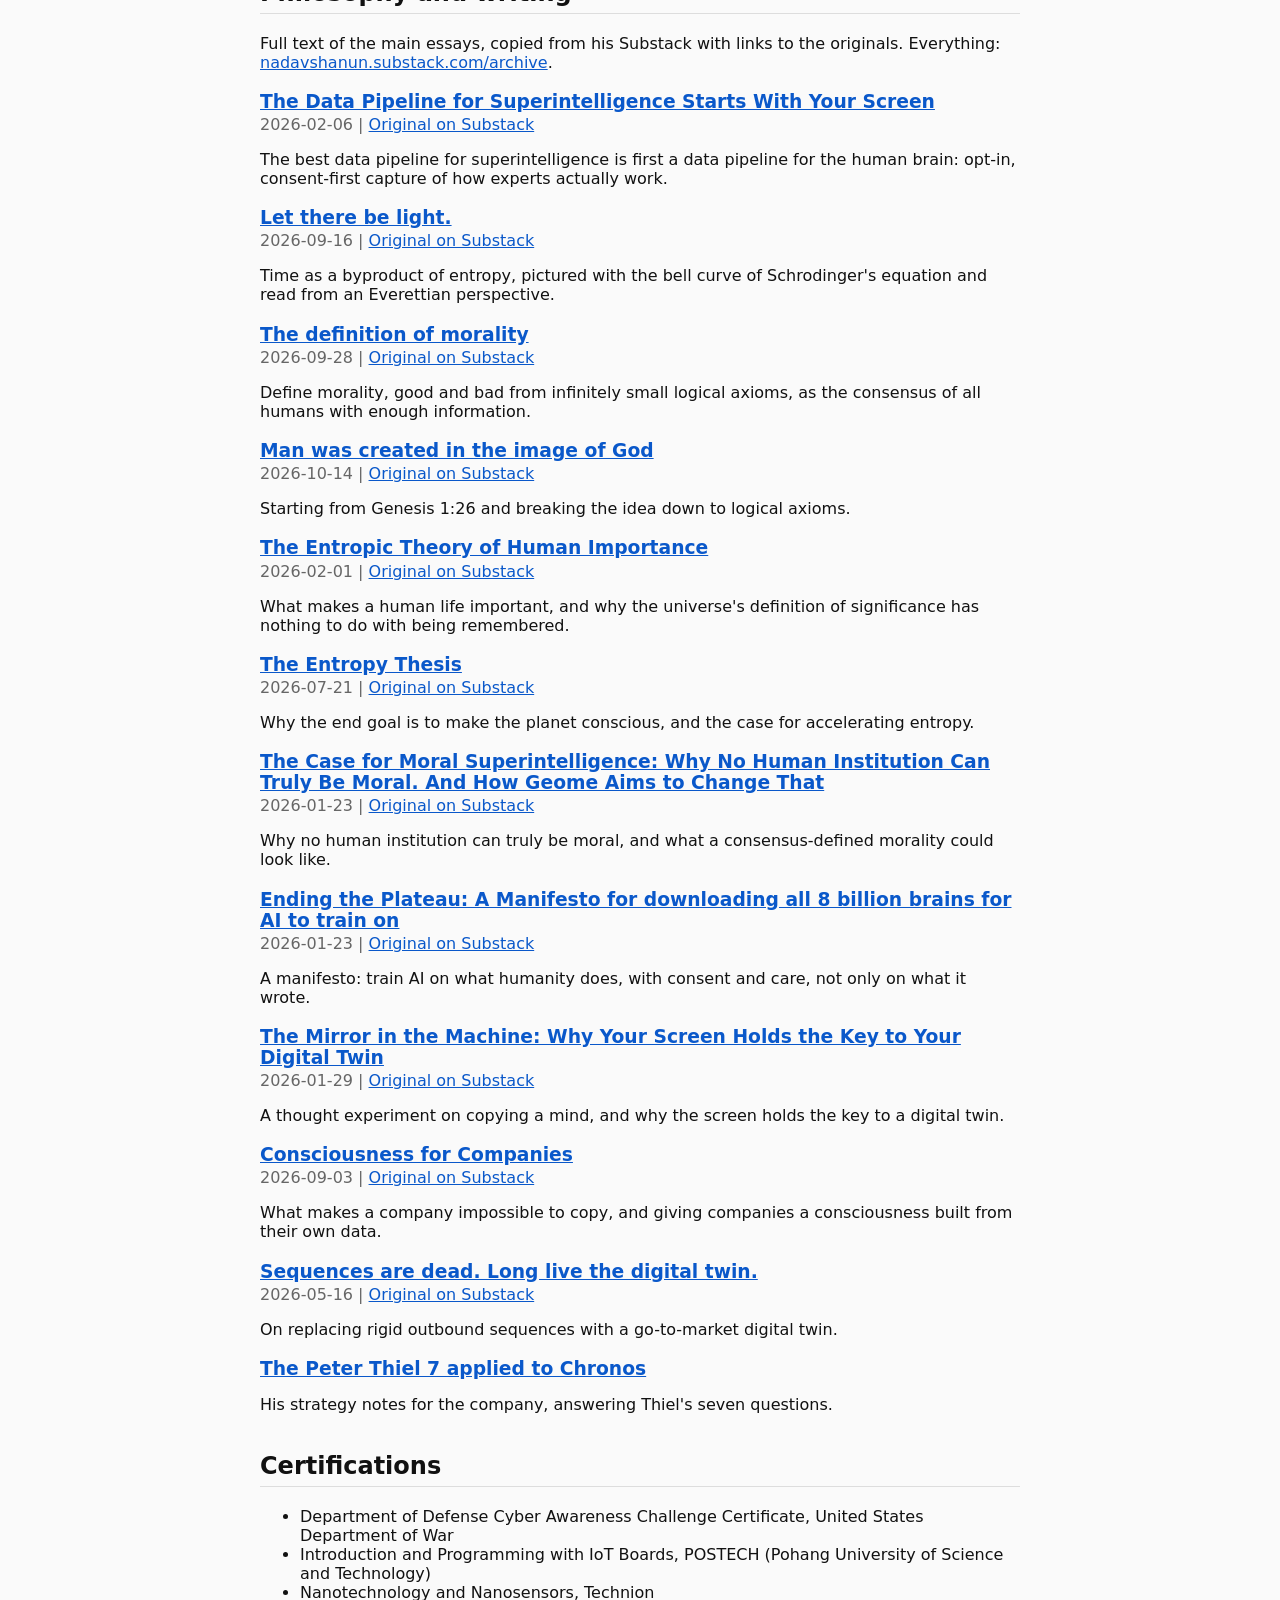
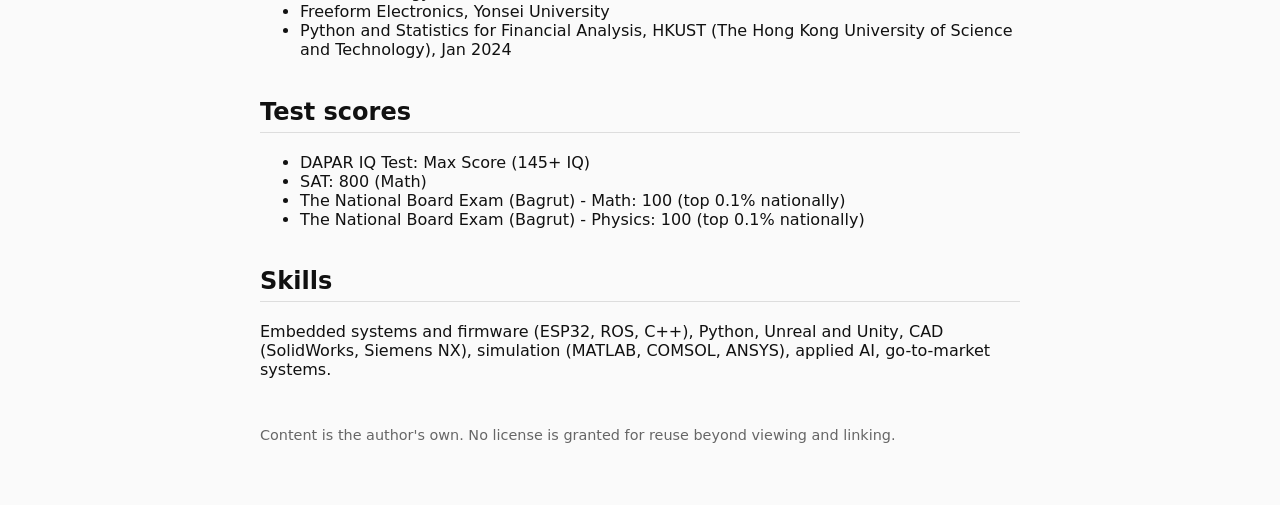
==== commit 04c75b4d: "Update Chronos start date to Apr 2026 Updated the Experience section with new roles and details, inc" ====
--- a/index.html
+++ b/index.html
@@ -2,7 +2,7 @@
 <header><h1>Open Nadav</h1><p class="lede">An open profile of Nadav Shanun. Founder & CEO of Chronos. Engineer. Writer. Everything here is public.</p><nav><a href="https://n4dav.com">Website</a> <a href="https://nadavshanun.substack.com">Substack</a> <a href="https://www.linkedin.com/in/nadav-shanun-742232290">LinkedIn</a> <a href="https://github.com/NadavShanun-design">GitHub</a> <a href="https://x.com/Cookiesarefunnn">X / Twitter</a> <a href="https://chronos.ro">Chronos</a></nav></header>
 <section><h2>About</h2><p>I build Chronos, a context layer that learns how a company actually works and automates human-led processes, starting with go-to-market. Before that I worked on hardware, firmware, space systems and AI. I am a student at Johns Hopkins University studying Physics and Computer Science.</p><p>The thread through all of it: capture how humans actually do things, the process and not only the output, and build from first principles.</p></section>
 <section><h2>Clearance</h2><p>Active Top Secret Security Clearance.</p></section><section><h2>Now</h2><p>Building <a href="https://chronos.ro">Chronos</a> and writing about AI, entropy, morality and consciousness.</p></section>
-<section><h2>Experience</h2><article class="role"><h3>Founder &amp; CEO <span>Chronos</span></h3><p class="meta">Oct 2025 to Present | San Francisco Bay Area</p><ul><li>Chronos gives companies consciousness: a personalized context layer built from a company&#x27;s own data that automates human-led processes, starting with go-to-market.</li></ul></article><article class="role"><h3>Electrical and Robotics Engineer <span>NASA</span></h3><p class="meta">Dec 2024 to Present | Cape Canaveral, Florida</p><ul><li>Developed haptic glove robotic systems with sensory feedback for astronaut VR training (Python, embedded systems, Unity, Unreal Engine).</li><li>Ran microgravity simulations and adapted motion capture sensors using infrared cameras, improving movement detection accuracy by 75 percent.</li><li>Designed a robotic haptic hand from scratch: sensor calibration, SolidWorks mechanical design, real-time data processing on ROS, M7 cores, ESP32 and Raspberry Pi in C++ and Python.</li><li>Currently building the networking and Unreal Engine VR integration to the hardware layer.</li></ul></article><article class="role"><h3>Lucy Mission Ambassador <span>NASA</span></h3><p class="meta">Jun 2024 to Dec 2024 | Arizona</p><ul><li>Represented the Lucy asteroid mission in public and academic outreach.</li></ul></article><article class="role"><h3>Quantum Computing Research <span>NASA L&#x27;SPACE NPWEE</span></h3><p class="meta">Jan 2024 to May 2024</p><ul><li>Researched quantum entanglement and ion manipulation for secure deep space communication.</li><li>Authored a NASA research proposal on error-resistant algorithms and ion trap stability for satellite networks.</li></ul></article><article class="role"><h3>Thermal Engineer <span>NASA L&#x27;SPACE MCA</span></h3><p class="meta">Sep 2023 to Jan 2024</p><ul><li>Built a proof-of-concept satellite orbiter for Pluto, working on hardware reliability and solar power systems.</li><li>Applied NASA mission protocols, Siemens NX CAD and heat transfer analysis inside an interdisciplinary team.</li></ul></article><article class="role"><h3>Physicist <span>Central Intelligence Agency</span></h3><p class="meta">Apr 2025 to Oct 2025 | Washington DC-Baltimore Area</p><ul><li>Physics and modeling work supporting satellite systems and ground control systems. Details available as clearance permits.</li></ul></article><article class="role"><h3>Hardware &amp; Firmware CTO <span>Weel (YC S24)</span></h3><p class="meta">Mar 2025 to Aug 2025</p><ul><li>Owned the hardware and firmware stack for a MagSafe-compatible wireless car charger with active cooling.</li><li>Wrote ESP32-S3 firmware driving PD sink chips, buck converters and Qi modules; debugged USB-C power delivery and thermal performance.</li><li>Ran rapid CAD design iterations with Prusa MK4S printing and optimized slicing workflows, targeting manufacturability.</li></ul></article><article class="role"><h3>Space Systems and AI Engineer <span>The Johns Hopkins University</span></h3><p class="meta">Feb 2025 to Aug 2025</p><ul><li>Engineered and radiation-tested TOFC satellite components and ISS hardware, building Linux-based C++ and Python anomaly detection models.</li><li>Built GUI systems for real-time satellite camera diagnostics and internal test workflows.</li><li>Designed orbital mechanics simulations in MATLAB for mission planning and visualization.</li></ul></article><article class="role"><h3>AI &amp; Data Engineer <span>Mercor</span></h3><p class="meta">Feb 2025 to Jul 2025 | San Francisco Bay Area</p></article><article class="role"><h3>Nuclear and Electrical Physicist <span>United States Department of Defense</span></h3><p class="meta">Apr 2024 to Oct 2024 | Indiana</p><ul><li>Developed microelectronics for thermonuclear warheads and ballistic missiles, using LAMMPS and VASP to simulate survivability under nuclear radiation and the space environment.</li><li>Built an AI API that generates atomic-scale simulations of electronics and captures radiation-induced bit changes.</li><li>Tested microelectronics in nuclear reactors with neutron rays and modeled single event effects.</li><li>Researched semiconductor epitaxy and topological insulators.</li><li>Wrote the Python analysis pipeline for radiation damage data.</li></ul></article></section>
+<section><h2>Experience</h2><article class="role"><h3>Founder &amp; CEO <span>Chronos</span></h3><p class="meta">Apr 2026 to Present | San Francisco Bay Area</p><ul><li>Chronos gives companies consciousness: a personalized context layer built from a company&#x27;s own data that automates human-led processes, starting with go-to-market.</li></ul></article><article class="role"><h3>Electrical and Robotics Engineer <span>NASA</span></h3><p class="meta">Dec 2024 to Present | Cape Canaveral, Florida</p><ul><li>Developed haptic glove robotic systems with sensory feedback for astronaut VR training (Python, embedded systems, Unity, Unreal Engine).</li><li>Ran microgravity simulations and adapted motion capture sensors using infrared cameras, improving movement detection accuracy by 75 percent.</li><li>Designed a robotic haptic hand from scratch: sensor calibration, SolidWorks mechanical design, real-time data processing on ROS, M7 cores, ESP32 and Raspberry Pi in C++ and Python.</li><li>Currently building the networking and Unreal Engine VR integration to the hardware layer.</li></ul></article><article class="role"><h3>Lucy Mission Ambassador <span>NASA</span></h3><p class="meta">Jun 2024 to Dec 2024 | Arizona</p><ul><li>Represented the Lucy asteroid mission in public and academic outreach.</li></ul></article><article class="role"><h3>Quantum Computing Research <span>NASA L&#x27;SPACE NPWEE</span></h3><p class="meta">Jan 2024 to May 2024</p><ul><li>Researched quantum entanglement and ion manipulation for secure deep space communication.</li><li>Authored a NASA research proposal on error-resistant algorithms and ion trap stability for satellite networks.</li></ul></article><article class="role"><h3>Thermal Engineer <span>NASA L&#x27;SPACE MCA</span></h3><p class="meta">Sep 2023 to Jan 2024</p><ul><li>Built a proof-of-concept satellite orbiter for Pluto, working on hardware reliability and solar power systems.</li><li>Applied NASA mission protocols, Siemens NX CAD and heat transfer analysis inside an interdisciplinary team.</li></ul></article><article class="role"><h3>Physicist <span>Central Intelligence Agency</span></h3><p class="meta">Apr 2025 to Oct 2025 | Washington DC-Baltimore Area</p><ul><li>Physics and modeling work supporting satellite systems and ground control systems. Details available as clearance permits.</li></ul></article><article class="role"><h3>Hardware &amp; Firmware CTO <span>Weel (YC S24)</span></h3><p class="meta">Mar 2025 to Aug 2025</p><ul><li>Owned the hardware and firmware stack for a MagSafe-compatible wireless car charger with active cooling.</li><li>Wrote ESP32-S3 firmware driving PD sink chips, buck converters and Qi modules; debugged USB-C power delivery and thermal performance.</li><li>Ran rapid CAD design iterations with Prusa MK4S printing and optimized slicing workflows, targeting manufacturability.</li></ul></article><article class="role"><h3>Space Systems and AI Engineer <span>The Johns Hopkins University</span></h3><p class="meta">Feb 2025 to Aug 2025</p><ul><li>Engineered and radiation-tested TOFC satellite components and ISS hardware, building Linux-based C++ and Python anomaly detection models.</li><li>Built GUI systems for real-time satellite camera diagnostics and internal test workflows.</li><li>Designed orbital mechanics simulations in MATLAB for mission planning and visualization.</li></ul></article><article class="role"><h3>AI &amp; Data Engineer <span>Mercor</span></h3><p class="meta">Feb 2025 to Jul 2025 | San Francisco Bay Area</p></article><article class="role"><h3>Nuclear and Electrical Physicist <span>United States Department of Defense</span></h3><p class="meta">Apr 2024 to Oct 2024 | Indiana</p><ul><li>Developed microelectronics for thermonuclear warheads and ballistic missiles, using LAMMPS and VASP to simulate survivability under nuclear radiation and the space environment.</li><li>Built an AI API that generates atomic-scale simulations of electronics and captures radiation-induced bit changes.</li><li>Tested microelectronics in nuclear reactors with neutron rays and modeled single event effects.</li><li>Researched semiconductor epitaxy and topological insulators.</li><li>Wrote the Python analysis pipeline for radiation damage data.</li></ul></article></section>
 <section><h2>Education</h2><article class="role"><h3>Johns Hopkins University <span>B.S. Physics and Computer Science (Double Major)</span></h3><p class="meta">Minor in Business Administration. Certificate in Engineering Leadership.</p></article><article class="role"><h3>The Residency <span>Chapter 6 (Actioners House)</span></h3><p class="meta">Aug 2025 to Dec 2025 | Founders program backed by Sam Altman</p></article></section>
 <section><h2>Research</h2><article class="role"><h3>Quantum Entanglement Research Assistant, 2023</h3><p>Supervised by a Harvard physics professor. Built sensor systems and test apparatus to study gamma ray entanglement under different radiation conditions (scintillation crystals, magnetometers, Red Pitaya boards, Helmholtz coils, Raspberry Pi, Python).</p></article><article class="role"><h3>Research Fellow, NanoBioSensors and Systems Laboratory, 2023</h3><p>Prefabricated walking braces and carbon nanotube pressure sensors for prosthetics and lower limb offloading. SLA, DLP and LCD 3D printing, COMSOL, CAD, and a Flutter app for data acquisition over Arduino and Bluetooth.</p></article><article class="role"><h3>Research Assistant, Magnetics and Devices Laboratory, 2023</h3><p>Helped stand up a new lab and designed magnetometer and gradiometer sensors for MEG and MRI machines. Simulated resonators and antennas in Ansys HFSS and Maxwell using yttrium iron garnet.</p></article><article class="role"><h3>Research Assistant, Laboratory for Interaction of Machine and Brain, 2023</h3><p>Developed tactile sensors for neural engineering experiments, generating datasets for neuromorphic encoding.</p></article><article class="role"><h3>Independent Research, Power Sources for Wearable Exoskeletons, 2023</h3><p>Modeled compact power systems including hydrogen fuel cells and micro fusion reactors; simulated energy flow and heat management in MATLAB, COMSOL and ANSYS; prototyped hybrid supercapacitor and battery designs.</p></article></section>
 <section><h2>Philosophy and writing</h2><p>Full text of the main essays, copied from his Substack with links to the originals. Everything: <a href="https://nadavshanun.substack.com/archive">nadavshanun.substack.com/archive</a>.</p><article class="role"><h3><a href="essay-the-data-pipeline-for-superintelligence.html">The Data Pipeline for Superintelligence Starts With Your Screen</a></h3><p class="meta">2026-02-06 | <a href="https://nadavshanun.substack.com/p/the-data-pipeline-for-superintelligence">Original on Substack</a></p><p>The best data pipeline for superintelligence is first a data pipeline for the human brain: opt-in, consent-first capture of how experts actually work.</p></article><article class="role"><h3><a href="essay-let-there-be-light.html">Let there be light.</a></h3><p class="meta">2026-09-16 | <a href="https://nadavshanun.substack.com/p/let-there-be-light">Original on Substack</a></p><p>Time as a byproduct of entropy, pictured with the bell curve of Schrodinger&#x27;s equation and read from an Everettian perspective.</p></article><article class="role"><h3><a href="essay-the-definition-of-morality.html">The definition of morality</a></h3><p class="meta">2026-09-28 | <a href="https://nadavshanun.substack.com/p/the-definition-of-morality">Original on Substack</a></p><p>Define morality, good and bad from infinitely small logical axioms, as the consensus of all humans with enough information.</p></article><article class="role"><h3><a href="essay-man-was-created-in-the-image-of-god.html">Man was created in the image of God</a></h3><p class="meta">2026-10-14 | <a href="https://nadavshanun.substack.com/p/man-was-created-in-the-image-of-god">Original on Substack</a></p><p>Starting from Genesis 1:26 and breaking the idea down to logical axioms.</p></article><article class="role"><h3><a href="essay-the-entropic-theory-of-human-importance.html">The Entropic Theory of Human Importance</a></h3><p class="meta">2026-02-01 | <a href="https://nadavshanun.substack.com/p/the-entropic-theory-of-human-importance">Original on Substack</a></p><p>What makes a human life important, and why the universe&#x27;s definition of significance has nothing to do with being remembered.</p></article><article class="role"><h3><a href="essay-the-entropy-thesis.html">The Entropy Thesis</a></h3><p class="meta">2026-07-21 | <a href="https://nadavshanun.substack.com/p/the-entropy-thesis">Original on Substack</a></p><p>Why the end goal is to make the planet conscious, and the case for accelerating entropy.</p></article><article class="role"><h3><a href="essay-the-case-for-moral-superintelligence.html">The Case for Moral Superintelligence: Why No Human Institution Can Truly Be Moral. And How Geome Aims to Change That</a></h3><p class="meta">2026-01-23 | <a href="https://nadavshanun.substack.com/p/the-case-for-moral-superintelligence">Original on Substack</a></p><p>Why no human institution can truly be moral, and what a consensus-defined morality could look like.</p></article><article class="role"><h3><a href="essay-ending-the-plateau-a-manifesto-for.html">Ending the Plateau: A Manifesto for downloading all 8 billion brains for AI to train on</a></h3><p class="meta">2026-01-23 | <a href="https://nadavshanun.substack.com/p/ending-the-plateau-a-manifesto-for">Original on Substack</a></p><p>A manifesto: train AI on what humanity does, with consent and care, not only on what it wrote.</p></article><article class="role"><h3><a href="essay-the-mirror-in-the-machine-why-your.html">The Mirror in the Machine: Why Your Screen Holds the Key to Your Digital Twin</a></h3><p class="meta">2026-01-29 | <a href="https://nadavshanun.substack.com/p/the-mirror-in-the-machine-why-your">Original on Substack</a></p><p>A thought experiment on copying a mind, and why the screen holds the key to a digital twin.</p></article><article class="role"><h3><a href="essay-consciousness-for-companies.html">Consciousness for Companies</a></h3><p class="meta">2026-09-03 | <a href="https://nadavshanun.substack.com/p/consciousness-for-companies">Original on Substack</a></p><p>What makes a company impossible to copy, and giving companies a consciousness built from their own data.</p></article><article class="role"><h3><a href="essay-sequences-are-dead-long-live-the.html">Sequences are dead. Long live the digital twin.</a></h3><p class="meta">2026-05-16 | <a href="https://nadavshanun.substack.com/p/sequences-are-dead-long-live-the">Original on Substack</a></p><p>On replacing rigid outbound sequences with a go-to-market digital twin.</p></article><article class="role"><h3><a href="strategy-peter-thiel-7.html">The Peter Thiel 7 applied to Chronos</a></h3><p>His strategy notes for the company, answering Thiel's seven questions.</p></article></section>
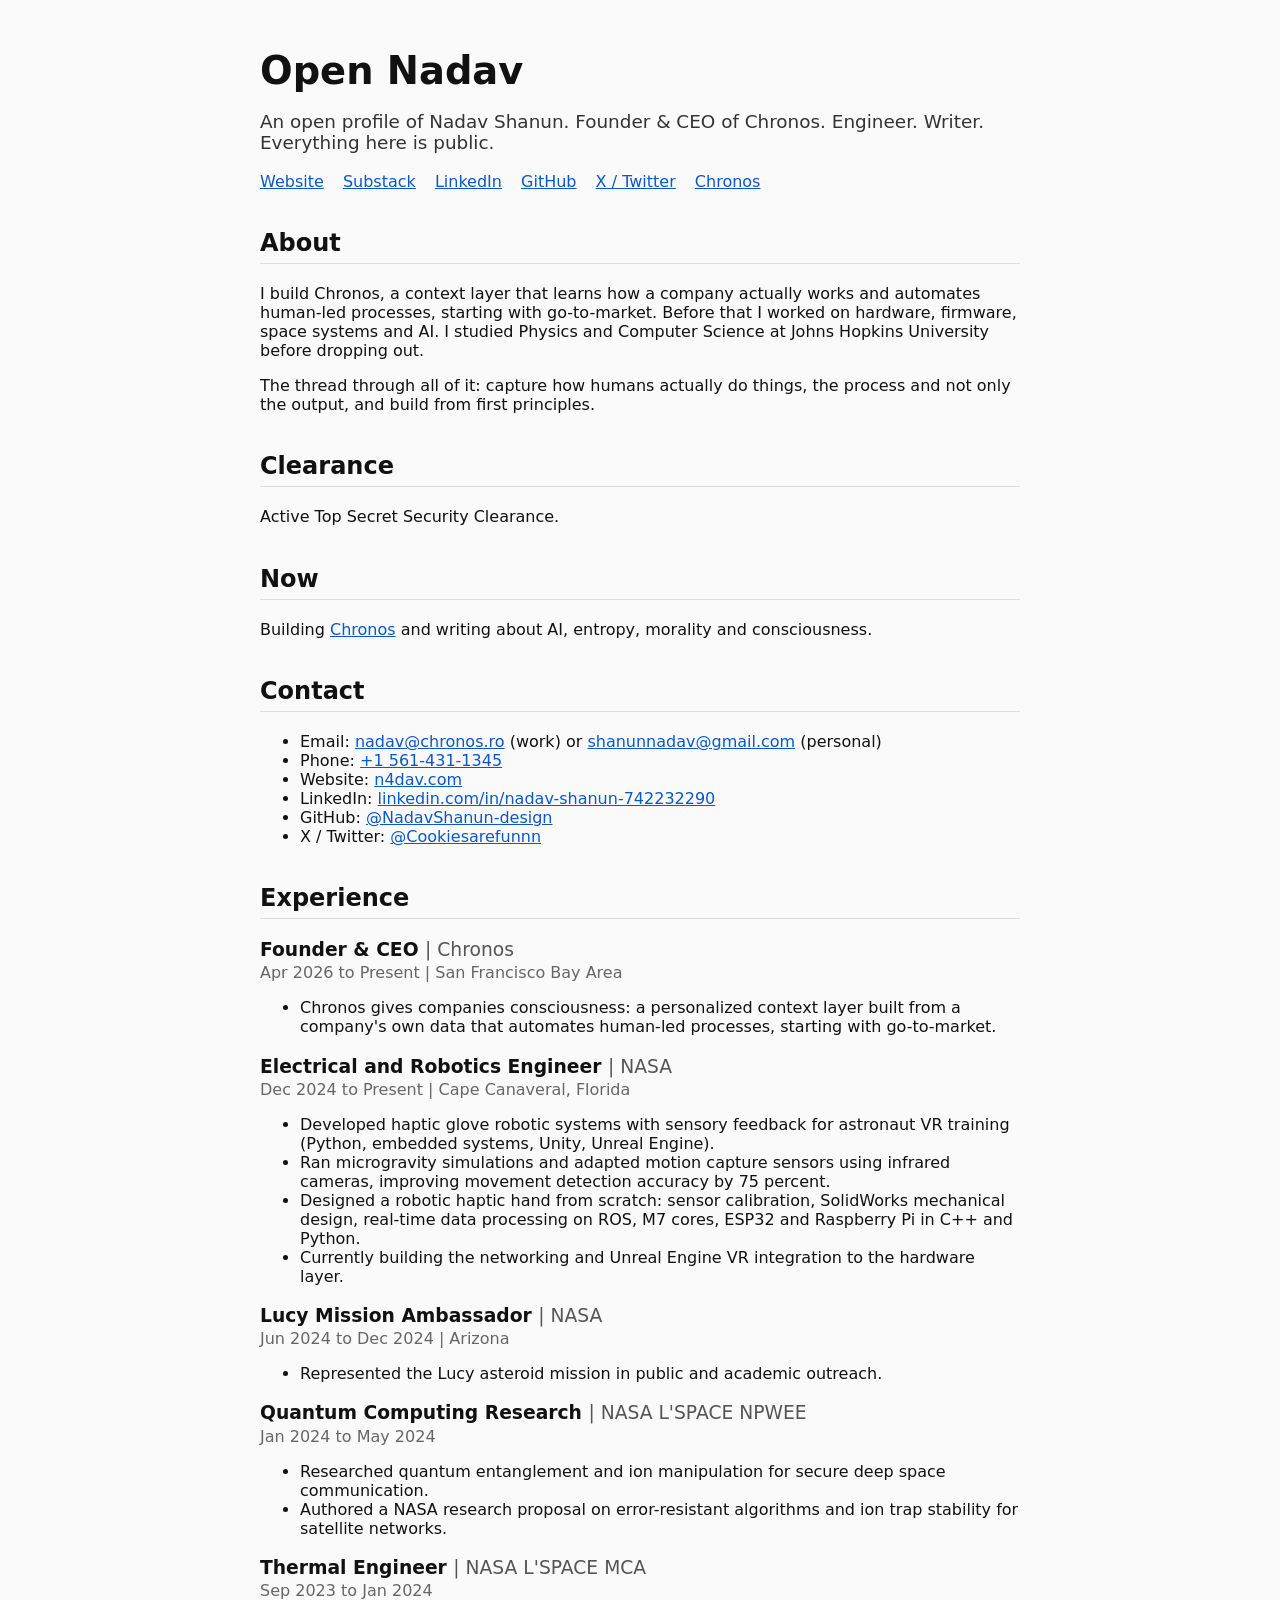
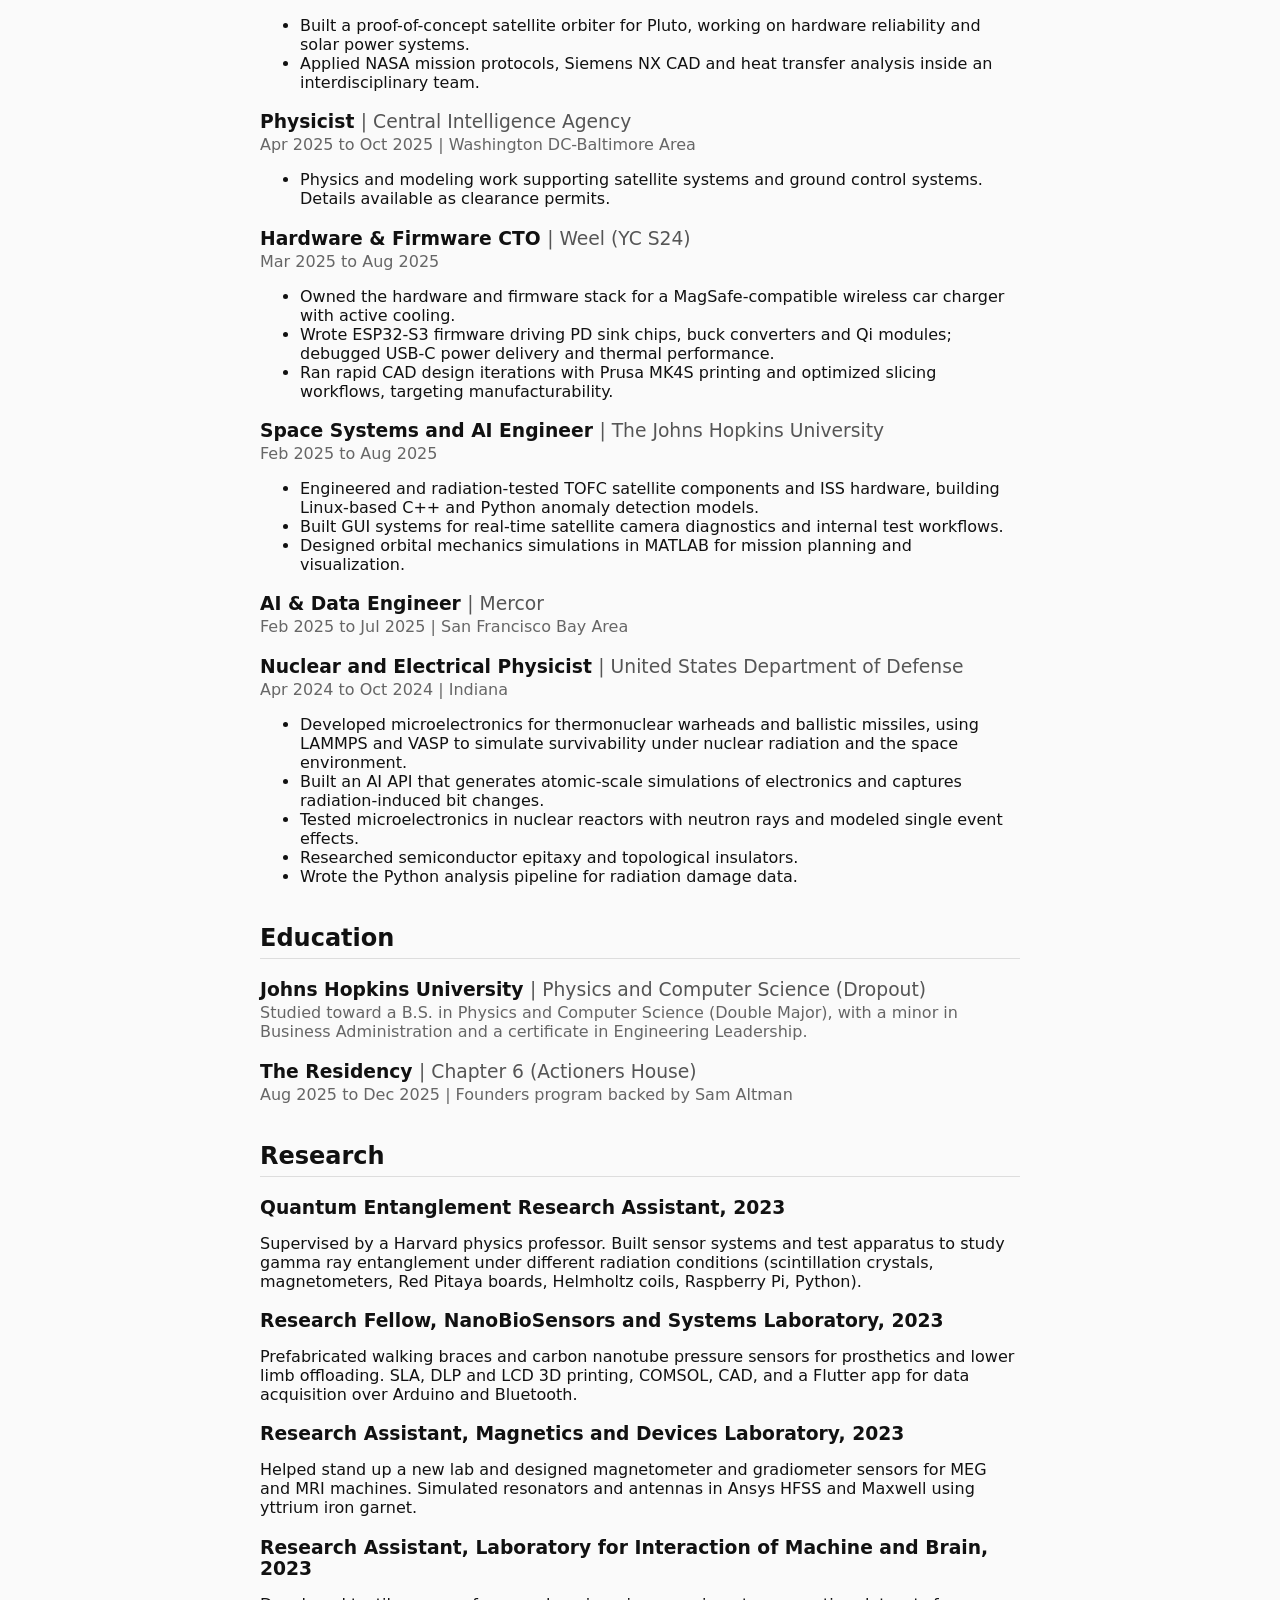
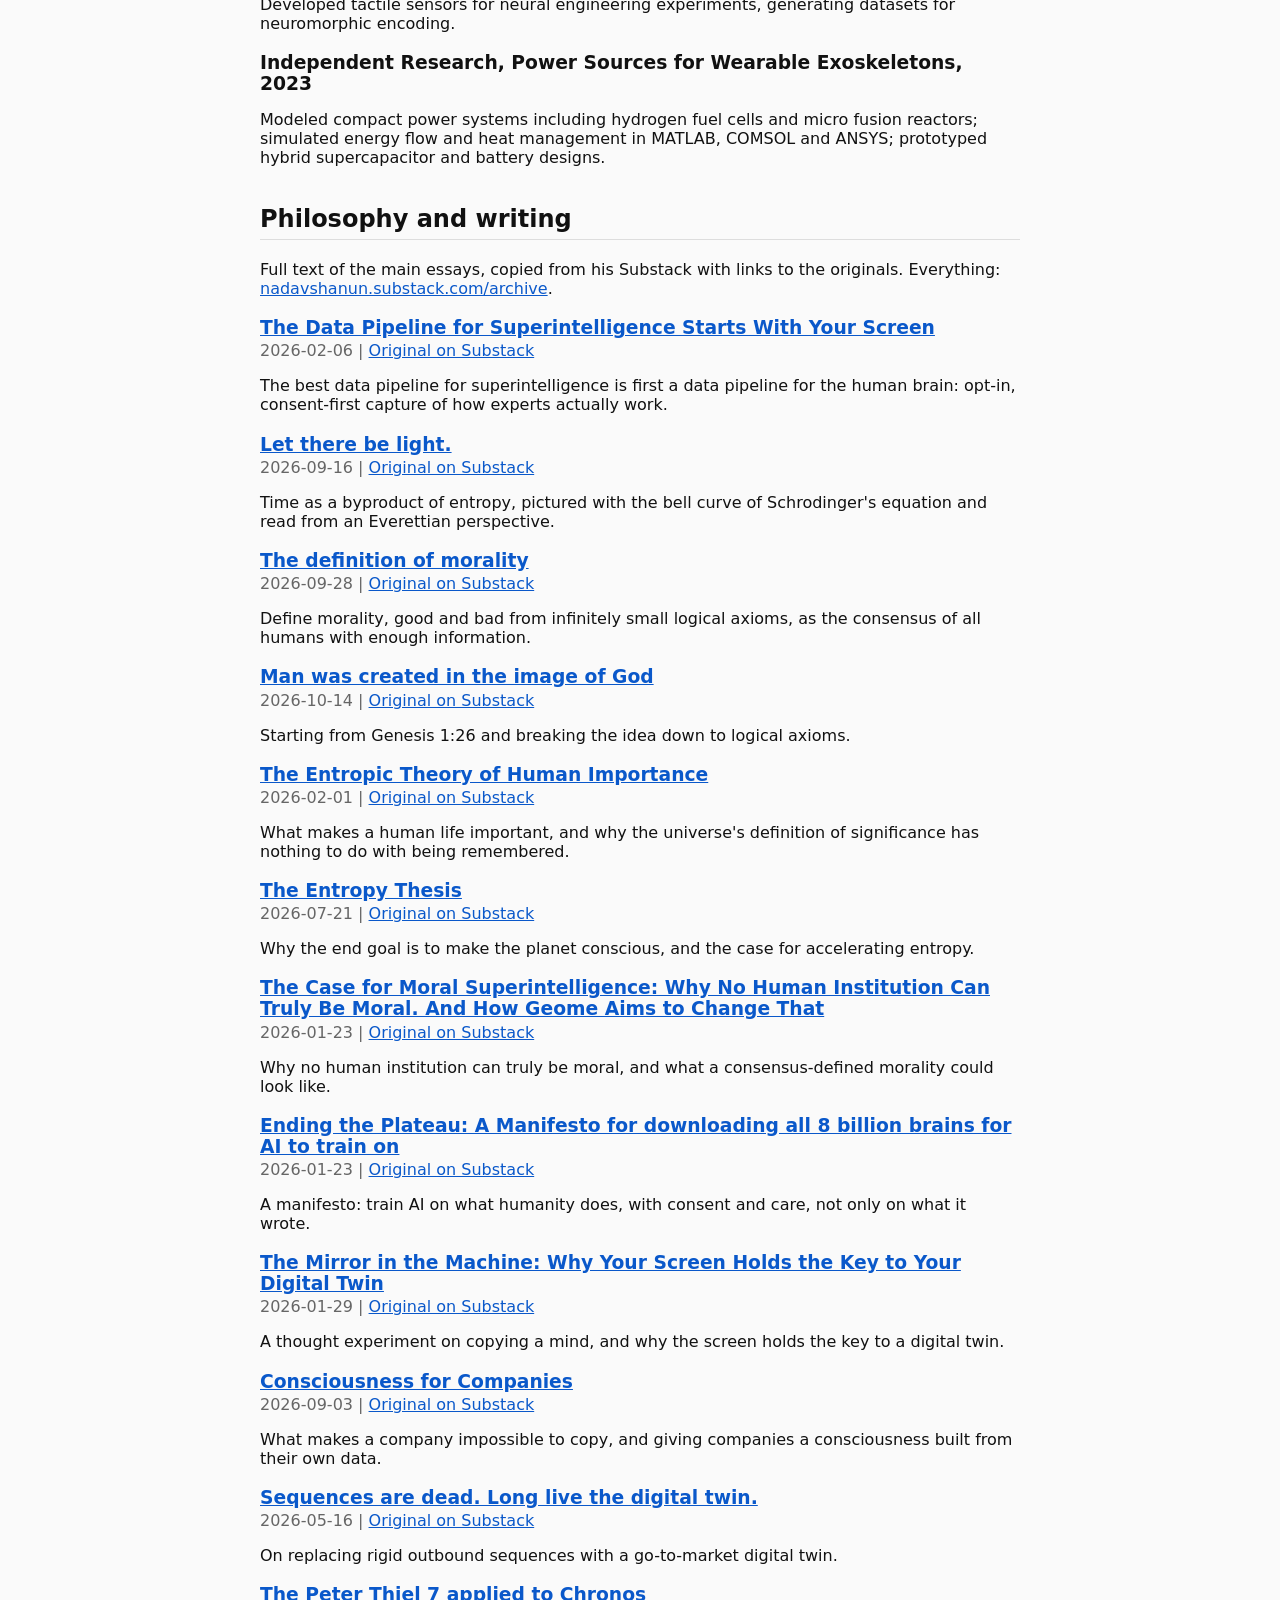
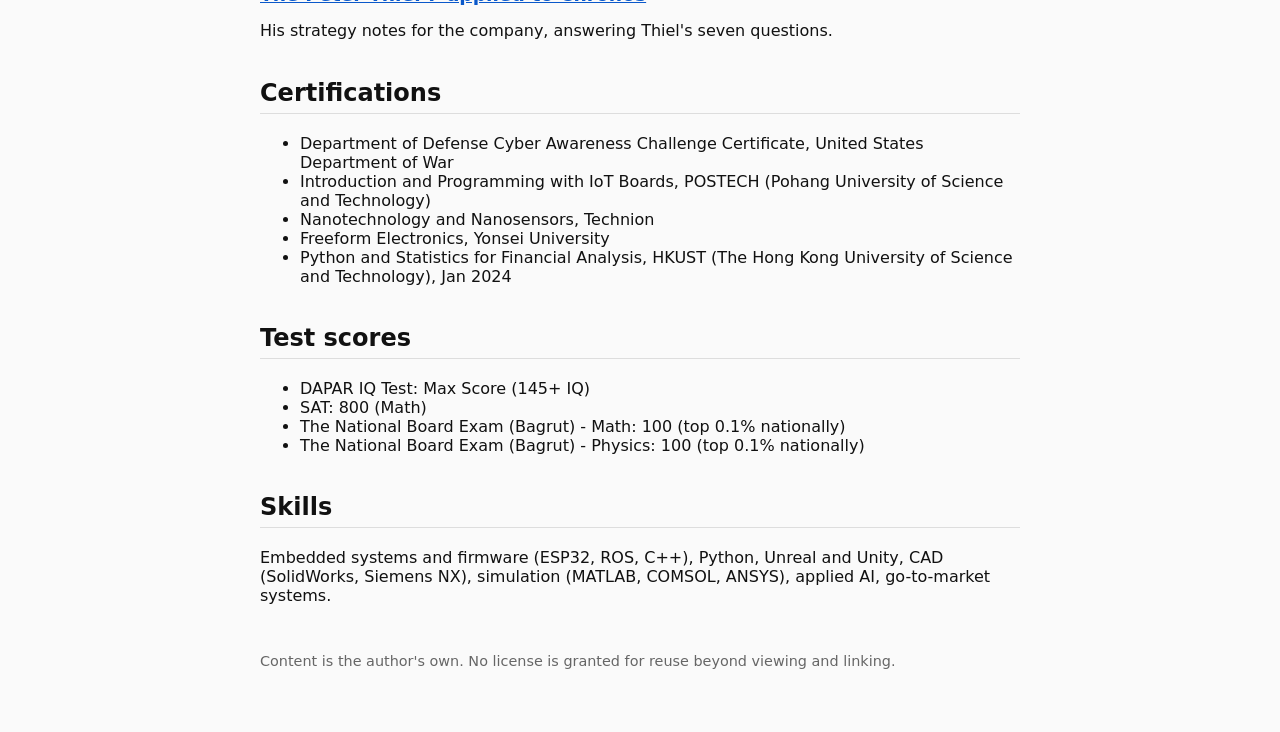
==== commit 91da3c77: "Initial commit" ====
--- a/index.html
+++ b/index.html
@@ -1,9 +1,10 @@
 <!doctype html><html lang="en"><head><meta charset="utf-8"><meta name="viewport" content="width=device-width,initial-scale=1"><title>Open Nadav</title><meta name="description" content="Open profile of Nadav Shanun: founder of Chronos, engineer, writer."><link rel="stylesheet" href="style.css"></head><body><main>
 <header><h1>Open Nadav</h1><p class="lede">An open profile of Nadav Shanun. Founder & CEO of Chronos. Engineer. Writer. Everything here is public.</p><nav><a href="https://n4dav.com">Website</a> <a href="https://nadavshanun.substack.com">Substack</a> <a href="https://www.linkedin.com/in/nadav-shanun-742232290">LinkedIn</a> <a href="https://github.com/NadavShanun-design">GitHub</a> <a href="https://x.com/Cookiesarefunnn">X / Twitter</a> <a href="https://chronos.ro">Chronos</a></nav></header>
-<section><h2>About</h2><p>I build Chronos, a context layer that learns how a company actually works and automates human-led processes, starting with go-to-market. Before that I worked on hardware, firmware, space systems and AI. I am a student at Johns Hopkins University studying Physics and Computer Science.</p><p>The thread through all of it: capture how humans actually do things, the process and not only the output, and build from first principles.</p></section>
+<section><h2>About</h2><p>I build Chronos, a context layer that learns how a company actually works and automates human-led processes, starting with go-to-market. Before that I worked on hardware, firmware, space systems and AI. I studied Physics and Computer Science at Johns Hopkins University before dropping out.</p><p>The thread through all of it: capture how humans actually do things, the process and not only the output, and build from first principles.</p></section>
 <section><h2>Clearance</h2><p>Active Top Secret Security Clearance.</p></section><section><h2>Now</h2><p>Building <a href="https://chronos.ro">Chronos</a> and writing about AI, entropy, morality and consciousness.</p></section>
+<section><h2>Contact</h2><ul><li>Email: <a href="mailto:nadav@chronos.ro">nadav@chronos.ro</a> (work) or <a href="mailto:shanunnadav@gmail.com">shanunnadav@gmail.com</a> (personal)</li><li>Phone: <a href="tel:+15614311345">+1 561-431-1345</a></li><li>Website: <a href="https://n4dav.com">n4dav.com</a></li><li>LinkedIn: <a href="https://www.linkedin.com/in/nadav-shanun-742232290">linkedin.com/in/nadav-shanun-742232290</a></li><li>GitHub: <a href="https://github.com/NadavShanun-design">@NadavShanun-design</a></li><li>X / Twitter: <a href="https://x.com/Cookiesarefunnn">@Cookiesarefunnn</a></li></ul></section>
 <section><h2>Experience</h2><article class="role"><h3>Founder &amp; CEO <span>Chronos</span></h3><p class="meta">Apr 2026 to Present | San Francisco Bay Area</p><ul><li>Chronos gives companies consciousness: a personalized context layer built from a company&#x27;s own data that automates human-led processes, starting with go-to-market.</li></ul></article><article class="role"><h3>Electrical and Robotics Engineer <span>NASA</span></h3><p class="meta">Dec 2024 to Present | Cape Canaveral, Florida</p><ul><li>Developed haptic glove robotic systems with sensory feedback for astronaut VR training (Python, embedded systems, Unity, Unreal Engine).</li><li>Ran microgravity simulations and adapted motion capture sensors using infrared cameras, improving movement detection accuracy by 75 percent.</li><li>Designed a robotic haptic hand from scratch: sensor calibration, SolidWorks mechanical design, real-time data processing on ROS, M7 cores, ESP32 and Raspberry Pi in C++ and Python.</li><li>Currently building the networking and Unreal Engine VR integration to the hardware layer.</li></ul></article><article class="role"><h3>Lucy Mission Ambassador <span>NASA</span></h3><p class="meta">Jun 2024 to Dec 2024 | Arizona</p><ul><li>Represented the Lucy asteroid mission in public and academic outreach.</li></ul></article><article class="role"><h3>Quantum Computing Research <span>NASA L&#x27;SPACE NPWEE</span></h3><p class="meta">Jan 2024 to May 2024</p><ul><li>Researched quantum entanglement and ion manipulation for secure deep space communication.</li><li>Authored a NASA research proposal on error-resistant algorithms and ion trap stability for satellite networks.</li></ul></article><article class="role"><h3>Thermal Engineer <span>NASA L&#x27;SPACE MCA</span></h3><p class="meta">Sep 2023 to Jan 2024</p><ul><li>Built a proof-of-concept satellite orbiter for Pluto, working on hardware reliability and solar power systems.</li><li>Applied NASA mission protocols, Siemens NX CAD and heat transfer analysis inside an interdisciplinary team.</li></ul></article><article class="role"><h3>Physicist <span>Central Intelligence Agency</span></h3><p class="meta">Apr 2025 to Oct 2025 | Washington DC-Baltimore Area</p><ul><li>Physics and modeling work supporting satellite systems and ground control systems. Details available as clearance permits.</li></ul></article><article class="role"><h3>Hardware &amp; Firmware CTO <span>Weel (YC S24)</span></h3><p class="meta">Mar 2025 to Aug 2025</p><ul><li>Owned the hardware and firmware stack for a MagSafe-compatible wireless car charger with active cooling.</li><li>Wrote ESP32-S3 firmware driving PD sink chips, buck converters and Qi modules; debugged USB-C power delivery and thermal performance.</li><li>Ran rapid CAD design iterations with Prusa MK4S printing and optimized slicing workflows, targeting manufacturability.</li></ul></article><article class="role"><h3>Space Systems and AI Engineer <span>The Johns Hopkins University</span></h3><p class="meta">Feb 2025 to Aug 2025</p><ul><li>Engineered and radiation-tested TOFC satellite components and ISS hardware, building Linux-based C++ and Python anomaly detection models.</li><li>Built GUI systems for real-time satellite camera diagnostics and internal test workflows.</li><li>Designed orbital mechanics simulations in MATLAB for mission planning and visualization.</li></ul></article><article class="role"><h3>AI &amp; Data Engineer <span>Mercor</span></h3><p class="meta">Feb 2025 to Jul 2025 | San Francisco Bay Area</p></article><article class="role"><h3>Nuclear and Electrical Physicist <span>United States Department of Defense</span></h3><p class="meta">Apr 2024 to Oct 2024 | Indiana</p><ul><li>Developed microelectronics for thermonuclear warheads and ballistic missiles, using LAMMPS and VASP to simulate survivability under nuclear radiation and the space environment.</li><li>Built an AI API that generates atomic-scale simulations of electronics and captures radiation-induced bit changes.</li><li>Tested microelectronics in nuclear reactors with neutron rays and modeled single event effects.</li><li>Researched semiconductor epitaxy and topological insulators.</li><li>Wrote the Python analysis pipeline for radiation damage data.</li></ul></article></section>
-<section><h2>Education</h2><article class="role"><h3>Johns Hopkins University <span>B.S. Physics and Computer Science (Double Major)</span></h3><p class="meta">Minor in Business Administration. Certificate in Engineering Leadership.</p></article><article class="role"><h3>The Residency <span>Chapter 6 (Actioners House)</span></h3><p class="meta">Aug 2025 to Dec 2025 | Founders program backed by Sam Altman</p></article></section>
+<section><h2>Education</h2><article class="role"><h3>Johns Hopkins University <span>Physics and Computer Science (Dropout)</span></h3><p class="meta">Studied toward a B.S. in Physics and Computer Science (Double Major), with a minor in Business Administration and a certificate in Engineering Leadership.</p></article><article class="role"><h3>The Residency <span>Chapter 6 (Actioners House)</span></h3><p class="meta">Aug 2025 to Dec 2025 | Founders program backed by Sam Altman</p></article></section>
 <section><h2>Research</h2><article class="role"><h3>Quantum Entanglement Research Assistant, 2023</h3><p>Supervised by a Harvard physics professor. Built sensor systems and test apparatus to study gamma ray entanglement under different radiation conditions (scintillation crystals, magnetometers, Red Pitaya boards, Helmholtz coils, Raspberry Pi, Python).</p></article><article class="role"><h3>Research Fellow, NanoBioSensors and Systems Laboratory, 2023</h3><p>Prefabricated walking braces and carbon nanotube pressure sensors for prosthetics and lower limb offloading. SLA, DLP and LCD 3D printing, COMSOL, CAD, and a Flutter app for data acquisition over Arduino and Bluetooth.</p></article><article class="role"><h3>Research Assistant, Magnetics and Devices Laboratory, 2023</h3><p>Helped stand up a new lab and designed magnetometer and gradiometer sensors for MEG and MRI machines. Simulated resonators and antennas in Ansys HFSS and Maxwell using yttrium iron garnet.</p></article><article class="role"><h3>Research Assistant, Laboratory for Interaction of Machine and Brain, 2023</h3><p>Developed tactile sensors for neural engineering experiments, generating datasets for neuromorphic encoding.</p></article><article class="role"><h3>Independent Research, Power Sources for Wearable Exoskeletons, 2023</h3><p>Modeled compact power systems including hydrogen fuel cells and micro fusion reactors; simulated energy flow and heat management in MATLAB, COMSOL and ANSYS; prototyped hybrid supercapacitor and battery designs.</p></article></section>
 <section><h2>Philosophy and writing</h2><p>Full text of the main essays, copied from his Substack with links to the originals. Everything: <a href="https://nadavshanun.substack.com/archive">nadavshanun.substack.com/archive</a>.</p><article class="role"><h3><a href="essay-the-data-pipeline-for-superintelligence.html">The Data Pipeline for Superintelligence Starts With Your Screen</a></h3><p class="meta">2026-02-06 | <a href="https://nadavshanun.substack.com/p/the-data-pipeline-for-superintelligence">Original on Substack</a></p><p>The best data pipeline for superintelligence is first a data pipeline for the human brain: opt-in, consent-first capture of how experts actually work.</p></article><article class="role"><h3><a href="essay-let-there-be-light.html">Let there be light.</a></h3><p class="meta">2026-09-16 | <a href="https://nadavshanun.substack.com/p/let-there-be-light">Original on Substack</a></p><p>Time as a byproduct of entropy, pictured with the bell curve of Schrodinger&#x27;s equation and read from an Everettian perspective.</p></article><article class="role"><h3><a href="essay-the-definition-of-morality.html">The definition of morality</a></h3><p class="meta">2026-09-28 | <a href="https://nadavshanun.substack.com/p/the-definition-of-morality">Original on Substack</a></p><p>Define morality, good and bad from infinitely small logical axioms, as the consensus of all humans with enough information.</p></article><article class="role"><h3><a href="essay-man-was-created-in-the-image-of-god.html">Man was created in the image of God</a></h3><p class="meta">2026-10-14 | <a href="https://nadavshanun.substack.com/p/man-was-created-in-the-image-of-god">Original on Substack</a></p><p>Starting from Genesis 1:26 and breaking the idea down to logical axioms.</p></article><article class="role"><h3><a href="essay-the-entropic-theory-of-human-importance.html">The Entropic Theory of Human Importance</a></h3><p class="meta">2026-02-01 | <a href="https://nadavshanun.substack.com/p/the-entropic-theory-of-human-importance">Original on Substack</a></p><p>What makes a human life important, and why the universe&#x27;s definition of significance has nothing to do with being remembered.</p></article><article class="role"><h3><a href="essay-the-entropy-thesis.html">The Entropy Thesis</a></h3><p class="meta">2026-07-21 | <a href="https://nadavshanun.substack.com/p/the-entropy-thesis">Original on Substack</a></p><p>Why the end goal is to make the planet conscious, and the case for accelerating entropy.</p></article><article class="role"><h3><a href="essay-the-case-for-moral-superintelligence.html">The Case for Moral Superintelligence: Why No Human Institution Can Truly Be Moral. And How Geome Aims to Change That</a></h3><p class="meta">2026-01-23 | <a href="https://nadavshanun.substack.com/p/the-case-for-moral-superintelligence">Original on Substack</a></p><p>Why no human institution can truly be moral, and what a consensus-defined morality could look like.</p></article><article class="role"><h3><a href="essay-ending-the-plateau-a-manifesto-for.html">Ending the Plateau: A Manifesto for downloading all 8 billion brains for AI to train on</a></h3><p class="meta">2026-01-23 | <a href="https://nadavshanun.substack.com/p/ending-the-plateau-a-manifesto-for">Original on Substack</a></p><p>A manifesto: train AI on what humanity does, with consent and care, not only on what it wrote.</p></article><article class="role"><h3><a href="essay-the-mirror-in-the-machine-why-your.html">The Mirror in the Machine: Why Your Screen Holds the Key to Your Digital Twin</a></h3><p class="meta">2026-01-29 | <a href="https://nadavshanun.substack.com/p/the-mirror-in-the-machine-why-your">Original on Substack</a></p><p>A thought experiment on copying a mind, and why the screen holds the key to a digital twin.</p></article><article class="role"><h3><a href="essay-consciousness-for-companies.html">Consciousness for Companies</a></h3><p class="meta">2026-09-03 | <a href="https://nadavshanun.substack.com/p/consciousness-for-companies">Original on Substack</a></p><p>What makes a company impossible to copy, and giving companies a consciousness built from their own data.</p></article><article class="role"><h3><a href="essay-sequences-are-dead-long-live-the.html">Sequences are dead. Long live the digital twin.</a></h3><p class="meta">2026-05-16 | <a href="https://nadavshanun.substack.com/p/sequences-are-dead-long-live-the">Original on Substack</a></p><p>On replacing rigid outbound sequences with a go-to-market digital twin.</p></article><article class="role"><h3><a href="strategy-peter-thiel-7.html">The Peter Thiel 7 applied to Chronos</a></h3><p>His strategy notes for the company, answering Thiel's seven questions.</p></article></section>
 <section><h2>Certifications</h2><ul><li>Department of Defense Cyber Awareness Challenge Certificate, United States Department of War</li><li>Introduction and Programming with IoT Boards, POSTECH (Pohang University of Science and Technology)</li><li>Nanotechnology and Nanosensors, Technion</li><li>Freeform Electronics, Yonsei University</li><li>Python and Statistics for Financial Analysis, HKUST (The Hong Kong University of Science and Technology), Jan 2024</li></ul></section>
